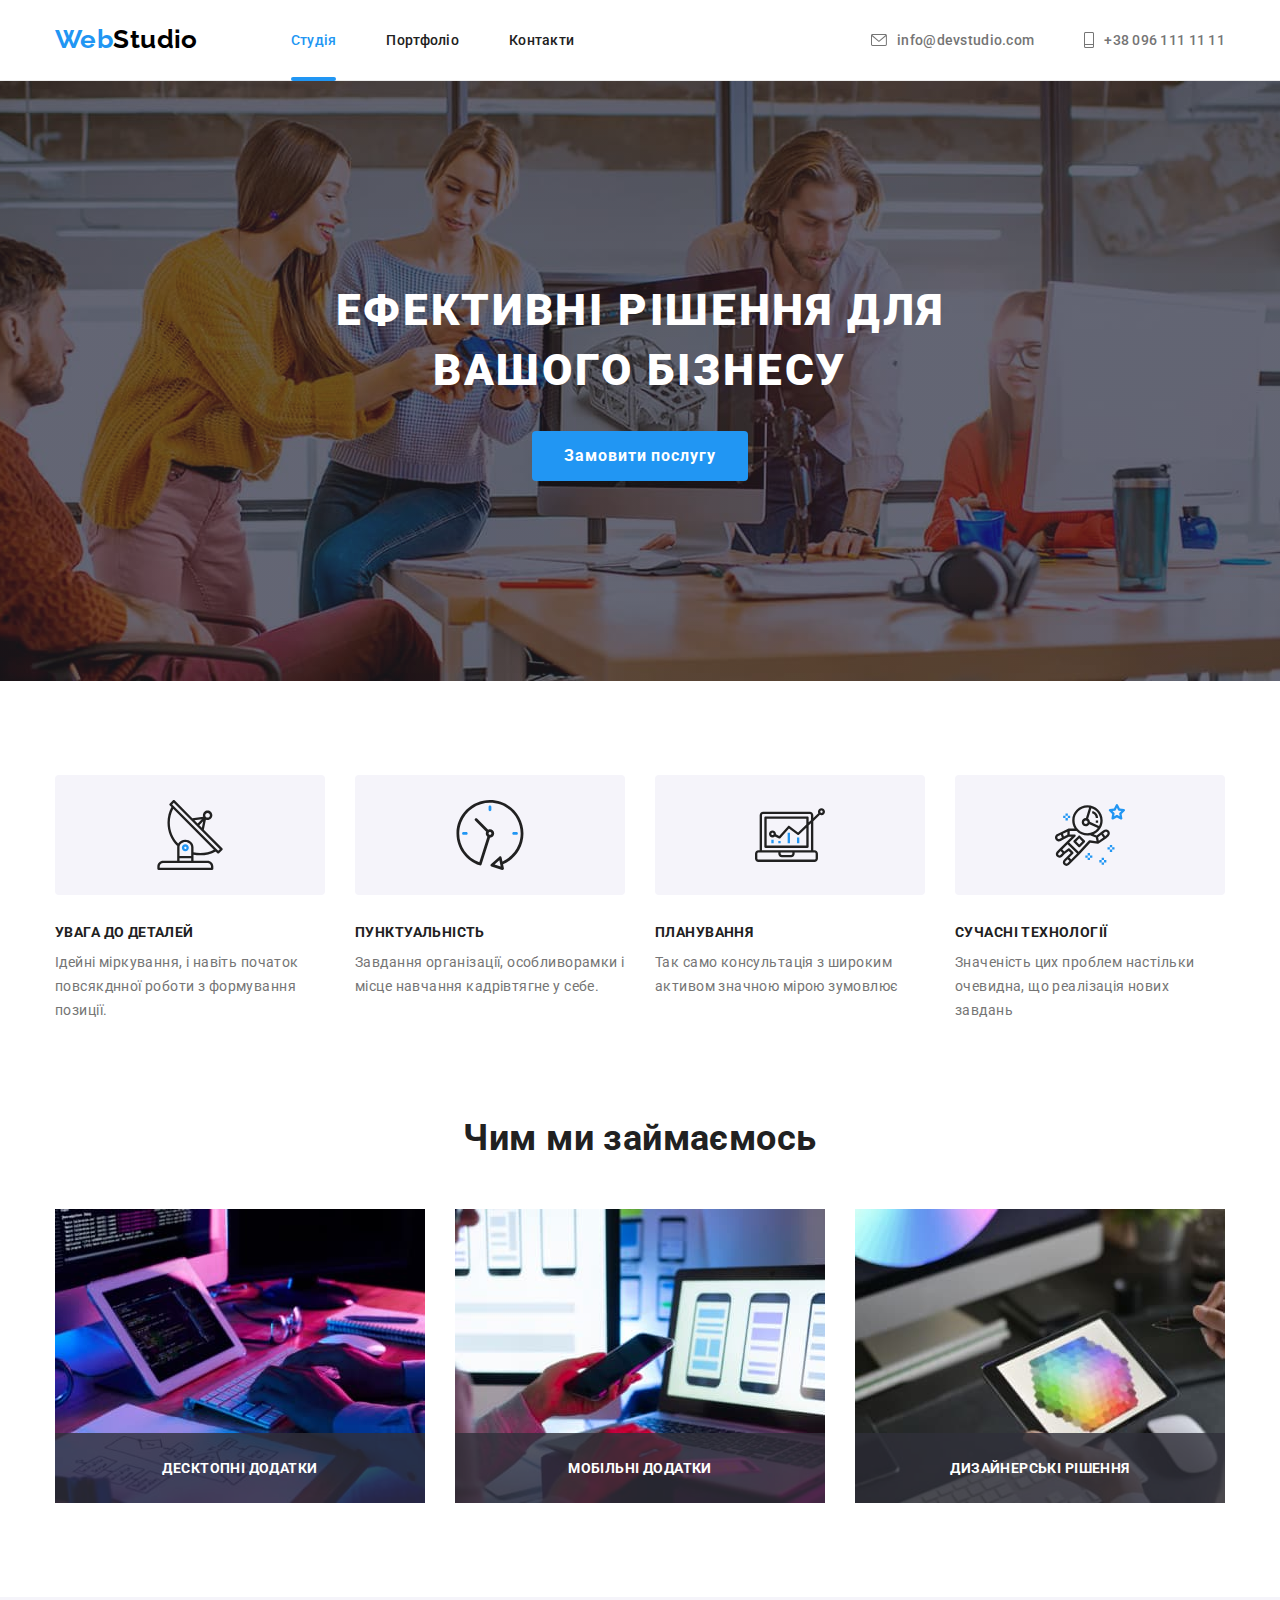
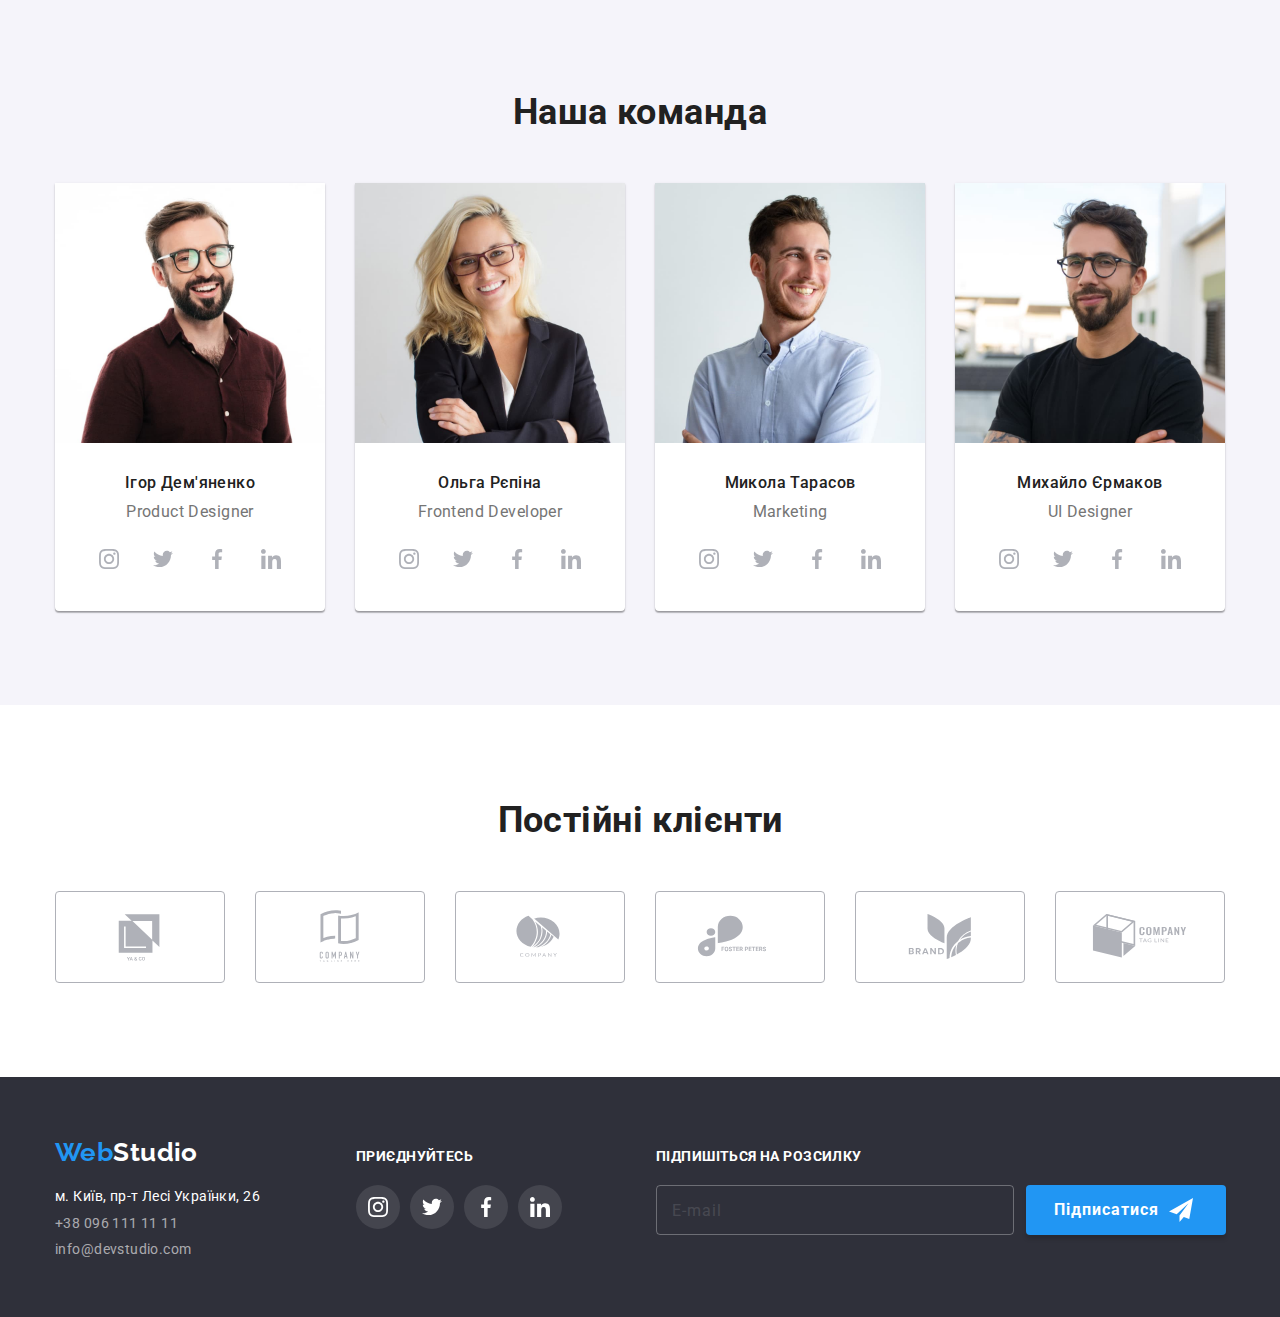
==== index.html @ a50bf9b0 "start" ====
<!DOCTYPE html>
<html lang="uk">
  <head>
    <meta charset="UTF-8">
    <meta http-equiv="X-UA-Compatible" content="IE=edge">
    <meta name="viewport" content="width=device-width, initial-scale=1.0">
    <link rel="preconnect" href="https://fonts.googleapis.com">
    <link rel="preconnect" href="https://fonts.gstatic.com" crossorigin>
    <link
      href="https://fonts.googleapis.com/css2?family=Raleway:wght@500&family=Roboto:wght@400;500;700;900&display=swap"
      rel="stylesheet">
    <link rel="stylesheet" href="https://cdnjs.cloudflare.com/ajax/libs/modern-normalize/1.1.0/modern-normalize.css">
    <link rel="stylesheet" href="./styles/style.css">
    <title>Студія</title>
  </head>
  <body>
    <header class="page-header">
      <div class="header-container container">
      <nav class="nav-list">
        <a href="./index.html" class="logo"><span class="logo-color">Web</span>Studio</a>
        <!-- menu -->
        <ul class="list site-nav">
          <li class="nav-item"><a href="./index.html" class="nav-link current">Студія</a></li>
          <li class="nav-item"><a href="./portfolio.html" class="nav-link">Портфоліо</a></li>
          <li class="nav-item"><a href="" class="nav-link">Контакти</a></li>
        </ul>
      </nav>
      <!-- contacts -->
     
      <ul class="list  contacts">        
        <li class="contact-item">
          <a href="mailto:info@devstudio.com" class="contact-link email">
            <svg class="email-icon" 
            width="16"
            height="12" >
              <use href="./image/icons.svg#email"></use>
            </svg>
            info@devstudio.com</a>
        </li>
        <li class="contact-item">
          <a href="tel:+380961111111" class="contact-link">
            <svg class="tel-icon" 
            width="10";
            height="16">
              <use href="./image/icons.svg#tel"></use>
            </svg>
            +38 096 111 11 11</a>
          </div>
      </ul>
    </div>
    </header>
    <main>

      <!-- HERO -->
      <section class="hero">
        <div class="container">
        <h1 class="hero-title">ЕФЕКТИВНІ РІШЕННЯ ДЛЯ ВАШОГО БІЗНЕСУ</h1>
        <button type="button" class="btn main" data-modal-open>Замовити послугу</button>
        </div>
      </section>

      <!-- benefits -->
      <section class="benefits">
        <div class="container">        
        <h2 class="section-title hidden-title">Наші переваги</h2>        
        <ul class="list benefits-list">
          <li>
            <div class="benefits-items">
              <svg class="benefits-icon"
              width="70"
              height="70" >
              <use href="./image/icons.svg#antenna"></use>
            </svg>
          </div>            
            <h3 class="title">увага до деталей</h3>
            <p class="benefits-description">
              Ідейні міркування, і навіть початок повсякднної роботи з
              формування позиції.
            </p>
          </li>
          <li>
            <div class="benefits-items">
              <svg class="benefits-icon"
              width="70"
              height="70">
              <use href="./image/icons.svg#clock"></use>
            </svg>
          </div>
            <h3 class="title">пунктуальність</h3>
            <p class="benefits-description">
              Завдання організації, особливорамки і місце навчання кадрівтягне у себе.
            </p>
          </li>
          <li>
            <div class="benefits-items">
              <svg class="benefits-icon"
              width="70"
              height="70">
              <use href="./image/icons.svg#diagram"></use>
            </svg>
          </div>
            <h3 class="title">планування</h3>
            <p class="benefits-description">
              Так само консультація з широким активом значною мірою зумовлює
            </p>
          </li>
          <li>
            <div class="benefits-items">
              <svg class="benefits-icon"
              width="70"
              height="70">
              <use href="./image/icons.svg#astronaut"></use>
            </svg>
          </div>
            <h3 class="title">сучасні технології</h3>
            <p class="benefits-description">
              Значеність цих проблем настільки очевидна, що реалізація нових завдань
            </p >
          </li>
        </ul>
        </div>
      </section>
      <!-- activity -->
      <section class="activity">
        <div class="container">        
        <h2 class="section-title">Чим ми займаємось</h2>        
        <ul class="list activity-list">
          <li class="activity-item">
            <img
              src="./image/activity-computer.jpg"
              alt="computer"
              width="370">
              <div class="activity-thumb">
                <p class="activity-descr">десктопні додатки</p>
              </div>
          </li>
          <li class="activity-item">
            <img src="./image/activity-phone.jpg" alt="phone" width="370">
            <div class="activity-thumb">
              <p class="activity-descr">мобільні додатки</p>
            </div>
          </li>
          <li class="activity-item">
            <img src="./image/activity-tablet.jpg" alt="tablet" width="370">
            <div class="activity-thumb">
              <p class="activity-descr">дизайнерські рішення</p>
            </div>
          </li>
        </ul>
        </div>
      </section>
      <!-- team -->
      <section class="teem">
        <div class="container">
        <h2 class="section-title">Наша команда</h2>
        <ul class="list teem-list">
          <li class="teem-card">
            <img src="./image/teem-ihor.jpg" alt="ihor" width="270">
            <div class="teem-descr">
            <h3 class="title">Ігор Дем'яненко</h3>
            <p class="profession">Product Designer</p>            
            <ul class="list social-list">
              <li class="social-item">
                <a href="https://www.instagram.com/"
                target="_blank" rel="noreferrer noopener nofollow" class="social-link">
                <svg class="social-icon" width="20" height="20">
                  <use href="./image/icons.svg#instagram"></use>
                </svg>
                </a>
              </li>
              <li class="social-item">
                <a href="https://twitter.com/"
                target="_blank" rel="noreferrer noopener nofollow" class="social-link">
                <svg class="social-icon" width="20" height="20">
                  <use href="./image/icons.svg#twitter"></use>
                </svg>
                </a>
              </li>
              <li class="social-item">
                <a href="https://www.facebook.com/"
                target="_blank" rel="noreferrer noopener nofollow" class="social-link">
                <svg class="social-icon" width="20" height="20">
                  <use href="./image/icons.svg#facebook"></use>
                </svg>
                </a>
              </li>
              <li class="social-item">
                <a href="https://www.linkedin.com/"
                target="_blank" rel="noreferrer noopener nofollow" class="social-link">
                <svg class="social-icon" width="20" height="20">
                  <use href="./image/icons.svg#linkedin"></use>
                </svg>
                </a>
              </li>
            </ul>
            </div>
          </li>
          <li class="teem-card">
            <img src="./image/teem-olha.jpg" alt="olha" width="270">
            <div class="teem-descr">
            <h3 class="title">Ольга Рєпіна</h3>
            <p class="profession">Frontend Developer</p>
            <ul class="list social-list">
              <li class="social-item">
                <a href="https://www.instagram.com/"
                target="_blank" rel="noreferrer noopener nofollow" class="social-link">
                <svg class="social-icon" width="20" height="20">
                  <use href="./image/icons.svg#instagram"></use>
                </svg>
                </a>
              </li>
              <li class="social-item">
                <a href="https://twitter.com/"
                target="_blank" rel="noreferrer noopener nofollow" class="social-link">
                <svg class="social-icon" width="20" height="20">
                  <use href="./image/icons.svg#twitter"></use>
                </svg>
                </a>
              </li>
              <li class="social-item">
                <a href="https://www.facebook.com/"
                target="_blank" rel="noreferrer noopener nofollow" class="social-link">
                <svg class="social-icon" width="20" height="20">
                  <use href="./image/icons.svg#facebook"></use>
                </svg>
                </a>
              </li>
              <li class="social-item">
                <a href="https://www.linkedin.com/"
                target="_blank" rel="noreferrer noopener nofollow" class="social-link">
                <svg class="social-icon" width="20" height="20">
                  <use href="./image/icons.svg#linkedin"></use>
                </svg>
                </a>
              </li>
            </ul>
            </div>
          </li>
          <li class="teem-card">
            <img src="./image/teem-mykola.jpg" alt="mykola" width="270">
            <div class="teem-descr">
            <h3 class="title">Микола Тарасов</h3>
            <p class="profession">Marketing</p>
            <ul class="list social-list">
              <li class="social-item">
                <a href="https://www.instagram.com/"
                target="_blank" rel="noreferrer noopener nofollow" class="social-link">
                <svg class="social-icon" width="20" height="20">
                  <use href="./image/icons.svg#instagram"></use>
                </svg>
                </a>
              </li>
              <li class="social-item">
                <a href="https://twitter.com/"
                target="_blank" rel="noreferrer noopener nofollow" class="social-link">
                <svg class="social-icon" width="20" height="20">
                  <use href="./image/icons.svg#twitter"></use>
                </svg>
                </a>
              </li>
              <li class="social-item">
                <a href="https://www.facebook.com/"
                target="_blank" rel="noreferrer noopener nofollow" class="social-link">
                <svg class="social-icon" width="20" height="20">
                  <use href="./image/icons.svg#facebook"></use>
                </svg>
                </a>
              </li>
              <li class="social-item">
                <a href="https://www.linkedin.com/"
                target="_blank" rel="noreferrer noopener nofollow" class="social-link">
                <svg class="social-icon" width="20" height="20">
                  <use href="./image/icons.svg#linkedin"></use>
                </svg>
                </a>
              </li>
            </ul>
            </div>
          </li>
          <li class="teem-card">
            <img src="./image/teem-mykhailo.jpg" alt="mykhailo" width="270">
            <div class="teem-descr">
            <h3 class="title">Михайло Єрмаков</h3>
            <p class="profession">UI Designer</p>
            <ul class="list social-list">
              <li class="social-item">
                <a href="https://www.instagram.com/"
                target="_blank" rel="noreferrer noopener nofollow" class="social-link">
                <svg class="social-icon" width="20" height="20">
                  <use href="./image/icons.svg#instagram"></use>
                </svg>
                </a>
              </li>
              <li class="social-item">
                <a href="https://twitter.com/"
                target="_blank" rel="noreferrer noopener nofollow" class="social-link">
                <svg class="social-icon" width="20" height="20">
                  <use href="./image/icons.svg#twitter"></use>
                </svg>
                </a>
              </li>
              <li class="social-item">
                <a href="https://www.facebook.com/"
                target="_blank" rel="noreferrer noopener nofollow" class="social-link">
                <svg class="social-icon" width="20" height="20">
                  <use href="./image/icons.svg#facebook"></use>
                </svg>
                </a>
              </li>
              <li class="social-item">
                <a href="https://www.linkedin.com/"
                target="_blank" rel="noreferrer noopener nofollow" class="social-link">
                <svg class="social-icon" width="20" height="20">
                  <use href="./image/icons.svg#linkedin"></use>
                </svg>
                </a>
              </li>
            </ul>
            </div>
          </li>
        </ul>
        </div>
      </section>
      <section class="clients">
        <h2 class="section-title">Постійні клієнти</h2>
        <ul class="list client-list">
          <li class="list"><a href="" class="client-link">
            <svg class="client-icon" width= 106 height= 60>
              <use href="./image/icons.svg#logo"></use>
            </svg>    
          </a>
          </li>
          <li class="list client-item"><a href="" class="client-link">
            <svg class="client-icon" width= 106 height= 60>
              <use href="./image/icons.svg#logo1"></use>
            </svg>
          </a>
          </li>
          <li class="list client-item"><a href="" class="client-link">
            <svg class="client-icon" width= 106 height= 60>
              <use href="./image/icons.svg#logo2"></use>
            </svg>
          </a>
          </li>
          <li class="list" ><a href="" class="client-link">
            <svg class="client-icon" width= 106 height= 60>
              <use href="./image/icons.svg#logo3"></use>
            </svg>
          </a>
          </li>
          <li class="list client-item" ><a href="" class="client-link">
            <svg class="client-icon" width= 106 height= 60>
              <use href="./image/icons.svg#logo4"></use>
            </svg>
          </a>
          </li>
          <li class="list client-item" ><a href="" class="client-link">
            <svg class="client-icon" width= 106 height= 60>
              <use href="./image/icons.svg#logo5"></use>
            </svg>
          </a>
          </li>
          </ul>
      </section>
    </main>
    <footer class="page-footer">
      <div class="container">
        <div>
        <a href="./index.html" class="logo"><span class="logo-color">Web</span>Studio</a>
        <address>
        <ul class="list address-list">
          <li class="address-item">
            <a href="https://goo.gl/maps/YveR7ZB156aqMEmg6"
              target="_blank" rel="noreferrer noopener nofollow"
              class="post-address">м. Київ, пр-т Лесі Українки, 26</a>
          </li>
          <li class="address-item">
            <a href="tel:+380961111111" class="contacts-footer">+38 096 111 11 11</a>
          </li>
          <li class="address-item">
            <a href="mailto:info@devstudio.com" class="contacts-footer">info@devstudio.com</a>
          </li>
        </ul>
        </address>
        </div>
        <div>
        <b class="call">приєднуйтесь</b>
        <ul class="list social-list footer-social">
          <li class="social-item footer-social-item">
            <a href="https://www.instagram.com/"
            target="_blank" rel="noreferrer noopener nofollow" class="social-link footer-social-link">
            <svg class="social-icon footer-social-icon" width="20" height="20">
              <use href="./image/icons.svg#instagram"></use>
            </svg>
            </a>
          </li>
          <li class="social-item footer-social-item">
            <a href="https://twitter.com/"
            target="_blank" rel="noreferrer noopener nofollow" class="social-link footer-social-link">
            <svg class="social-icon footer-social-icon" width="20" height="20">
              <use href="./image/icons.svg#twitter"></use>
            </svg>
            </a>
          </li>
          <li class="social-item ">
            <a href="https://www.facebook.com/"
            target="_blank" rel="noreferrer noopener nofollow" class="social-link footer-social-link">
            <svg class="social-icon footer-social-icon" width="20" height="20">
              <use href="./image/icons.svg#facebook"></use>
            </svg>
            </a>
          </li>
          <li class="social-item footer-social-item">
            <a href="https://www.linkedin.com/"
            target="_blank" rel="noreferrer noopener nofollow" class="social-link footer-social-link">
            <svg class="social-icon footer-social-icon" width="20" height="20">
              <use href="./image/icons.svg#linkedin"></use>
            </svg>
            </a>
          </li>
        </ul>
        </div>
        <div class="subscribe">
          <b class="call">підпишіться на розсилку</b>
          <form class="subscribe-form subscribe-items" name="subscribe_form">
            <label class="email-field">
              <input class="email-input" type="email" name="subscribe_email" placeholder="E-mail">
            </label>
            <button class="btn subscribe-btn" type="submit">Підписатися
              <svg class="icon-send" width="24" height="24">
                <use href="./image/icons.svg#icon-send"></use>
              </svg>
            </button>
            
          </form>
        </div>
      </div>
      
    </footer>
    <div class="backdrop is-hidden" data-modal>
      <div class="modal">
        <button type="button" class="close-btn" data-modal-close>
          <svg class="close-btn-icon" width="11" height="11">
            <use href="./image/icons.svg#close"></use>
          </svg>        
        </button>
        <p class="modal-call">Залиште свої дані, ми Вам передзвонимо</p>
        <form class="modal-form">
          <div class="form-field">
            <span class="user-data">Ім'я</span>
            <label class="form-field">
              <input class="form-input" name="user_name" type="text">
              <svg class="user-icon" width="12" height="12">
                <use href="./image/icons.svg#user" ></use>
              </svg>
            </label>
            <span class="user-data">Телефон</span>
            <label class="form-field">
              <input class="form-input" name="user_tel" type="tel">
              <svg class="user-icon" width="13" height="13">
                <use href="./image/icons.svg#icon-tel"></use>
              </svg>
              </label>
            <span class="user-data">Пошта</span>
            <label class="form-field">
              <input class="form-input" name="user_email" type="email">
              <svg class="user-icon" width="15" height="12">
                <use href="./image/icons.svg#icon-mail"></use>
              </svg>
            </label>
            <span class="user-data">Коментар</span>
            <textarea class="form-input-textarea" name="user_feedback"  rows="5" placeholder="Введіть текст"></textarea>   
            <label class="agreement-label" form-field>
                 <input class="form-checkbox visually-hidden"
                 type="checkbox"
                 name="agreement_checkbox"/>               
                   <svg class="form-checkbox-icon" width="16" height="16">
                     <use class="unchecked" href="./image/icons.svg#icon-non-check"></use>
                     <use class="checked" href="./image/icons.svg#icon-check"></use>
                   </svg>
                 <span class="agreement-text">Погоджуюсь з розсилкою та приймаю <a class="condition-link" href="">Умови договору</a></span>
            </label> 
            <button class="btn modal-btn subscribe-btn" type="submit">Відправити</button>
          </div>
        </form>
      </div>
    </div>

    
    <script src="./js/modal.js"></script>
  </body>
</html>
---- styles/style.css ----
:root {
  --primary-text-color: #757575;
  --title-text-color: #212121;
  --accent-color: #2196f3;
  --white-text-color: #ffffff;
  --btn-bgc: #f5f4fa;
  --primary-pt: 94px;
  --hover-anime: 250ms cubic-bezier(0.4, 0, 0.2, 1);
}
 /* *{
  outline: 1px solid red;
} */

body {
  font-family: Roboto, sans-serif;
  color: var(--primary-text-color);
  background-color: var(--white-text-color);  
  font-size: 14px;  
  letter-spacing: 0.03em;
}
h1, h2, h3, h4, h5, h6, p{
  margin-top: 0;
  margin-bottom: 0;
}
img {
  display: block;
}

.contact-link,
.nav-link,
.page-link{
  text-decoration: none;
}
.container {
  width: 1200px;
  margin: 0 auto;
  padding: 0 15px;
  }
   
.list {
  list-style: none;
  padding: 0;
  margin: 0;
  justify-content: space-between;
  }

.hidden-title {position: absolute;
  width: 1px;
  height: 1px;
  margin: -1px;
  border: 0;
  padding: 0;
  white-space: nowrap;
  clip-path: inset(100%);
  clip: rect(0 0 0 0);
  overflow: hidden;}

/* header */
.page-header {
  border-bottom: 1px solid #ECECEC;
  max-width: 1600px;
  margin-left: auto;
  margin-right: auto;
  align-items:baseline
}
.header-container {
  display: flex;
  align-items: center;
}

.nav-list {
  display: flex;
  align-items: center;
}

/* logo */
.logo {
  color: #000000;
  font-family: "Raleway", sans-serif;
  font-weight: 700;
  font-size: 26px;
  line-height: 1.2;
  text-decoration: none;
  display: block;
  }
.logo-color {
  color: var(--accent-color);
}
.page-header .logo {
  padding: 24px 0;
}

/* site-nav */
.site-nav {
  list-style: none;
  font-weight: 500;
  line-height: 1.15;
  letter-spacing: 0.02em;
  display: flex;
  align-items: center;  
  margin-left: 93px;
  }

.site-nav :not(:last-child) {
  margin-right: 50px;
}

.nav-link {
  position: relative;
  color: var(--title-text-color);
  padding: 32px 0;
  transition: color var(--hover-anime);
  }

.nav-link:hover,
.nav-link:focus {
  color: var(--accent-color);  
}

.nav-link.current {
  color: var(--accent-color);
}

.nav-item {
  position: relative;
}
.current::after {
content: '';
display: block;
position: absolute;
left: 0;
bottom: -1px;
width: 100%;
height: 4px;
border-radius: 2px;
background-color: var(--accent-color);
}


/* contacts */
.contacts{
  margin-left: auto;
  display: flex;
 }

.list.contacts {
  font-weight: 500;
  line-height: 1.15;
  letter-spacing: 0.02em;
  }
    
.contact-link {
  display: flex;
  align-items: center;
  color: var(--primary-text-color);
  padding: 32px 0;
  transition: color var(--hover-anime);
}

.contact-link:hover,
.contact-link:focus {
  color: var(--accent-color);
  }

 .contacts :not(:last-child) {
    margin-right: 50px;
  }

  .email-icon,
  .tel-icon {
    margin-right: 10px;
    fill: currentColor;
 }
    
/* main */

.section-title{
  color: var(--title-text-color);
  font-weight: 700;
  font-size: 36px;
  line-height: 1.17;
  }

.title {
  color: var(--title-text-color);
  margin-bottom: 10px;
}

.hero {
  background-image: linear-gradient(rgba(47, 48, 58, 0.4), rgba(47, 48, 58, 0.4)), url(../image/hero-img.jpg);
  background-color: #C4C4C4; 
  background-size: cover;
  height: 600px;
  max-width: 1600px;  
  background-repeat: no-repeat;
  background-position: center;
  margin-left: auto;
  margin-right: auto;
  text-align: center;
  padding-top: 200px;
  padding-bottom: 200px; 
  }

.hero-title {
  color: var(--white-text-color);
  font-weight: 900;
  font-size: 44px;
  line-height: 1.36;
  letter-spacing: 0.06em;
  margin-bottom: 30px;
  margin-right: auto;
  margin-left: auto;
  width: 696px;
  
}

/* buttons */
.btn {
  border-style: none;
  border: 1px solid transparent;
  outline: 0;
  border-radius: 4px;
  padding: 6px 22px;
  text-align: center;
  color: var(--primary-text-color);
  background-color: var(--white-text-color);
  cursor: pointer;
  font-family: inherit;
  display: flex;
  align-items: center;
  }

.btn.main {
  width: 216px;
  height: 50px;
  color: var(--white-text-color);
  background-color: var(--accent-color);
  font-weight: 700;
  font-size: 16px;
  line-height: 1.9;
  letter-spacing: 0.06em;
  display: inline-flex; 
  justify-content: center;
  align-items: center;
  transition: background-color var(--hover-anime);
  }

.btn.main:hover,
.btn.main:focus {
  background-color: #188CE8;  
}

.btn.secondary {
  color: var(--title-text-color);
  background-color: var(--btn-bgc);
  font-weight: 500;
  font-size: 16px;
  line-height: 1.63;
  transition: color var(--hover-anime), background-color var(--hover-anime), box-shadow var(--hover-anime);
}

.btn.secondary:hover,
.btn.secondary:focus {
  color: var(--white-text-color);
  background-color: var(--accent-color);
  box-shadow: 0 2px 2px 0 rgba(0, 0, 0, 0.12), 0 1px 2px 0 rgba(0, 0, 0, 0.08), 0 3px 1px 0 rgba(0, 0, 0, 0.1);
}

/* benefits */
.benefits {
  padding-top: var(--primary-pt);
}

.benefits-list {
  display: flex;  
  flex-wrap: wrap;
  gap: 30px;
}
.benefits .title {
  color: var(--title-text-color);
  text-transform: uppercase;
  font-weight: 700;
  font-size: 14px;
  line-height: 1.14;
}
.benefits-description {  
  line-height: 1.71;
  width: 270px;
}

.benefits-items {
  width: 270px;
  height: 120px;
  margin-bottom: 30px;
  background-color: #F5F4FA;
  border-radius: 4px;
  display: flex;
  align-items: center;
  justify-content: center;
}

/* activity */

.activity {padding-top: var(--primary-pt);
 padding-bottom: var(--primary-pt);}

.section-title {
  text-align: center;
}

.activity-list {
  margin-top: 50px;
  display: flex;
  flex-wrap: wrap;
  gap: 30px;
}

.activity-item {
  position: relative;
}
.activity-thumb {
  position: absolute;
  bottom: 0;
  left: 0;
  width: 100%;
  height: 70px;
  background-color: rgba(47, 48, 58, 0.8);
}

.activity-descr {    
  color: var(--white-text-color);
  text-transform: uppercase;
  font-size: 14px;
  font-weight: 700;
  text-align: center;
  padding-top: 27px;
  padding-bottom: 27px;

}

/* teem */
.teem {padding-top: var(--primary-pt);
  padding-bottom: var(--primary-pt);
  background-color: var(--btn-bgc);
}

.teem-descr {
  padding: 30px 10px;
}
.teem .title {
  font-weight: 500;
  font-size: 16px;
  line-height: 1.19;
}

.teem .profession {
  font-size: 16px;
  line-height: 1.19;
  margin-top: 10px;
  margin-bottom: 16px;
}

  .teem-list {
    display: flex;
    margin-top: 50px;
    text-align: center;
    flex-wrap: wrap;
    gap: 0 30px;
    
}
  .teem-card {
    background-color: #fff;
    flex-basis: calc(100% - 30px * 3) / 3;
    box-shadow: 0px 1px 3px rgba(0, 0, 0, 0.12), 0px 1px 1px rgba(0, 0, 0, 0.14), 0px 2px 1px rgba(0, 0, 0, 0.2);
    border-radius: 0px 0px 4px 4px;
}

.social-list {
  display: flex;
  justify-content: center;
  gap: 0 10px;
  }

.social-link {
  display: flex;
  align-items: center;
  justify-content: center;
  width: 44px;
  height: 44px;
  background-color: #fff;
  border-radius: 50%;
  transition: background-color var(--hover-anime);
  }

  .social-link:hover,
  .social-link:focus {
    background-color: var(--accent-color)
  }

  .social-icon {
    fill: #AFB1B8;
    transition: fill var(--hover-anime)
  }

  .social-item:hover .social-icon,
  .social-item:focus .social-icon {
    fill: var(--white-text-color);
  }

/* Clients */
.clients {
  width: 1200px;
  padding-top: var(--primary-pt);
  padding-bottom: var(--primary-pt);
  margin-left: auto;
  margin-right: auto;
}

.clients .section-title {
  padding-bottom: 50px;
}

.client-list {
  display: flex;
  flex-wrap: wrap;
  justify-content: center;
  gap:0 30px;
  }

  .client-link {
  width: 170px;
  height: 92px;
  border: 1px solid #AFB1B8;
  display: flex;
  justify-content: center;
  align-items: center;
  border-radius: 4px;
  transition: border var(--hover-anime);
  }
  
  .client-link:hover,
  .client-link:focus {
    border: 1px solid var(--accent-color);
    
   }

  .client-icon {
    fill: #AFB1B8;
    transition: fill var(--hover-anime);
    
  }

  .client-link:hover .client-icon,
  .client-link:focus .client-icon {
    fill: var(--accent-color);
  }

/* footer */

.page-footer {
  background-color: #2f303a;
  margin-left: auto;
  margin-right: auto;
  padding-top: 60px;
  padding-bottom: 60px;
}

.page-footer .container {
  display: flex;
  align-items: baseline;
}

.page-footer .logo {
  color: var(--white-text-color);
  margin-bottom: 20px;
}
  
.address-item {
  margin-bottom: 10px;
}

.address-item:last-child {
  margin-bottom: 0;
}
  
.page-footer .list {
  font-style: normal;
  list-style: none;
}

.post-address {
  color: var(--white-text-color);
  text-decoration: none;
  transition: var(--hover-anime);
}
.post-address:hover,
.post-address:focus {
  color: var(--accent-color);
}

.contacts-footer {
  color: rgba(255, 255, 255, 0.6);
  text-decoration: none;
  transition: var(--hover-anime)
}

.contacts-footer:hover,
.contacts-footer:focus {
  color: var(--accent-color);
}

.address-list {
  width: 231px;
  margin-right: 70px;
}

.call {
  text-transform: uppercase;
  color: var(--white-text-color);
  font-size: 14px;
  font-weight: 700;
  line-height: 1.14;
  }

  .footer-social {
    margin-top: 20px;
    margin-right: 94px;
  }

  .footer-social-link {
    background-color: rgba(255, 255, 255, 0.1);
    }

  .footer-social-icon {
    fill:var(--white-text-color) ;
  }

  /* footer-subscribe */
.subscribe {flex-basis: 570px;
}

.subscribe-items {
  display: flex;
  margin-top: 20px;
}

.email-input {
  background-color: inherit;
  width: 358px;
  height: 50px;
  border: 1px solid rgba(255, 255, 255, 0.3);
  border-radius: 4px;
  margin-right: 12px;
  padding: 15px;
  color: var(--white-text-color);
  font-size: 16px;
  line-height: calc(20/16);
  letter-spacing: 0.06em;
  outline: transparent;
}

.email-input::placeholder {
  color: rgba(255, 255, 255, 0.6);
  font-size: 16px;
  line-height: calc(20/16);
  letter-spacing: 0.06em;
  opacity: 20%;
  }

  .email-input:not(:placeholder-shown) {
    border-color: var(--accent-color);
  }

.subscribe-btn {
  width: 200px;
  height: 50px;
  color: var(--white-text-color);
  background-color: var(--accent-color);
  font-weight: 700;
  font-size: 16px;
  line-height: 1.9;
  letter-spacing: 0.06em;
  display: inline-flex; 
  padding: 10px 28px;
  box-shadow: 0px 4px 4px rgba(0, 0, 0, 0.15);
  transition: background-color var(--hover-anime);
  border: transparent;
  gap: 10px;
}

.btn.subscribe-btn:hover,
.btn.subscribe-btn:focus {
  background-color: #188CE8;  
}

.icon-send {
 fill: var(--white-text-color);
}

/* portfolio */

.projects-main {
  padding-top: var(--primary-pt);
  padding-bottom: var(--primary-pt);
}

.portfolio-section-title {
  font-weight: 700;
  font-size: 18px;
  line-height: 2;
  letter-spacing: 0.06em;
  color: var(--title-text-color);
}
.project-type {font-size: 16px;
  line-height: 1.88;
  color: var(--primary-text-color);
  padding-top: 4px;
}

.btn-list {
  display: flex;
  justify-content: center;
}

.btn-item:not(:last-child){
  margin-right: 8px;
}

.portfolio-list {
  margin-top: 34px;  
  display: flex;
  flex-wrap: wrap;
  gap: 30px;
  
}

.portfolio-items {
  padding: 20px 24px;
  border: 1px solid #EEEEEE;
  border-top:none;
  }

  .page-link {
    display: block;
    transition: box-shadow var(--hover-anime)
  }

  .page-link:hover,
  .page-link:focus {
    box-shadow: 1px 4px 6px 0 rgba(0, 0, 0, 0.16), 0 4px 4px 0 rgba(0, 0, 0, 0.06), 0 1px 1px 0 rgba(0, 0, 0, 0.12);
    animation: port-slide to-top 2000ms both;
  }

  /* animation */

  .portfolio-item:hover .overlay,
  .portfolio-item:focus .overlay {
    transform: translateY(0);
    transition-duration: 500ms;
  }

    .thumb {
    position: relative;
    overflow: hidden;
  }

  .overlay {
    position: absolute;
    left: 0;
    top: 0;
    display: flex;
    align-items: center;
    background-color: rgba(33, 150, 243, 0.9);
    transform: translateY(100%);
  } 

  .portfolio-descr {   
    padding: 63px 24px;
    color: var(--white-text-color);
    font-size: 18px;
    line-height: calc(28/18);
    letter-spacing: 0.03em;
    }

  /* modal window */

  .backdrop {
    position: fixed;
    top: 0;
    left: 0;
    width: 100%;
    height: 100%;
    background-color: rgba(0, 0, 0, 0.2);
    z-index: 1;
    transition: opacity 200ms linear, visibility 200ms linear;

  }

  .backdrop.is-hidden {
    opacity: 0;
    visibility: hidden;
    pointer-events: none;
    height: 100%;
  }

  .modal {
    position: absolute;
    top: 50%;
    left: 50%;
    transform: translateX(-50%) translateY(-50%);
    width: 528px;
    height: 581px;
    border: 1px solid rgba(0, 0, 0, 0.1);
    border-radius: 4px;
    box-shadow: 0 2px 1px rgba(0, 0, 0, 0.2), 0 1px 1px rgba(0, 0, 0, 0.14), 0 1px 3px rgba(0, 0, 0, 0.12);
    background-color: var(--white-text-color);
    padding: 40px;
    }

   .close-btn {
    display: flex;
    position: absolute;
    padding: 0;
    top: 8px;
    right: 8px;
    width: 30px;
    height: 30px;
    border-radius: 50%;
    border: 1px solid rgba(0, 0, 0, 0.1);
    background-color: transparent;
    cursor: pointer;
    align-items: center;
    justify-content: center;
    transition: var(--hover-anime);
    }

    .close-btn:hover,
    .close-btn:focus {
      color: var(--accent-color);
     }

    .close-btn:hover .close-btn-icon {
      fill: currentColor;
    }



      
  .modal-user-data {
    display: flex;
    flex-direction: column;
  }
  
  .form-field {
    display: block;
    position: relative;
  }
  
  .user-icon {
    position: absolute;
    top: 14px;
    left: 15px;
    fill: var(--title-text-color);
  }
    
  .modal-call {
  display: block;
  color: var(--title-text-color);
  text-align: center;
  font-weight: 700;
  font-size: 20px;
  line-height: 1.15;
  letter-spacing: 0.03em;
  margin-bottom: 12px;
}

.user-data {
  display: block;
  color: var(--primary-text-color);
  font-size: 12px;
  letter-spacing: 0.01em;
  line-height: 1.22;
  margin-bottom: 4px;
}

input:hover,
input:focus{
  border-color: var(--accent-color);
  transition: var(--hover-anime);
}

input:focus-visible,
textarea:focus-visible {
  outline: none;
}

.form-field:focus-within > .user-icon,
.form-field:hover > .user-icon {
  fill: var(--accent-color);
  transition: var(--hover-anime);
}

.form-input {
  height: 40px;
  padding: 12px 12px 12px 42px;
  margin-bottom: 10px;
  outline: transparent;
  }

.form-input-textarea{
  height: 120px;
  padding: 12px 16px;
  margin-bottom: 20px;
}

.form-input,
.form-input-textarea {
  width: 100%;
  color: var(--title-text-color);
  outline: unset;
  border: 1px solid rgba(33, 33, 33, 0.2);
  border-radius: 4px;
}


.form-input-textarea:placeholder-shown {
font-size: 12px;
color: var(--primary-text-color);
opacity: 0.5;
line-height: 1.17;
letter-spacing: 0.01em;
resize: none;
transition:  var(--hover-anime);
}

.form-input-textarea:hover,
.form-input-textarea:focus {
  border-color: var(--accent-color);
  transition:  var(--hover-anime);
}

.agreement-label{
  display: flex;
  align-items: center;
}

.form-checkbox {
  appearance: none;  
  width: 16px;
  height: 16px;
  cursor: pointer;
  transition: var(--hover-anime);
}

  
.form-checkbox:checked + .form-checkbox-icon .unchecked {
  opacity: 0;
 }

.form-checkbox:checked + .form-checkbox-icon .checked {
  opacity: 1;
  transition: var(--hover-anime)
}

.form-checkbox-icon {
  cursor: pointer;
}

.form-checkbox-icon .unchecked{
opacity: 1;
transition: var(--hover-anime);
}

.form-checkbox-icon .checked{
opacity: 0;
transition: var(--hover-anime);
}

.agreement-text{
  margin-left: 9px;
  cursor: pointer;
  }
.condition-link {
  user-select: none;
  color: var(--accent-color);
}

.modal-btn {
  display: block;
  width: 200px;
  height: 50px;
  margin-top: 30px;
  margin-left: auto;
  margin-right: auto;
  text-align: center;
  box-shadow: 0px 4px 4px rgba(0, 0, 0, 0.15) ;
}
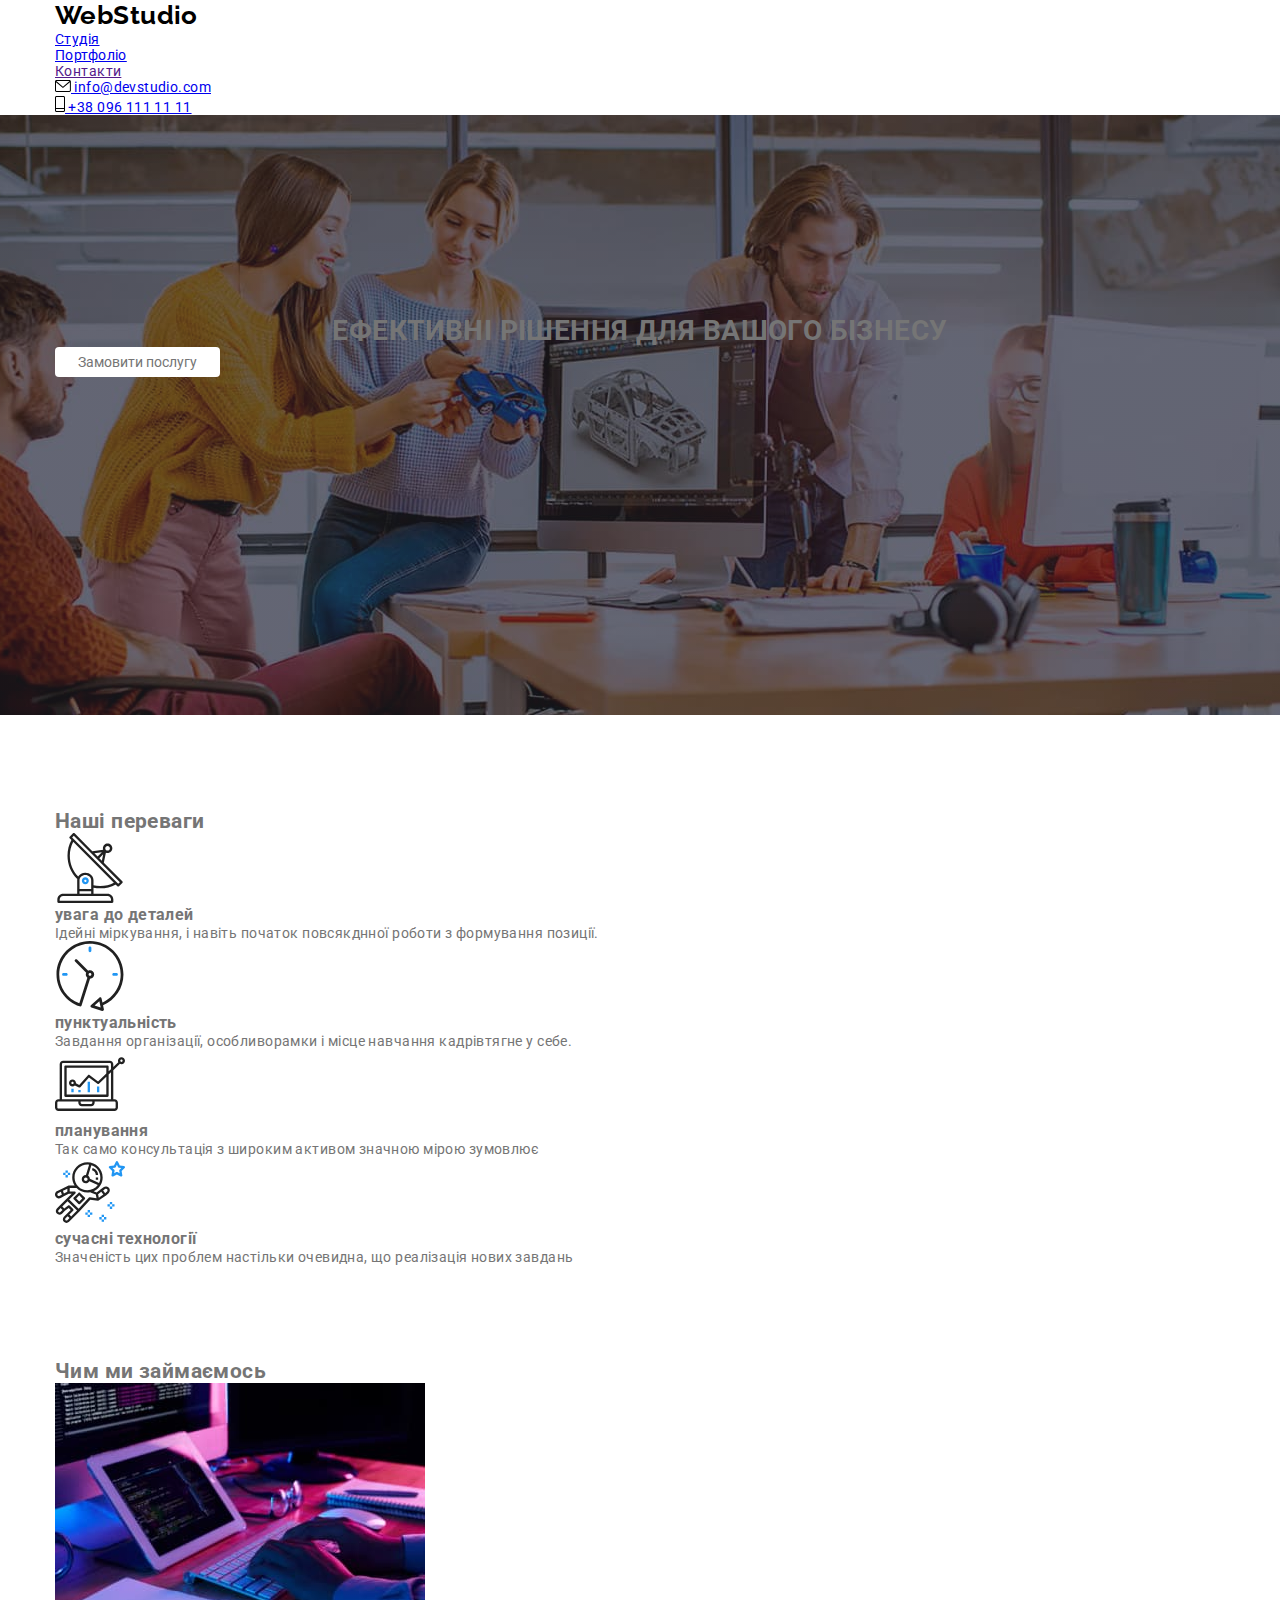
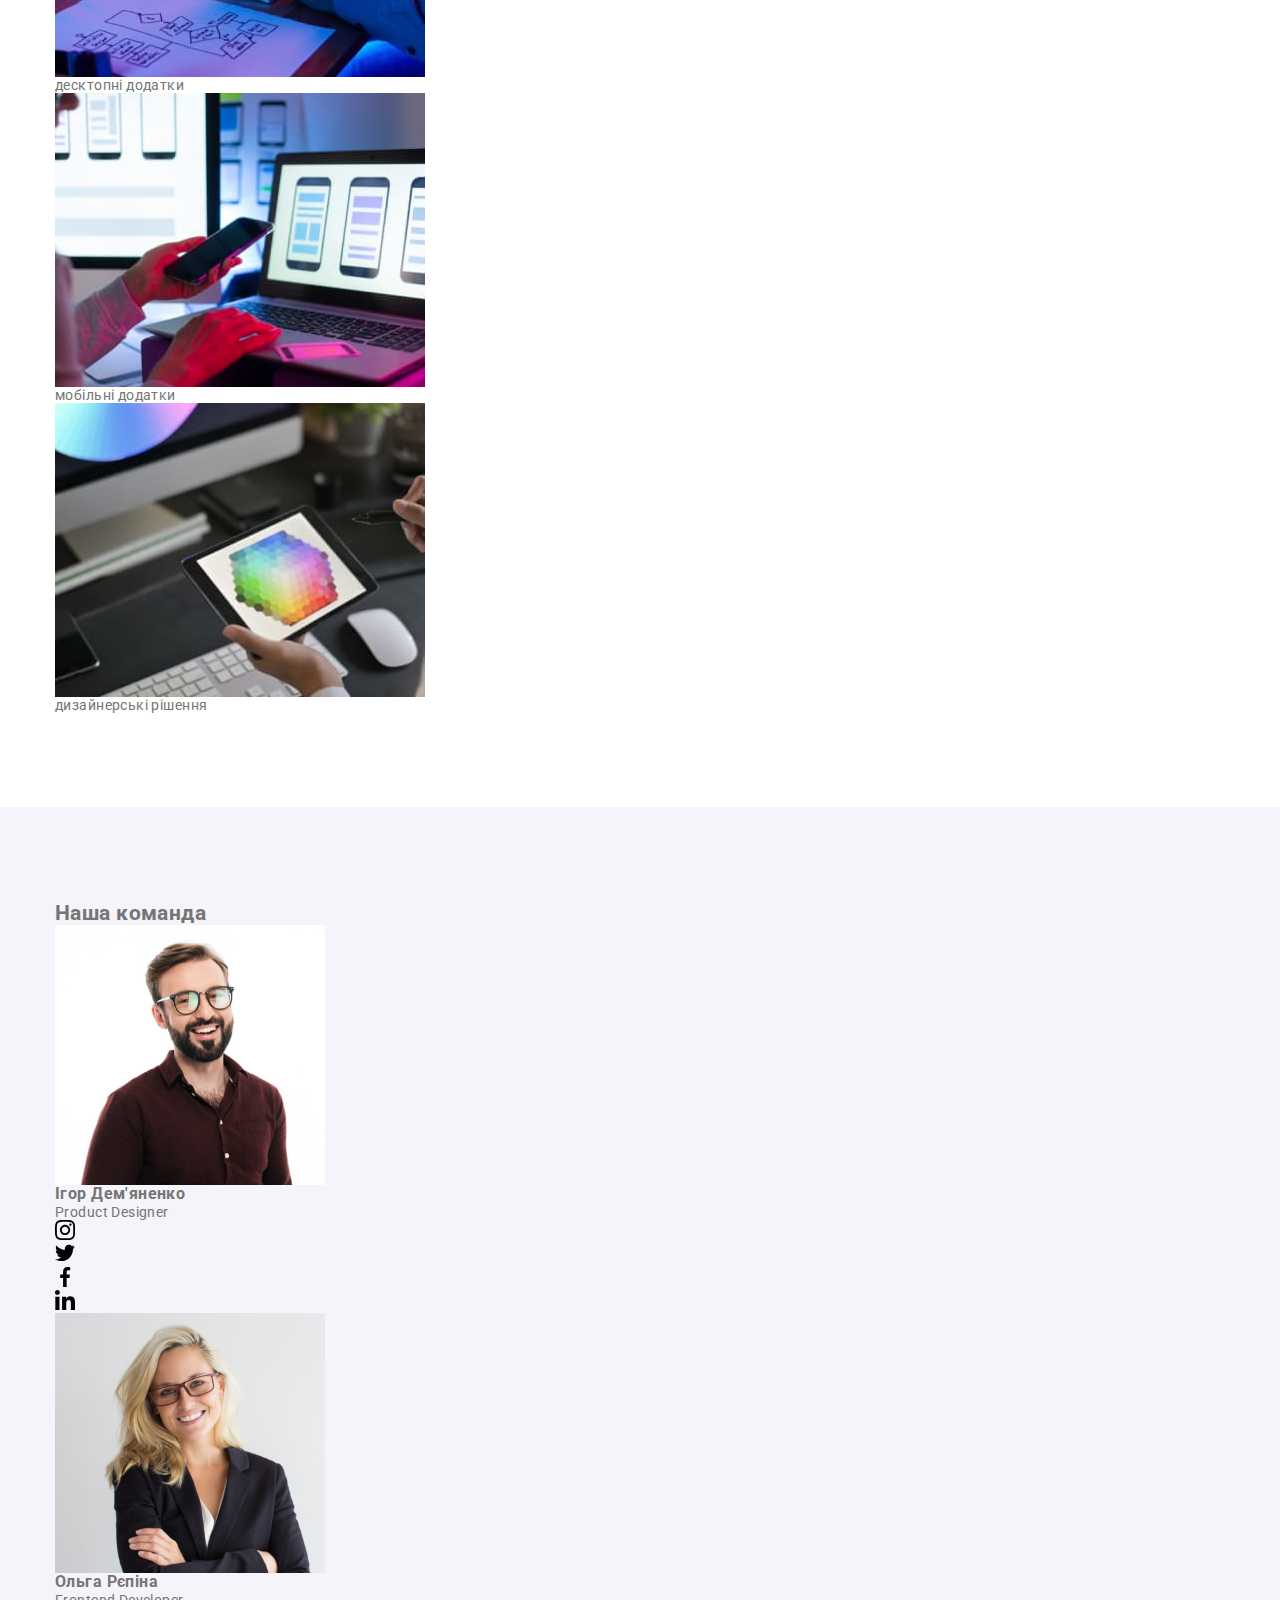
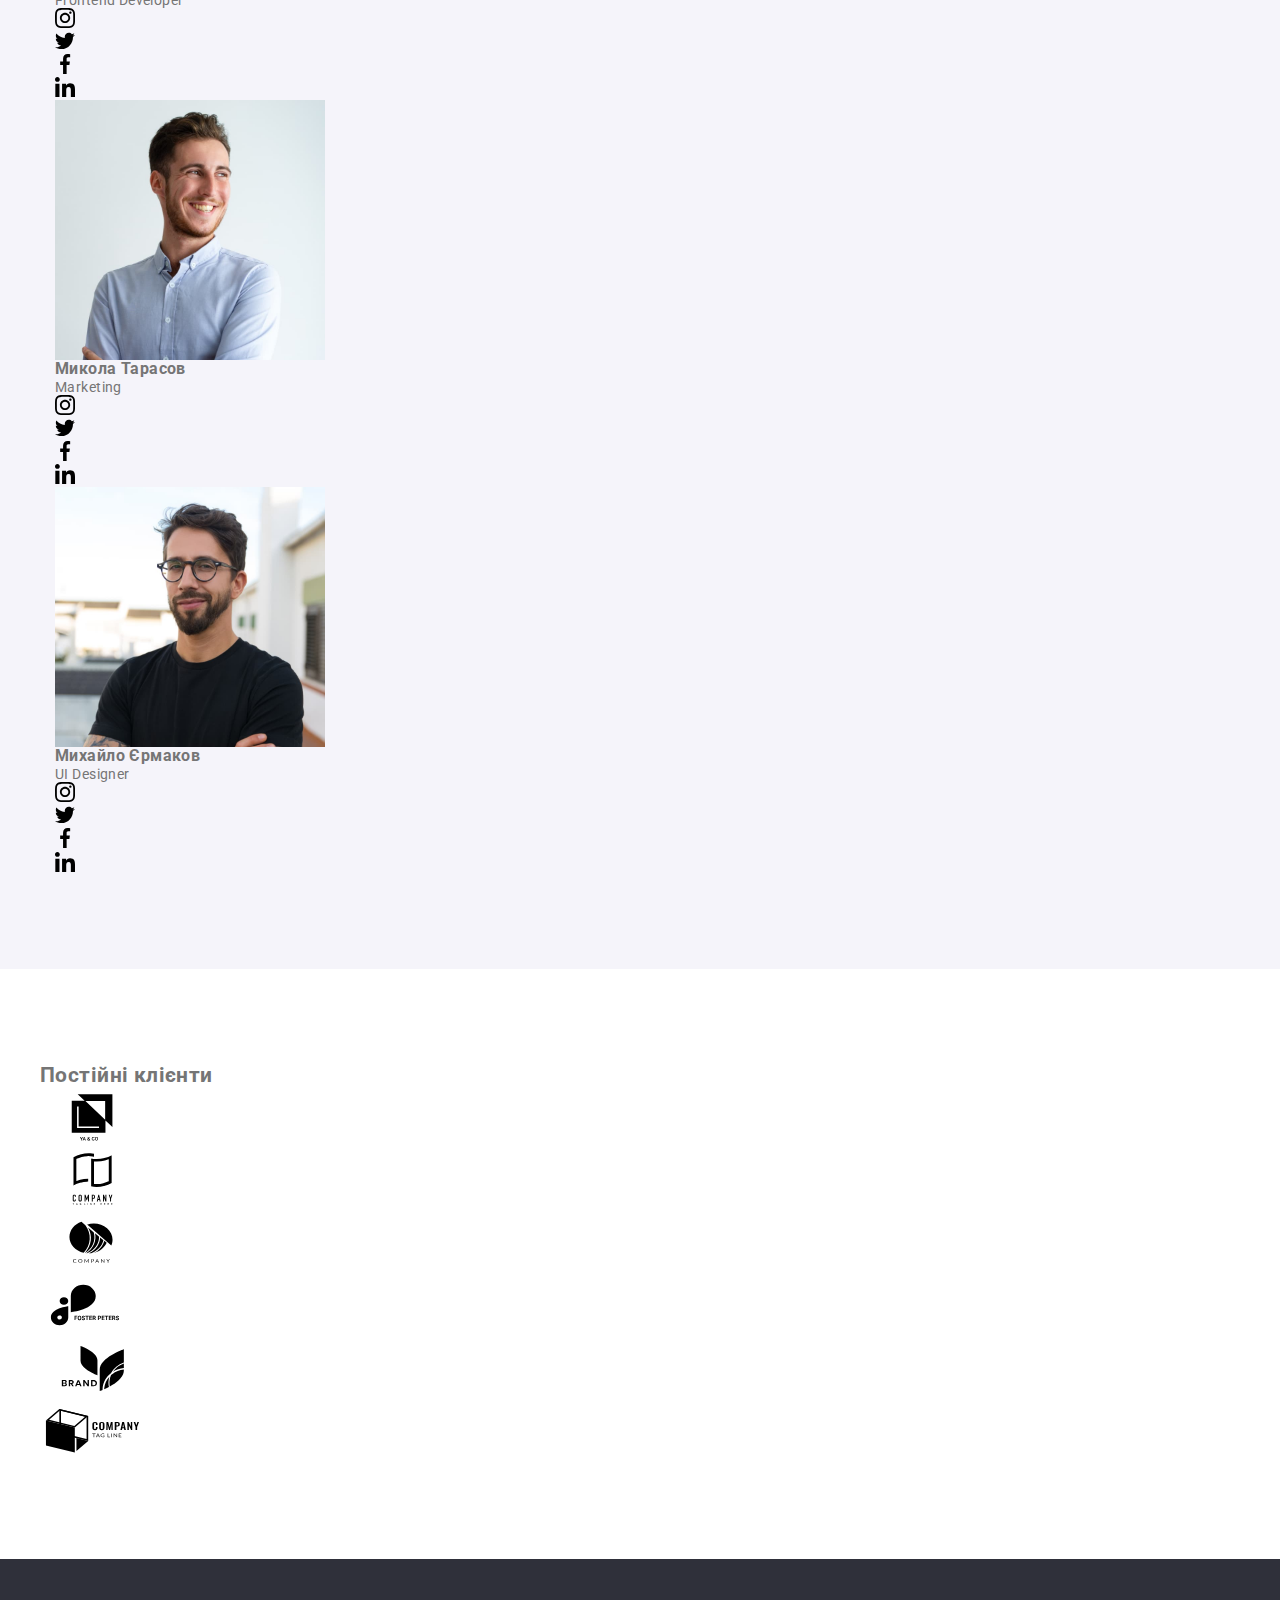
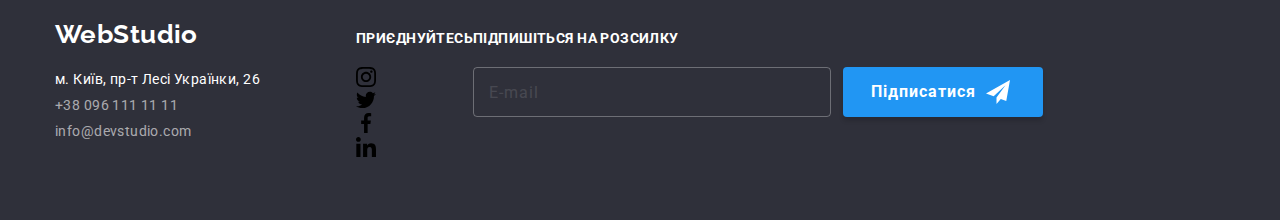
==== commit ef6a4958: "start" ====
--- a/index.html
+++ b/index.html
@@ -14,23 +14,25 @@
     <title>Студія</title>
   </head>
   <body>
-    <header class="page-header">
-      <div class="header-container container">
-      <nav class="nav-list">
-        <a href="./index.html" class="logo"><span class="logo-color">Web</span>Studio</a>
+
+    <!-- HEADER -->
+    <header class="header">
+      <div class="header__container container">
+      <nav class="list nav__list">
+        <a href="./index.html" class="logo header__logo"><span class="logo--accent">Web</span>Studio</a>
         <!-- menu -->
-        <ul class="list site-nav">
-          <li class="nav-item"><a href="./index.html" class="nav-link current">Студія</a></li>
-          <li class="nav-item"><a href="./portfolio.html" class="nav-link">Портфоліо</a></li>
-          <li class="nav-item"><a href="" class="nav-link">Контакти</a></li>
+        <ul class="list list__nav">
+          <li class="nav__item"><a href="./index.html" class="link nav__link nav__link--current">Студія</a></li>
+          <li class="nav__item"><a href="./portfolio.html" class="link nav__link">Портфоліо</a></li>
+          <li class="nav__item"><a href="" class="link nav__link">Контакти</a></li>
         </ul>
       </nav>
       <!-- contacts -->
      
-      <ul class="list  contacts">        
+      <ul class="list  contact__list">        
         <li class="contact-item">
-          <a href="mailto:info@devstudio.com" class="contact-link email">
-            <svg class="email-icon" 
+          <a href="mailto:info@devstudio.com" class="link contact__link">
+            <svg class="contact__link--email-icon" 
             width="16"
             height="12" >
               <use href="./image/icons.svg#email"></use>
@@ -38,8 +40,8 @@
             info@devstudio.com</a>
         </li>
         <li class="contact-item">
-          <a href="tel:+380961111111" class="contact-link">
-            <svg class="tel-icon" 
+          <a href="tel:+380961111111" class=" link contact__link">
+            <svg class="contact__link--tel-icon" 
             width="10";
             height="16">
               <use href="./image/icons.svg#tel"></use>
@@ -54,66 +56,66 @@
       <!-- HERO -->
       <section class="hero">
         <div class="container">
-        <h1 class="hero-title">ЕФЕКТИВНІ РІШЕННЯ ДЛЯ ВАШОГО БІЗНЕСУ</h1>
-        <button type="button" class="btn main" data-modal-open>Замовити послугу</button>
+        <h1 class="hero__title">ЕФЕКТИВНІ РІШЕННЯ ДЛЯ ВАШОГО БІЗНЕСУ</h1>
+        <button type="button" class="btn btn--main" data-modal-open>Замовити послугу</button>
         </div>
       </section>
 
       <!-- benefits -->
       <section class="benefits">
         <div class="container">        
-        <h2 class="section-title hidden-title">Наші переваги</h2>        
-        <ul class="list benefits-list">
+        <h2 class="section__title title--hidden">Наші переваги</h2>        
+        <ul class="list benefits__list">
           <li>
-            <div class="benefits-items">
+            <div class="benefits__item">
               <svg class="benefits-icon"
               width="70"
               height="70" >
               <use href="./image/icons.svg#antenna"></use>
             </svg>
           </div>            
-            <h3 class="title">увага до деталей</h3>
-            <p class="benefits-description">
+            <h3 class="benefits__title">увага до деталей</h3>
+            <p class="benefits__description">
               Ідейні міркування, і навіть початок повсякднної роботи з
               формування позиції.
             </p>
           </li>
           <li>
-            <div class="benefits-items">
+            <div class="benefits__item">
               <svg class="benefits-icon"
               width="70"
               height="70">
               <use href="./image/icons.svg#clock"></use>
             </svg>
           </div>
-            <h3 class="title">пунктуальність</h3>
-            <p class="benefits-description">
+            <h3 class="benefits__title">пунктуальність</h3>
+            <p class="benefits______description">
               Завдання організації, особливорамки і місце навчання кадрівтягне у себе.
             </p>
           </li>
           <li>
-            <div class="benefits-items">
+            <div class="benefits__item">
               <svg class="benefits-icon"
               width="70"
               height="70">
               <use href="./image/icons.svg#diagram"></use>
             </svg>
           </div>
-            <h3 class="title">планування</h3>
-            <p class="benefits-description">
+            <h3 class="benefits__title">планування</h3>
+            <p class="benefits__description">
               Так само консультація з широким активом значною мірою зумовлює
             </p>
           </li>
           <li>
-            <div class="benefits-items">
+            <div class="benefits__item">
               <svg class="benefits-icon"
               width="70"
               height="70">
               <use href="./image/icons.svg#astronaut"></use>
             </svg>
           </div>
-            <h3 class="title">сучасні технології</h3>
-            <p class="benefits-description">
+            <h3 class="benefits__title">сучасні технології</h3>
+            <p class="benefits__description">
               Значеність цих проблем настільки очевидна, що реалізація нових завдань
             </p >
           </li>
@@ -123,27 +125,27 @@
       <!-- activity -->
       <section class="activity">
         <div class="container">        
-        <h2 class="section-title">Чим ми займаємось</h2>        
-        <ul class="list activity-list">
-          <li class="activity-item">
+        <h2 class="section__title">Чим ми займаємось</h2>        
+        <ul class="list activity__list">
+          <li class="activity__item">
             <img
               src="./image/activity-computer.jpg"
               alt="computer"
               width="370">
-              <div class="activity-thumb">
-                <p class="activity-descr">десктопні додатки</p>
+              <div class="activity__thumb">
+                <p class="activity__descr">десктопні додатки</p>
               </div>
           </li>
-          <li class="activity-item">
+          <li class="activity__item">
             <img src="./image/activity-phone.jpg" alt="phone" width="370">
-            <div class="activity-thumb">
-              <p class="activity-descr">мобільні додатки</p>
-            </div>
-          </li>
-          <li class="activity-item">
+            <div class="activity__thumb">
+              <p class="activity__descr">мобільні додатки</p>
+            </div>
+          </li>
+          <li class="activity__item">
             <img src="./image/activity-tablet.jpg" alt="tablet" width="370">
-            <div class="activity-thumb">
-              <p class="activity-descr">дизайнерські рішення</p>
+            <div class="activity__thumb">
+              <p class="activity__descr">дизайнерські рішення</p>
             </div>
           </li>
         </ul>
@@ -152,42 +154,42 @@
       <!-- team -->
       <section class="teem">
         <div class="container">
-        <h2 class="section-title">Наша команда</h2>
-        <ul class="list teem-list">
-          <li class="teem-card">
+        <h2 class="section__title">Наша команда</h2>
+        <ul class="list teem__list">
+          <li class="teem__card">
             <img src="./image/teem-ihor.jpg" alt="ihor" width="270">
-            <div class="teem-descr">
-            <h3 class="title">Ігор Дем'яненко</h3>
-            <p class="profession">Product Designer</p>            
-            <ul class="list social-list">
-              <li class="social-item">
+            <div class="teem__descr">
+            <h3 class="teem__title">Ігор Дем'яненко</h3>
+            <p class="teem__profession">Product Designer</p>            
+            <ul class="list teem__social-list">
+              <li class="teem__social-item">
                 <a href="https://www.instagram.com/"
-                target="_blank" rel="noreferrer noopener nofollow" class="social-link">
-                <svg class="social-icon" width="20" height="20">
+                target="_blank" rel="noreferrer noopener nofollow" class="teem__social-link">
+                <svg class="teem__social-icon" width="20" height="20">
                   <use href="./image/icons.svg#instagram"></use>
                 </svg>
                 </a>
               </li>
-              <li class="social-item">
+              <li class="teem__social-item">
                 <a href="https://twitter.com/"
-                target="_blank" rel="noreferrer noopener nofollow" class="social-link">
-                <svg class="social-icon" width="20" height="20">
+                target="_blank" rel="noreferrer noopener nofollow" class="teem__social-link">
+                <svg class="teem__social-icon" width="20" height="20">
                   <use href="./image/icons.svg#twitter"></use>
                 </svg>
                 </a>
               </li>
-              <li class="social-item">
+              <li class="teem__social-item">
                 <a href="https://www.facebook.com/"
-                target="_blank" rel="noreferrer noopener nofollow" class="social-link">
-                <svg class="social-icon" width="20" height="20">
+                target="_blank" rel="noreferrer noopener nofollow" class="teem__social-link">
+                <svg class="teem__social-icon" width="20" height="20">
                   <use href="./image/icons.svg#facebook"></use>
                 </svg>
                 </a>
               </li>
-              <li class="social-item">
+              <li class="teem__social-item">
                 <a href="https://www.linkedin.com/"
-                target="_blank" rel="noreferrer noopener nofollow" class="social-link">
-                <svg class="social-icon" width="20" height="20">
+                target="_blank" rel="noreferrer noopener nofollow" class="teem__social-link">
+                <svg class="teem__social-icon" width="20" height="20">
                   <use href="./image/icons.svg#linkedin"></use>
                 </svg>
                 </a>
@@ -195,40 +197,40 @@
             </ul>
             </div>
           </li>
-          <li class="teem-card">
+          <li class="teem__card">
             <img src="./image/teem-olha.jpg" alt="olha" width="270">
-            <div class="teem-descr">
-            <h3 class="title">Ольга Рєпіна</h3>
-            <p class="profession">Frontend Developer</p>
-            <ul class="list social-list">
-              <li class="social-item">
+            <div class="teem__descr">
+            <h3 class="teem__title ">Ольга Рєпіна</h3>
+            <p class="teem__profession">Frontend Developer</p>
+            <ul class="list teem__social-list">
+              <li class="teem__social-item">
                 <a href="https://www.instagram.com/"
-                target="_blank" rel="noreferrer noopener nofollow" class="social-link">
-                <svg class="social-icon" width="20" height="20">
+                target="_blank" rel="noreferrer noopener nofollow" class="teem__social-link">
+                <svg class="teem__social-icon" width="20" height="20">
                   <use href="./image/icons.svg#instagram"></use>
                 </svg>
                 </a>
               </li>
-              <li class="social-item">
+              <li class="teem__social-item">
                 <a href="https://twitter.com/"
-                target="_blank" rel="noreferrer noopener nofollow" class="social-link">
-                <svg class="social-icon" width="20" height="20">
+                target="_blank" rel="noreferrer noopener nofollow" class="teem__social-link">
+                <svg class="teem__social-icon" width="20" height="20">
                   <use href="./image/icons.svg#twitter"></use>
                 </svg>
                 </a>
               </li>
-              <li class="social-item">
+              <li class="teem__social-item">
                 <a href="https://www.facebook.com/"
-                target="_blank" rel="noreferrer noopener nofollow" class="social-link">
-                <svg class="social-icon" width="20" height="20">
+                target="_blank" rel="noreferrer noopener nofollow" class="teem__social-link">
+                <svg class="teem__social-icon" width="20" height="20">
                   <use href="./image/icons.svg#facebook"></use>
                 </svg>
                 </a>
               </li>
-              <li class="social-item">
+              <li class="teem__social-item">
                 <a href="https://www.linkedin.com/"
-                target="_blank" rel="noreferrer noopener nofollow" class="social-link">
-                <svg class="social-icon" width="20" height="20">
+                target="_blank" rel="noreferrer noopener nofollow" class="teem__social-link">
+                <svg class="teem__social-icon" width="20" height="20">
                   <use href="./image/icons.svg#linkedin"></use>
                 </svg>
                 </a>
@@ -236,40 +238,40 @@
             </ul>
             </div>
           </li>
-          <li class="teem-card">
+          <li class="teem__card">
             <img src="./image/teem-mykola.jpg" alt="mykola" width="270">
-            <div class="teem-descr">
-            <h3 class="title">Микола Тарасов</h3>
-            <p class="profession">Marketing</p>
-            <ul class="list social-list">
-              <li class="social-item">
+            <div class="teem__descr">
+            <h3 class="teem__title ">Микола Тарасов</h3>
+            <p class="teem__profession">Marketing</p>
+            <ul class="list teem__social-list">
+              <li class="teem__social-item">
                 <a href="https://www.instagram.com/"
-                target="_blank" rel="noreferrer noopener nofollow" class="social-link">
-                <svg class="social-icon" width="20" height="20">
+                target="_blank" rel="noreferrer noopener nofollow" class="teem__social-link">
+                <svg class="teem__social-icon" width="20" height="20">
                   <use href="./image/icons.svg#instagram"></use>
                 </svg>
                 </a>
               </li>
-              <li class="social-item">
+              <li class="teem__social-item">
                 <a href="https://twitter.com/"
-                target="_blank" rel="noreferrer noopener nofollow" class="social-link">
-                <svg class="social-icon" width="20" height="20">
+                target="_blank" rel="noreferrer noopener nofollow" class="teem__social-link">
+                <svg class="teem__social-icon" width="20" height="20">
                   <use href="./image/icons.svg#twitter"></use>
                 </svg>
                 </a>
               </li>
-              <li class="social-item">
+              <li class="teem__social-item">
                 <a href="https://www.facebook.com/"
-                target="_blank" rel="noreferrer noopener nofollow" class="social-link">
-                <svg class="social-icon" width="20" height="20">
+                target="_blank" rel="noreferrer noopener nofollow" class="teem__social-link">
+                <svg class="teem__social-icon" width="20" height="20">
                   <use href="./image/icons.svg#facebook"></use>
                 </svg>
                 </a>
               </li>
-              <li class="social-item">
+              <li class="teem__social-item">
                 <a href="https://www.linkedin.com/"
-                target="_blank" rel="noreferrer noopener nofollow" class="social-link">
-                <svg class="social-icon" width="20" height="20">
+                target="_blank" rel="noreferrer noopener nofollow" class="teem__social-link">
+                <svg class="teem__social-icon" width="20" height="20">
                   <use href="./image/icons.svg#linkedin"></use>
                 </svg>
                 </a>
@@ -277,40 +279,40 @@
             </ul>
             </div>
           </li>
-          <li class="teem-card">
+          <li class="teem__card">
             <img src="./image/teem-mykhailo.jpg" alt="mykhailo" width="270">
-            <div class="teem-descr">
-            <h3 class="title">Михайло Єрмаков</h3>
-            <p class="profession">UI Designer</p>
-            <ul class="list social-list">
-              <li class="social-item">
+            <div class="teem__descr">
+            <h3 class="teem__title ">Михайло Єрмаков</h3>
+            <p class="teem__profession">UI Designer</p>
+            <ul class="list teem__social-list">
+              <li class="teem__social-item">
                 <a href="https://www.instagram.com/"
-                target="_blank" rel="noreferrer noopener nofollow" class="social-link">
-                <svg class="social-icon" width="20" height="20">
+                target="_blank" rel="noreferrer noopener nofollow" class="teem__social-link">
+                <svg class="teem__social-icon" width="20" height="20">
                   <use href="./image/icons.svg#instagram"></use>
                 </svg>
                 </a>
               </li>
-              <li class="social-item">
+              <li class="teem__social-item">
                 <a href="https://twitter.com/"
-                target="_blank" rel="noreferrer noopener nofollow" class="social-link">
-                <svg class="social-icon" width="20" height="20">
+                target="_blank" rel="noreferrer noopener nofollow" class="teem__social-link">
+                <svg class="teem__social-icon" width="20" height="20">
                   <use href="./image/icons.svg#twitter"></use>
                 </svg>
                 </a>
               </li>
-              <li class="social-item">
+              <li class="teem__social-item">
                 <a href="https://www.facebook.com/"
-                target="_blank" rel="noreferrer noopener nofollow" class="social-link">
-                <svg class="social-icon" width="20" height="20">
+                target="_blank" rel="noreferrer noopener nofollow" class="teem__social-link">
+                <svg class="teem__social-icon" width="20" height="20">
                   <use href="./image/icons.svg#facebook"></use>
                 </svg>
                 </a>
               </li>
-              <li class="social-item">
+              <li class="teem__social-item">
                 <a href="https://www.linkedin.com/"
-                target="_blank" rel="noreferrer noopener nofollow" class="social-link">
-                <svg class="social-icon" width="20" height="20">
+                target="_blank" rel="noreferrer noopener nofollow" class="teem__social-link">
+                <svg class="teem__social-icon" width="20" height="20">
                   <use href="./image/icons.svg#linkedin"></use>
                 </svg>
                 </a>
@@ -321,41 +323,43 @@
         </ul>
         </div>
       </section>
+
+      <!-- clients -->
       <section class="clients">
-        <h2 class="section-title">Постійні клієнти</h2>
-        <ul class="list client-list">
-          <li class="list"><a href="" class="client-link">
-            <svg class="client-icon" width= 106 height= 60>
+        <h2 class="section__title">Постійні клієнти</h2>
+        <ul class="list client__list">
+          <li class="list"><a href="" class="client__link">
+            <svg class="client__icon" width= 106 height= 60>
               <use href="./image/icons.svg#logo"></use>
             </svg>    
           </a>
           </li>
-          <li class="list client-item"><a href="" class="client-link">
-            <svg class="client-icon" width= 106 height= 60>
+          <li class="list client__item"><a href="" class="client__link">
+            <svg class="client__icon" width= 106 height= 60>
               <use href="./image/icons.svg#logo1"></use>
             </svg>
           </a>
           </li>
-          <li class="list client-item"><a href="" class="client-link">
-            <svg class="client-icon" width= 106 height= 60>
+          <li class="list client__item"><a href="" class="client__link">
+            <svg class="client__icon" width= 106 height= 60>
               <use href="./image/icons.svg#logo2"></use>
             </svg>
           </a>
           </li>
-          <li class="list" ><a href="" class="client-link">
-            <svg class="client-icon" width= 106 height= 60>
+          <li class="list client__item"><a href="" class="client__link">
+            <svg class="client__icon" width= 106 height= 60>
               <use href="./image/icons.svg#logo3"></use>
             </svg>
           </a>
           </li>
-          <li class="list client-item" ><a href="" class="client-link">
-            <svg class="client-icon" width= 106 height= 60>
+          <li class="list client__item" ><a href="" class="client__link">
+            <svg class="client__icon" width= 106 height= 60>
               <use href="./image/icons.svg#logo4"></use>
             </svg>
           </a>
           </li>
-          <li class="list client-item" ><a href="" class="client-link">
-            <svg class="client-icon" width= 106 height= 60>
+          <li class="list client__item" ><a href="" class="client__link">
+            <svg class="client__icon" width= 106 height= 60>
               <use href="./image/icons.svg#logo5"></use>
             </svg>
           </a>
@@ -366,7 +370,7 @@
     <footer class="page-footer">
       <div class="container">
         <div>
-        <a href="./index.html" class="logo"><span class="logo-color">Web</span>Studio</a>
+        <a href="./index.html" class="logo"><span class="logo--accent">Web</span>Studio</a>
         <address>
         <ul class="list address-list">
           <li class="address-item">
@@ -385,35 +389,35 @@
         </div>
         <div>
         <b class="call">приєднуйтесь</b>
-        <ul class="list social-list footer-social">
-          <li class="social-item footer-social-item">
+        <ul class="list teem__social-list footer-social">
+          <li class="teem__social-item footer-teem__social-item">
             <a href="https://www.instagram.com/"
-            target="_blank" rel="noreferrer noopener nofollow" class="social-link footer-social-link">
-            <svg class="social-icon footer-social-icon" width="20" height="20">
+            target="_blank" rel="noreferrer noopener nofollow" class="teem__social-link footer-teem__social-link">
+            <svg class="teem__social-icon footer-teem__social-icon" width="20" height="20">
               <use href="./image/icons.svg#instagram"></use>
             </svg>
             </a>
           </li>
-          <li class="social-item footer-social-item">
+          <li class="teem__social-item footer-teem__social-item">
             <a href="https://twitter.com/"
-            target="_blank" rel="noreferrer noopener nofollow" class="social-link footer-social-link">
-            <svg class="social-icon footer-social-icon" width="20" height="20">
+            target="_blank" rel="noreferrer noopener nofollow" class="teem__social-link footer-teem__social-link">
+            <svg class="teem__social-icon footer-teem__social-icon" width="20" height="20">
               <use href="./image/icons.svg#twitter"></use>
             </svg>
             </a>
           </li>
-          <li class="social-item ">
+          <li class="teem__social-item ">
             <a href="https://www.facebook.com/"
-            target="_blank" rel="noreferrer noopener nofollow" class="social-link footer-social-link">
-            <svg class="social-icon footer-social-icon" width="20" height="20">
+            target="_blank" rel="noreferrer noopener nofollow" class="teem__social-link footer-teem__social-link">
+            <svg class="teem__social-icon footer-teem__social-icon" width="20" height="20">
               <use href="./image/icons.svg#facebook"></use>
             </svg>
             </a>
           </li>
-          <li class="social-item footer-social-item">
+          <li class="teem__social-item footer-teem__social-item">
             <a href="https://www.linkedin.com/"
-            target="_blank" rel="noreferrer noopener nofollow" class="social-link footer-social-link">
-            <svg class="social-icon footer-social-icon" width="20" height="20">
+            target="_blank" rel="noreferrer noopener nofollow" class="teem__social-link footer-teem__social-link">
+            <svg class="teem__social-icon footer-teem__social-icon" width="20" height="20">
               <use href="./image/icons.svg#linkedin"></use>
             </svg>
             </a>
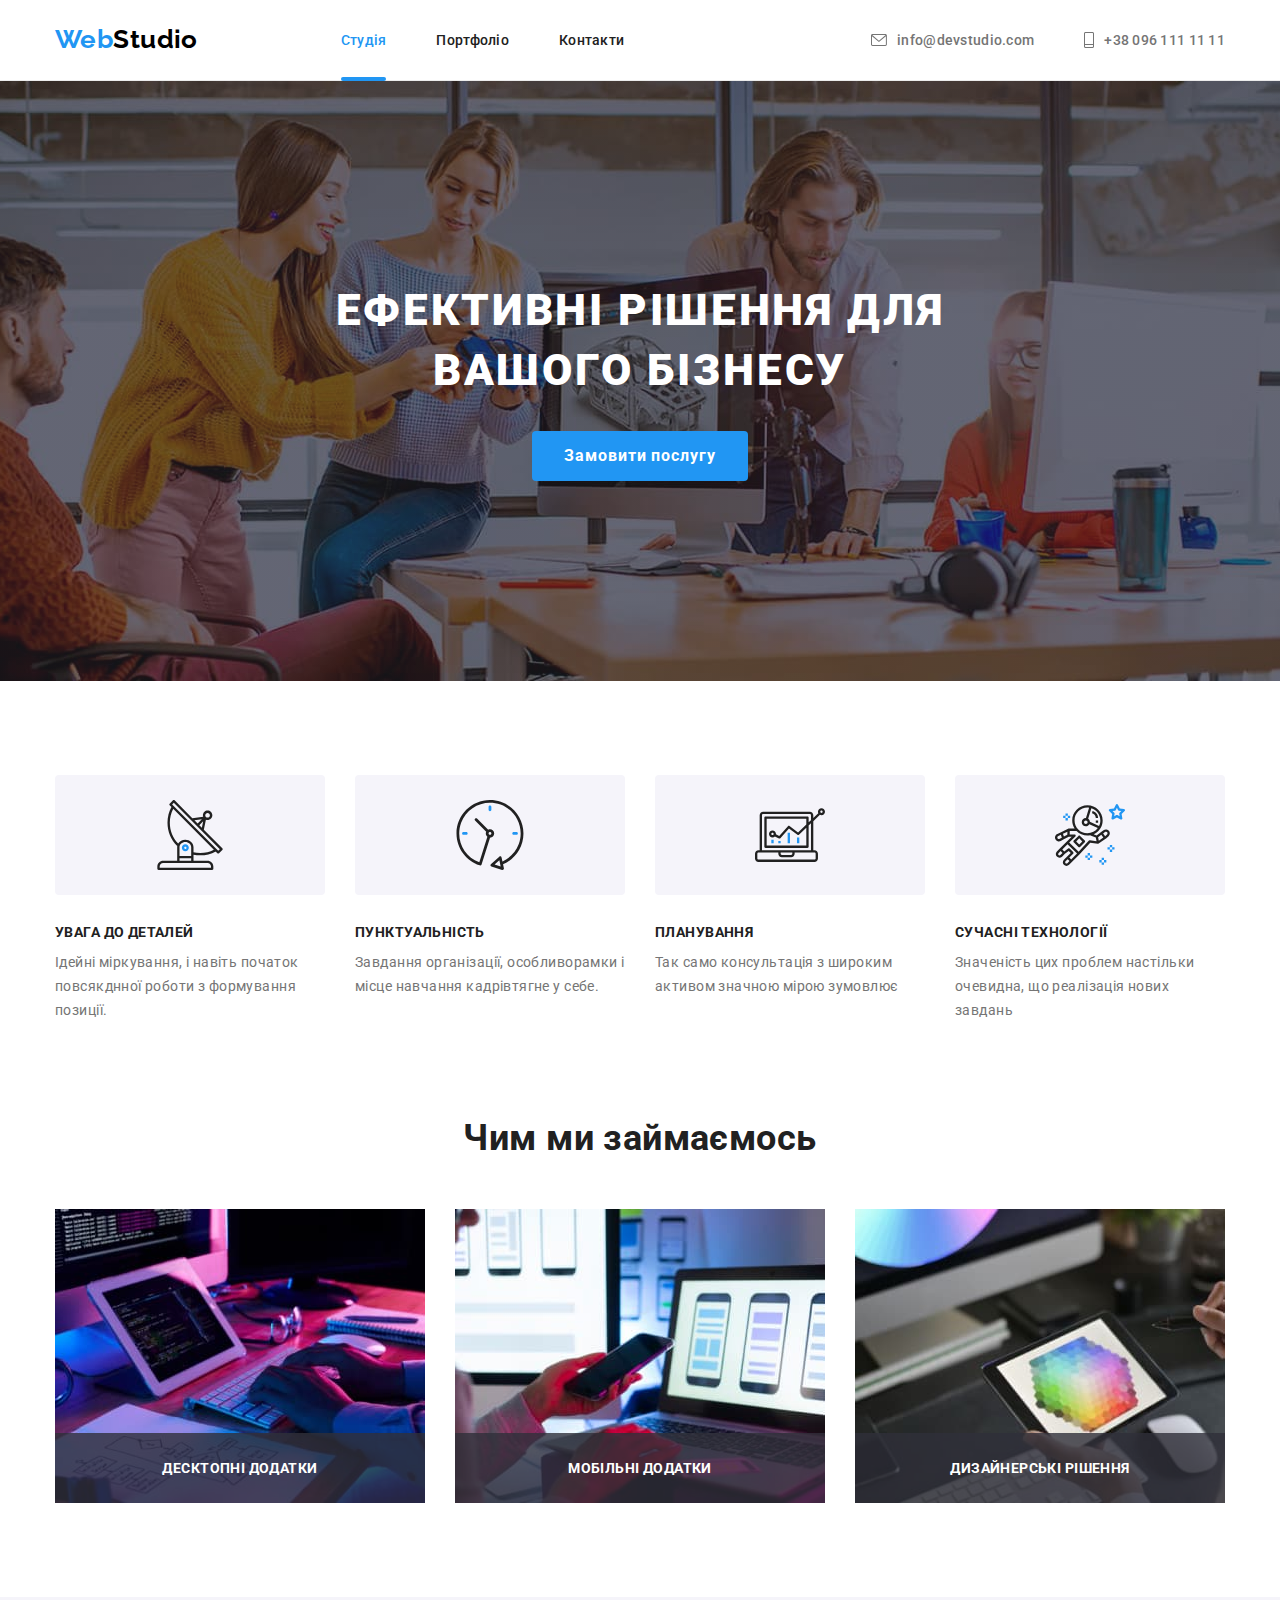
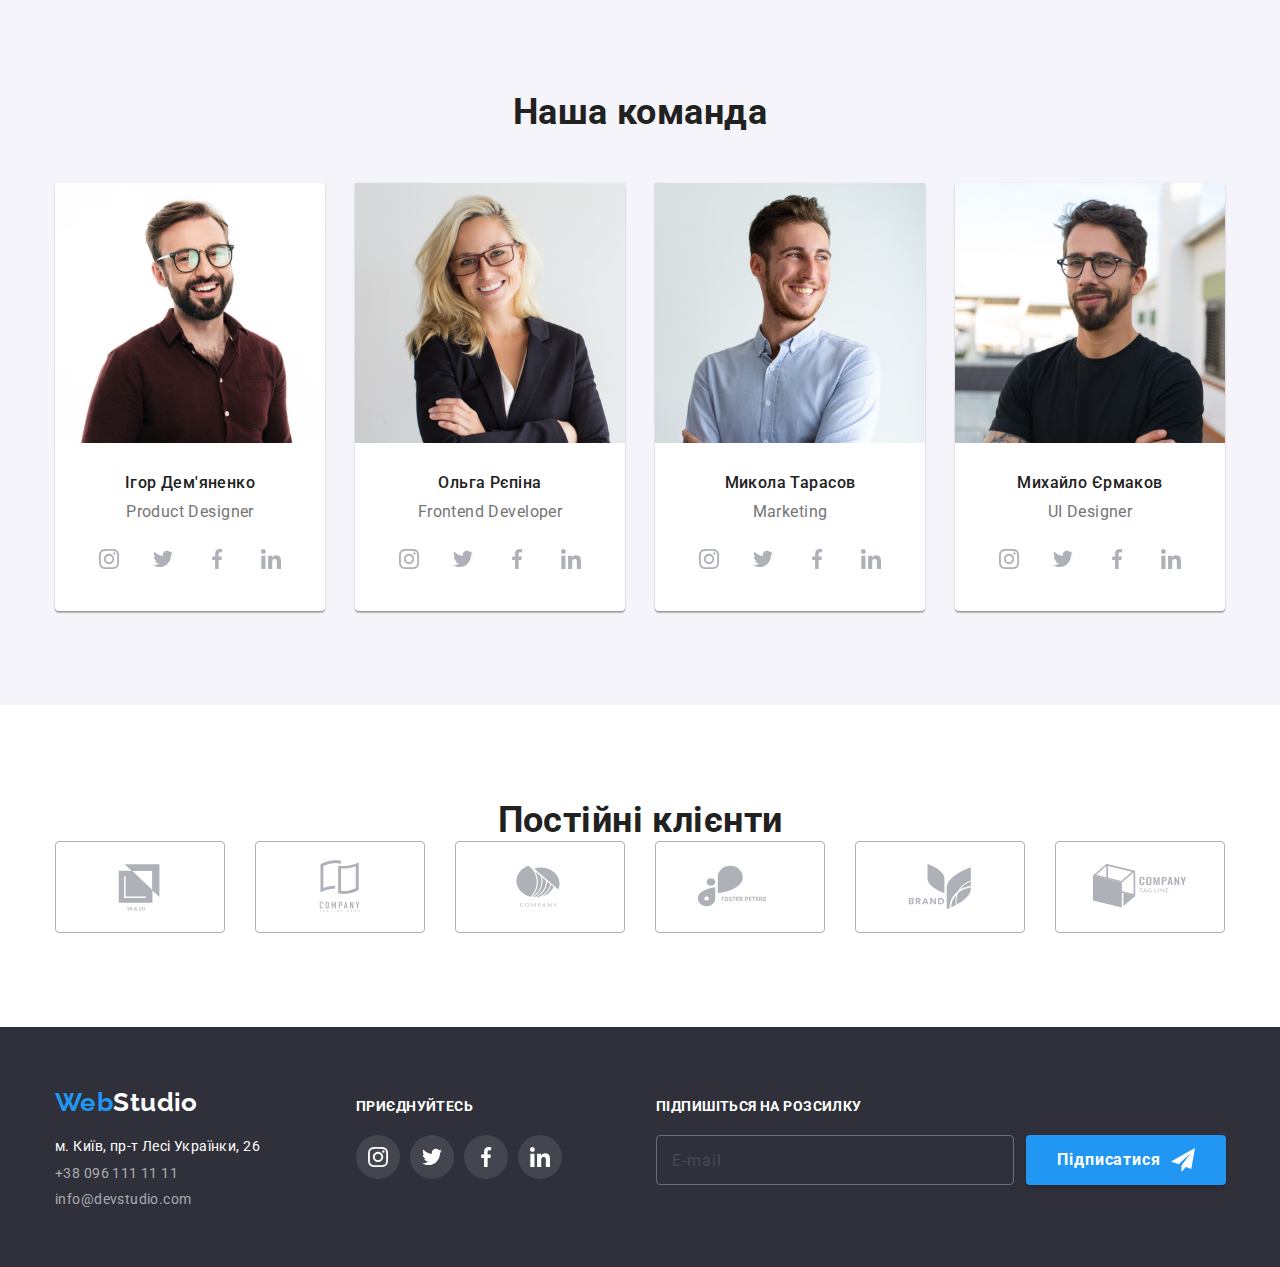
==== commit df38d841: "hw7" ====
--- a/index.html
+++ b/index.html
@@ -10,6 +10,7 @@
       href="https://fonts.googleapis.com/css2?family=Raleway:wght@500&family=Roboto:wght@400;500;700;900&display=swap"
       rel="stylesheet">
     <link rel="stylesheet" href="https://cdnjs.cloudflare.com/ajax/libs/modern-normalize/1.1.0/modern-normalize.css">
+    <link rel="stylesheet" href="./css/main.min.css">
     <link rel="stylesheet" href="./styles/style.css">
     <title>Студія</title>
   </head>
@@ -18,30 +19,30 @@
     <!-- HEADER -->
     <header class="header">
       <div class="header__container container">
-      <nav class="list nav__list">
+      <nav class="list header__nav">
         <a href="./index.html" class="logo header__logo"><span class="logo--accent">Web</span>Studio</a>
         <!-- menu -->
-        <ul class="list list__nav">
-          <li class="nav__item"><a href="./index.html" class="link nav__link nav__link--current">Студія</a></li>
-          <li class="nav__item"><a href="./portfolio.html" class="link nav__link">Портфоліо</a></li>
-          <li class="nav__item"><a href="" class="link nav__link">Контакти</a></li>
+        <ul class="list header__nav-list">
+          <li class="header__nav-item"><a href="./index.html" class="link header__nav-link header__nav-link--current">Студія</a></li>
+          <li class="header__nav-item"><a href="./portfolio.html" class="link header__nav-link">Портфоліо</a></li>
+          <li class="header__nav-item"><a href="" class="link header__nav-link">Контакти</a></li>
         </ul>
       </nav>
       <!-- contacts -->
      
-      <ul class="list  contact__list">        
-        <li class="contact-item">
-          <a href="mailto:info@devstudio.com" class="link contact__link">
-            <svg class="contact__link--email-icon" 
+      <ul class="list  header__contact-list">        
+        <li class="header__contact-item">
+          <a href="mailto:info@devstudio.com" class="link header__contact-link">
+            <svg class="header__contact-link--email-icon" 
             width="16"
             height="12" >
               <use href="./image/icons.svg#email"></use>
             </svg>
             info@devstudio.com</a>
         </li>
-        <li class="contact-item">
-          <a href="tel:+380961111111" class=" link contact__link">
-            <svg class="contact__link--tel-icon" 
+        <li class="header__contact-item">
+          <a href="tel:+380961111111" class="link header__contact-link">
+            <svg class="header__contact-link--tel-icon" 
             width="10";
             height="16">
               <use href="./image/icons.svg#tel"></use>
@@ -57,18 +58,18 @@
       <section class="hero">
         <div class="container">
         <h1 class="hero__title">ЕФЕКТИВНІ РІШЕННЯ ДЛЯ ВАШОГО БІЗНЕСУ</h1>
-        <button type="button" class="btn btn--main" data-modal-open>Замовити послугу</button>
+        <button type="button" class="btn btn--main btn--main-order" data-modal-open>Замовити послугу</button>
         </div>
       </section>
 
       <!-- benefits -->
       <section class="benefits">
         <div class="container">        
-        <h2 class="section__title title--hidden">Наші переваги</h2>        
+        <h2 class="section-title title--hidden">Наші переваги</h2>        
         <ul class="list benefits__list">
           <li>
             <div class="benefits__item">
-              <svg class="benefits-icon"
+              <svg class="benefits__item-icon"
               width="70"
               height="70" >
               <use href="./image/icons.svg#antenna"></use>
@@ -82,20 +83,20 @@
           </li>
           <li>
             <div class="benefits__item">
-              <svg class="benefits-icon"
+              <svg class="benefits__item-icon"
               width="70"
               height="70">
               <use href="./image/icons.svg#clock"></use>
             </svg>
           </div>
             <h3 class="benefits__title">пунктуальність</h3>
-            <p class="benefits______description">
+            <p class="benefits__description">
               Завдання організації, особливорамки і місце навчання кадрівтягне у себе.
             </p>
           </li>
           <li>
             <div class="benefits__item">
-              <svg class="benefits-icon"
+              <svg class="benefits__item-icon"
               width="70"
               height="70">
               <use href="./image/icons.svg#diagram"></use>
@@ -108,7 +109,7 @@
           </li>
           <li>
             <div class="benefits__item">
-              <svg class="benefits-icon"
+              <svg class="benefits__item-icon"
               width="70"
               height="70">
               <use href="./image/icons.svg#astronaut"></use>
@@ -122,6 +123,7 @@
         </ul>
         </div>
       </section>
+
       <!-- activity -->
       <section class="activity">
         <div class="container">        
@@ -151,6 +153,7 @@
         </ul>
         </div>
       </section>
+
       <!-- team -->
       <section class="teem">
         <div class="container">
@@ -161,34 +164,34 @@
             <div class="teem__descr">
             <h3 class="teem__title">Ігор Дем'яненко</h3>
             <p class="teem__profession">Product Designer</p>            
-            <ul class="list teem__social-list">
-              <li class="teem__social-item">
+            <ul class="list social-list">
+              <li class="social-item">
                 <a href="https://www.instagram.com/"
-                target="_blank" rel="noreferrer noopener nofollow" class="teem__social-link">
+                target="_blank" rel="noreferrer noopener nofollow" class="social-link">
                 <svg class="teem__social-icon" width="20" height="20">
                   <use href="./image/icons.svg#instagram"></use>
                 </svg>
                 </a>
               </li>
-              <li class="teem__social-item">
+              <li class="social-item">
                 <a href="https://twitter.com/"
-                target="_blank" rel="noreferrer noopener nofollow" class="teem__social-link">
+                target="_blank" rel="noreferrer noopener nofollow" class="social-link">
                 <svg class="teem__social-icon" width="20" height="20">
                   <use href="./image/icons.svg#twitter"></use>
                 </svg>
                 </a>
               </li>
-              <li class="teem__social-item">
+              <li class="social-item">
                 <a href="https://www.facebook.com/"
-                target="_blank" rel="noreferrer noopener nofollow" class="teem__social-link">
+                target="_blank" rel="noreferrer noopener nofollow" class="social-link">
                 <svg class="teem__social-icon" width="20" height="20">
                   <use href="./image/icons.svg#facebook"></use>
                 </svg>
                 </a>
               </li>
-              <li class="teem__social-item">
+              <li class="social-item">
                 <a href="https://www.linkedin.com/"
-                target="_blank" rel="noreferrer noopener nofollow" class="teem__social-link">
+                target="_blank" rel="noreferrer noopener nofollow" class="social-link">
                 <svg class="teem__social-icon" width="20" height="20">
                   <use href="./image/icons.svg#linkedin"></use>
                 </svg>
@@ -202,34 +205,34 @@
             <div class="teem__descr">
             <h3 class="teem__title ">Ольга Рєпіна</h3>
             <p class="teem__profession">Frontend Developer</p>
-            <ul class="list teem__social-list">
-              <li class="teem__social-item">
+            <ul class="list social-list">
+              <li class="social-item">
                 <a href="https://www.instagram.com/"
-                target="_blank" rel="noreferrer noopener nofollow" class="teem__social-link">
+                target="_blank" rel="noreferrer noopener nofollow" class="social-link">
                 <svg class="teem__social-icon" width="20" height="20">
                   <use href="./image/icons.svg#instagram"></use>
                 </svg>
                 </a>
               </li>
-              <li class="teem__social-item">
+              <li class="social-item">
                 <a href="https://twitter.com/"
-                target="_blank" rel="noreferrer noopener nofollow" class="teem__social-link">
+                target="_blank" rel="noreferrer noopener nofollow" class="social-link">
                 <svg class="teem__social-icon" width="20" height="20">
                   <use href="./image/icons.svg#twitter"></use>
                 </svg>
                 </a>
               </li>
-              <li class="teem__social-item">
+              <li class="social-item">
                 <a href="https://www.facebook.com/"
-                target="_blank" rel="noreferrer noopener nofollow" class="teem__social-link">
+                target="_blank" rel="noreferrer noopener nofollow" class="social-link">
                 <svg class="teem__social-icon" width="20" height="20">
                   <use href="./image/icons.svg#facebook"></use>
                 </svg>
                 </a>
               </li>
-              <li class="teem__social-item">
+              <li class="social-item">
                 <a href="https://www.linkedin.com/"
-                target="_blank" rel="noreferrer noopener nofollow" class="teem__social-link">
+                target="_blank" rel="noreferrer noopener nofollow" class="social-link">
                 <svg class="teem__social-icon" width="20" height="20">
                   <use href="./image/icons.svg#linkedin"></use>
                 </svg>
@@ -243,34 +246,34 @@
             <div class="teem__descr">
             <h3 class="teem__title ">Микола Тарасов</h3>
             <p class="teem__profession">Marketing</p>
-            <ul class="list teem__social-list">
-              <li class="teem__social-item">
+            <ul class="list social-list">
+              <li class="social-item">
                 <a href="https://www.instagram.com/"
-                target="_blank" rel="noreferrer noopener nofollow" class="teem__social-link">
+                target="_blank" rel="noreferrer noopener nofollow" class="social-link">
                 <svg class="teem__social-icon" width="20" height="20">
                   <use href="./image/icons.svg#instagram"></use>
                 </svg>
                 </a>
               </li>
-              <li class="teem__social-item">
+              <li class="social-item">
                 <a href="https://twitter.com/"
-                target="_blank" rel="noreferrer noopener nofollow" class="teem__social-link">
+                target="_blank" rel="noreferrer noopener nofollow" class="social-link">
                 <svg class="teem__social-icon" width="20" height="20">
                   <use href="./image/icons.svg#twitter"></use>
                 </svg>
                 </a>
               </li>
-              <li class="teem__social-item">
+              <li class="social-item">
                 <a href="https://www.facebook.com/"
-                target="_blank" rel="noreferrer noopener nofollow" class="teem__social-link">
+                target="_blank" rel="noreferrer noopener nofollow" class="social-link">
                 <svg class="teem__social-icon" width="20" height="20">
                   <use href="./image/icons.svg#facebook"></use>
                 </svg>
                 </a>
               </li>
-              <li class="teem__social-item">
+              <li class="social-item">
                 <a href="https://www.linkedin.com/"
-                target="_blank" rel="noreferrer noopener nofollow" class="teem__social-link">
+                target="_blank" rel="noreferrer noopener nofollow" class="social-link">
                 <svg class="teem__social-icon" width="20" height="20">
                   <use href="./image/icons.svg#linkedin"></use>
                 </svg>
@@ -284,34 +287,34 @@
             <div class="teem__descr">
             <h3 class="teem__title ">Михайло Єрмаков</h3>
             <p class="teem__profession">UI Designer</p>
-            <ul class="list teem__social-list">
-              <li class="teem__social-item">
+            <ul class="list social-list">
+              <li class="social-item">
                 <a href="https://www.instagram.com/"
-                target="_blank" rel="noreferrer noopener nofollow" class="teem__social-link">
+                target="_blank" rel="noreferrer noopener nofollow" class="social-link">
                 <svg class="teem__social-icon" width="20" height="20">
                   <use href="./image/icons.svg#instagram"></use>
                 </svg>
                 </a>
               </li>
-              <li class="teem__social-item">
+              <li class="social-item">
                 <a href="https://twitter.com/"
-                target="_blank" rel="noreferrer noopener nofollow" class="teem__social-link">
+                target="_blank" rel="noreferrer noopener nofollow" class="social-link">
                 <svg class="teem__social-icon" width="20" height="20">
                   <use href="./image/icons.svg#twitter"></use>
                 </svg>
                 </a>
               </li>
-              <li class="teem__social-item">
+              <li class="social-item">
                 <a href="https://www.facebook.com/"
-                target="_blank" rel="noreferrer noopener nofollow" class="teem__social-link">
+                target="_blank" rel="noreferrer noopener nofollow" class="social-link">
                 <svg class="teem__social-icon" width="20" height="20">
                   <use href="./image/icons.svg#facebook"></use>
                 </svg>
                 </a>
               </li>
-              <li class="teem__social-item">
+              <li class="social-item">
                 <a href="https://www.linkedin.com/"
-                target="_blank" rel="noreferrer noopener nofollow" class="teem__social-link">
+                target="_blank" rel="noreferrer noopener nofollow" class="social-link">
                 <svg class="teem__social-icon" width="20" height="20">
                   <use href="./image/icons.svg#linkedin"></use>
                 </svg>
@@ -326,40 +329,40 @@
 
       <!-- clients -->
       <section class="clients">
-        <h2 class="section__title">Постійні клієнти</h2>
-        <ul class="list client__list">
-          <li class="list"><a href="" class="client__link">
-            <svg class="client__icon" width= 106 height= 60>
+        <h2 class="section__title clientss__section-title">Постійні клієнти</h2>
+        <ul class="list clients__list">
+          <li class="list"><a href="" class="clients__link">
+            <svg class="clients__icon" width= 106 height= 60>
               <use href="./image/icons.svg#logo"></use>
             </svg>    
           </a>
           </li>
-          <li class="list client__item"><a href="" class="client__link">
-            <svg class="client__icon" width= 106 height= 60>
+          <li class="list clients__item"><a href="" class="clients__link">
+            <svg class="clients__icon" width= 106 height= 60>
               <use href="./image/icons.svg#logo1"></use>
             </svg>
           </a>
           </li>
-          <li class="list client__item"><a href="" class="client__link">
-            <svg class="client__icon" width= 106 height= 60>
+          <li class="list clients__item"><a href="" class="clients__link">
+            <svg class="clients__icon" width= 106 height= 60>
               <use href="./image/icons.svg#logo2"></use>
             </svg>
           </a>
           </li>
-          <li class="list client__item"><a href="" class="client__link">
-            <svg class="client__icon" width= 106 height= 60>
+          <li class="list clients__item"><a href="" class="clients__link">
+            <svg class="clients__icon" width= 106 height= 60>
               <use href="./image/icons.svg#logo3"></use>
             </svg>
           </a>
           </li>
-          <li class="list client__item" ><a href="" class="client__link">
-            <svg class="client__icon" width= 106 height= 60>
+          <li class="list clients__item" ><a href="" class="clients__link">
+            <svg class="clients__icon" width= 106 height= 60>
               <use href="./image/icons.svg#logo4"></use>
             </svg>
           </a>
           </li>
-          <li class="list client__item" ><a href="" class="client__link">
-            <svg class="client__icon" width= 106 height= 60>
+          <li class="list clients__item" ><a href="" class="clients__link">
+            <svg class="clients__icon" width= 106 height= 60>
               <use href="./image/icons.svg#logo5"></use>
             </svg>
           </a>
@@ -367,71 +370,73 @@
           </ul>
       </section>
     </main>
-    <footer class="page-footer">
-      <div class="container">
+
+    <!-- footer -->
+    <footer class="footer">
+      <div class="container footer__container">
         <div>
-        <a href="./index.html" class="logo"><span class="logo--accent">Web</span>Studio</a>
+        <a href="./index.html" class="logo footer__logo"><span class="logo--accent">Web</span>Studio</a>
         <address>
-        <ul class="list address-list">
-          <li class="address-item">
+        <ul class="list footer__address-list">
+          <li class="footer__address-item">
             <a href="https://goo.gl/maps/YveR7ZB156aqMEmg6"
               target="_blank" rel="noreferrer noopener nofollow"
-              class="post-address">м. Київ, пр-т Лесі Українки, 26</a>
-          </li>
-          <li class="address-item">
-            <a href="tel:+380961111111" class="contacts-footer">+38 096 111 11 11</a>
-          </li>
-          <li class="address-item">
-            <a href="mailto:info@devstudio.com" class="contacts-footer">info@devstudio.com</a>
+              class="footer__post-address">м. Київ, пр-т Лесі Українки, 26</a>
+          </li>
+          <li class="footer__address-item">
+            <a href="tel:+380961111111" class="footer__contacts">+38 096 111 11 11</a>
+          </li>
+          <li class="footer__address-item">
+            <a href="mailto:info@devstudio.com" class="footer__contacts">info@devstudio.com</a>
           </li>
         </ul>
         </address>
         </div>
         <div>
-        <b class="call">приєднуйтесь</b>
-        <ul class="list teem__social-list footer-social">
-          <li class="teem__social-item footer-teem__social-item">
+        <b class="footer__call">приєднуйтесь</b>
+        <ul class="list social-list footer__social-list">
+          <li class="social-item">
             <a href="https://www.instagram.com/"
-            target="_blank" rel="noreferrer noopener nofollow" class="teem__social-link footer-teem__social-link">
-            <svg class="teem__social-icon footer-teem__social-icon" width="20" height="20">
+            target="_blank" rel="noreferrer noopener nofollow" class="social-link footer__social-item">
+            <svg class="teem__social-icon footer__social-icon" width="20" height="20">
               <use href="./image/icons.svg#instagram"></use>
             </svg>
             </a>
           </li>
-          <li class="teem__social-item footer-teem__social-item">
+          <li class="social-item">
             <a href="https://twitter.com/"
-            target="_blank" rel="noreferrer noopener nofollow" class="teem__social-link footer-teem__social-link">
-            <svg class="teem__social-icon footer-teem__social-icon" width="20" height="20">
+            target="_blank" rel="noreferrer noopener nofollow" class="social-link footer__social-item">
+            <svg class="teem__social-icon footer__social-icon" width="20" height="20">
               <use href="./image/icons.svg#twitter"></use>
             </svg>
             </a>
           </li>
-          <li class="teem__social-item ">
+          <li class="social-item">
             <a href="https://www.facebook.com/"
-            target="_blank" rel="noreferrer noopener nofollow" class="teem__social-link footer-teem__social-link">
-            <svg class="teem__social-icon footer-teem__social-icon" width="20" height="20">
+            target="_blank" rel="noreferrer noopener nofollow" class="social-link footer__social-item">
+            <svg class="teem__social-icon footer__social-icon" width="20" height="20">
               <use href="./image/icons.svg#facebook"></use>
             </svg>
             </a>
           </li>
-          <li class="teem__social-item footer-teem__social-item">
+          <li class="social-item">
             <a href="https://www.linkedin.com/"
-            target="_blank" rel="noreferrer noopener nofollow" class="teem__social-link footer-teem__social-link">
-            <svg class="teem__social-icon footer-teem__social-icon" width="20" height="20">
+            target="_blank" rel="noreferrer noopener nofollow" class="social-link footer__social-item">
+            <svg class="teem__social-icon footer__social-icon" width="20" height="20">
               <use href="./image/icons.svg#linkedin"></use>
             </svg>
             </a>
           </li>
         </ul>
         </div>
-        <div class="subscribe">
-          <b class="call">підпишіться на розсилку</b>
-          <form class="subscribe-form subscribe-items" name="subscribe_form">
-            <label class="email-field">
-              <input class="email-input" type="email" name="subscribe_email" placeholder="E-mail">
+        <div class="footer__subscribe">
+          <b class="footer__call">підпишіться на розсилку</b>
+          <form class="footer__subscribe-form" name="subscribe_form">
+            <label class="footer__email-field">
+              <input class="footer__email-input" type="email" name="subscribe_email" placeholder="E-mail">
             </label>
-            <button class="btn subscribe-btn" type="submit">Підписатися
-              <svg class="icon-send" width="24" height="24">
+            <button class="btn btn--main btn--main-subscribe" type="submit">Підписатися
+              <svg class="footer__icon-send" width="24" height="24">
                 <use href="./image/icons.svg#icon-send"></use>
               </svg>
             </button>
@@ -441,50 +446,52 @@
       </div>
       
     </footer>
-    <div class="backdrop is-hidden" data-modal>
+
+    <!-- modal Window -->
+    <div class="backdrop backdrop__is-hidden" data-modal>
       <div class="modal">
-        <button type="button" class="close-btn" data-modal-close>
-          <svg class="close-btn-icon" width="11" height="11">
+        <button type="button" class="btn__modal-close" data-modal-close>
+          <svg class="btn__modal-close--icon" width="11" height="11">
             <use href="./image/icons.svg#close"></use>
           </svg>        
         </button>
-        <p class="modal-call">Залиште свої дані, ми Вам передзвонимо</p>
-        <form class="modal-form">
-          <div class="form-field">
-            <span class="user-data">Ім'я</span>
-            <label class="form-field">
-              <input class="form-input" name="user_name" type="text">
+        <p class="modal__call">Залиште свої дані, ми Вам передзвонимо</p>
+        <form class="modal__form">
+          <div class="modal__form-field">
+            <span class="modal__user-data">Ім'я</span>
+            <label class="modal__form-field">
+              <input class="modal__form-input" name="user_name" type="text">
               <svg class="user-icon" width="12" height="12">
                 <use href="./image/icons.svg#user" ></use>
               </svg>
             </label>
             <span class="user-data">Телефон</span>
-            <label class="form-field">
-              <input class="form-input" name="user_tel" type="tel">
+            <label class="modal__form-field">
+              <input class="modal__form-input" name="user_tel" type="tel">
               <svg class="user-icon" width="13" height="13">
                 <use href="./image/icons.svg#icon-tel"></use>
               </svg>
               </label>
             <span class="user-data">Пошта</span>
-            <label class="form-field">
-              <input class="form-input" name="user_email" type="email">
+            <label class="modal__form-field">
+              <input class="modal__form-input" name="user_email" type="email">
               <svg class="user-icon" width="15" height="12">
                 <use href="./image/icons.svg#icon-mail"></use>
               </svg>
             </label>
             <span class="user-data">Коментар</span>
-            <textarea class="form-input-textarea" name="user_feedback"  rows="5" placeholder="Введіть текст"></textarea>   
-            <label class="agreement-label" form-field>
-                 <input class="form-checkbox visually-hidden"
+            <textarea class="modal__form-input--textarea" name="user_feedback"  rows="5" placeholder="Введіть текст"></textarea>   
+            <label class="modal__agreement-label" form-field>
+                 <input class="modal__form-checkbox checkbox checkbox--visually-hidden"
                  type="checkbox"
                  name="agreement_checkbox"/>               
-                   <svg class="form-checkbox-icon" width="16" height="16">
-                     <use class="unchecked" href="./image/icons.svg#icon-non-check"></use>
-                     <use class="checked" href="./image/icons.svg#icon-check"></use>
+                   <svg class="checkbox__icon" width="16" height="16">
+                     <use class="checkbox--unchecked" href="./image/icons.svg#icon-non-check"></use>
+                     <use class="checkbox--checked" href="./image/icons.svg#icon-check"></use>
                    </svg>
-                 <span class="agreement-text">Погоджуюсь з розсилкою та приймаю <a class="condition-link" href="">Умови договору</a></span>
+                 <span class="modal__agreement-text">Погоджуюсь з розсилкою та приймаю <a class="modal__condition-link" href="">Умови договору</a></span>
             </label> 
-            <button class="btn modal-btn subscribe-btn" type="submit">Відправити</button>
+            <button class="btn btn--main btn--main-modal" type="submit">Відправити</button>
           </div>
         </form>
       </div>
--- a/css/main.min.css
+++ b/css/main.min.css
@@ -0,0 +1 @@
+:root{--primary-text-color: #757575;--title-text-color: #212121;--accent-color: #2196f3;--white-text-color: #ffffff;--btn-bgc: #f5f4fa;--primary-pt: 94px;--hover-anime: 250ms cubic-bezier(0.4, 0, 0.2, 1)}body{font-family:Roboto,sans-serif;color:var(--primary-text-color);background-color:var(--white-text-color);font-size:14px;letter-spacing:.03em}h1,h2,h3,h4,h5,h6,p{margin-top:0;margin-bottom:0}img{display:block}.link{text-decoration:none}.container{width:1200px;margin:0 auto;padding:0 15px}.list{list-style:none;padding:0;margin:0;-webkit-box-pack:justify;-ms-flex-pack:justify;justify-content:space-between}.section__title{color:var(--title-text-color);font-weight:700;font-size:36px;line-height:1.17;text-align:center}.title--hidden{position:absolute;width:1px;height:1px;margin:-1px;border:0;padding:0;white-space:nowrap;-webkit-clip-path:inset(100%);clip-path:inset(100%);clip:rect(0 0 0 0);overflow:hidden}.header{border-bottom:1px solid #ececec;max-width:1600px;margin-left:auto;margin-right:auto;-webkit-box-align:baseline;-ms-flex-align:baseline;align-items:baseline}.header__container{-webkit-box-align:center;-ms-flex-align:center;align-items:center;display:-webkit-box;display:-ms-flexbox;display:flex}.header__nav-list{list-style:none;font-weight:500;line-height:1.15;letter-spacing:.02em;display:-webkit-box;display:-ms-flexbox;display:flex;-webkit-box-align:center;-ms-flex-align:center;align-items:center;margin-left:93px}.header__nav{display:-webkit-box;display:-ms-flexbox;display:flex;-webkit-box-align:center;-ms-flex-align:center;align-items:center}.header__nav :not(:last-child){margin-right:50px}.header__nav-link{position:relative;color:var(--title-text-color);padding:32px 0;-webkit-transition:color var(--hover-anime);transition:color var(--hover-anime)}.header__nav-list{list-style:none;font-weight:500;line-height:1.15;letter-spacing:.02em;display:-webkit-box;display:-ms-flexbox;display:flex;-webkit-box-align:center;-ms-flex-align:center;align-items:center;margin-left:93px}.header__nav{display:-webkit-box;display:-ms-flexbox;display:flex;-webkit-box-align:center;-ms-flex-align:center;align-items:center}.header__nav :not(:last-child){margin-right:50px}.header__nav-link{position:relative;color:var(--title-text-color);padding:32px 0;-webkit-transition:color var(--hover-anime);transition:color var(--hover-anime)}.header__nav-link:hover,.header__nav-link:focus{color:var(--accent-color)}.header__nav-link--current{color:var(--accent-color)}.header__nav-link--current::after{content:"";display:block;position:absolute;left:0;bottom:-1px;width:100%;height:4px;border-radius:2px;background-color:var(--accent-color)}.header__nav-item{position:relative}.header__contact-list{margin-left:auto;display:-webkit-box;display:-ms-flexbox;display:flex;font-weight:500;line-height:1.15;letter-spacing:.02em}.header__contact-link{display:-webkit-box;display:-ms-flexbox;display:flex;-webkit-box-align:center;-ms-flex-align:center;align-items:center;color:var(--primary-text-color);padding:32px 0;-webkit-transition:color var(--hover-anime);transition:color var(--hover-anime)}.header__contact-link:hover,.header__contact-link:focus{color:var(--accent-color)}.header__contact-link :last-child{margin-left:50px}.header__contact-link--email-icon,.header__contact-link--tel-icon{margin-right:10px;fill:currentColor}.logo{color:#000;font-family:"Raleway",sans-serif;font-weight:700;font-size:26px;line-height:1.2;text-decoration:none;display:block}.logo--accent{color:var(--accent-color)}.header__logo{padding:24px 0}.footer__logo{color:var(--white-text-color);margin-bottom:20px}.hero{background-image:-webkit-gradient(linear, left top, left bottom, from(rgba(47, 48, 58, 0.4)), to(rgba(47, 48, 58, 0.4))),url(../image/hero-img.jpg);background-image:linear-gradient(rgba(47, 48, 58, 0.4), rgba(47, 48, 58, 0.4)),url(../image/hero-img.jpg);background-color:#c4c4c4;background-size:cover;height:600px;max-width:1600px;background-repeat:no-repeat;background-position:center;margin-left:auto;margin-right:auto;text-align:center;padding-top:200px;padding-bottom:200px}.hero__title{color:var(--white-text-color);font-weight:900;font-size:44px;line-height:1.36;letter-spacing:.06em;margin-bottom:30px;margin-right:auto;margin-left:auto;width:696px}.btn{border-style:none;border:1px solid rgba(0,0,0,0);outline:0;border-radius:4px;padding:6px 22px;text-align:center;color:var(--primary-text-color);background-color:var(--white-text-color);cursor:pointer;font-family:inherit}.btn--main{color:var(--white-text-color);background-color:var(--accent-color);font-weight:700;font-size:16px;line-height:1.9;letter-spacing:.06em;display:-webkit-inline-box;display:-ms-inline-flexbox;display:inline-flex;-webkit-box-pack:center;-ms-flex-pack:center;justify-content:center;-webkit-box-align:center;-ms-flex-align:center;align-items:center;-webkit-transition:background-color var(--hover-anime);transition:background-color var(--hover-anime)}.btn--main:hover,.btn--main:focus{background-color:#188ce8}.btn--main-order{width:216px;height:50px}.btn--main-subscribe{width:200px;height:50px;-webkit-box-shadow:0px 4px 4px rgba(0,0,0,.15);box-shadow:0px 4px 4px rgba(0,0,0,.15);-webkit-transition:background-color var(--hover-anime);transition:background-color var(--hover-anime);border:rgba(0,0,0,0);gap:10px;padding:10px 28px}.btn--main-modal{display:block;width:200px;height:50px;margin-top:30px;margin-left:auto;margin-right:auto;-webkit-box-shadow:0px 4px 4px rgba(0,0,0,.15);box-shadow:0px 4px 4px rgba(0,0,0,.15)}.btn--secondary{color:var(--title-text-color);background-color:var(--btn-bgc);font-weight:500;font-size:16px;line-height:1.63;-webkit-transition:color var(--hover-anime),background-color var(--hover-anime),-webkit-box-shadow var(--hover-anime);transition:color var(--hover-anime),background-color var(--hover-anime),-webkit-box-shadow var(--hover-anime);transition:color var(--hover-anime),background-color var(--hover-anime),box-shadow var(--hover-anime);transition:color var(--hover-anime),background-color var(--hover-anime),box-shadow var(--hover-anime),-webkit-box-shadow var(--hover-anime)}.btn--secondary:hover,.btn--secondary:focus{color:var(--white-text-color);background-color:var(--accent-color);-webkit-box-shadow:0 2px 2px 0 rgba(0,0,0,.12),0 1px 2px 0 rgba(0,0,0,.08),0 3px 1px 0 rgba(0,0,0,.1);box-shadow:0 2px 2px 0 rgba(0,0,0,.12),0 1px 2px 0 rgba(0,0,0,.08),0 3px 1px 0 rgba(0,0,0,.1)}.btn--secondary-list{display:-webkit-box;display:-ms-flexbox;display:flex;-webkit-box-pack:center;-ms-flex-pack:center;justify-content:center}.btn__modal-close{display:-webkit-box;display:-ms-flexbox;display:flex;position:absolute;padding:0;top:8px;right:8px;width:30px;height:30px;border-radius:50%;border:1px solid rgba(0,0,0,.1);background-color:rgba(0,0,0,0);cursor:pointer;-webkit-box-align:center;-ms-flex-align:center;align-items:center;-webkit-box-pack:center;-ms-flex-pack:center;justify-content:center;-webkit-transition:var(--hover-anime);transition:var(--hover-anime)}.btn__modal-close:hover,.btn__modal-close:focus{color:var(--accent-color)}.btn__modal-close:hover .btn__modal-close--icon{fill:currentColor}.benefits{padding-top:var(--primary-pt)}.benefits__list{display:-webkit-box;display:-ms-flexbox;display:flex;-ms-flex-wrap:wrap;flex-wrap:wrap;gap:30px}.benefits__title{color:var(--title-text-color);margin-bottom:10px;color:var(--title-text-color);text-transform:uppercase;font-weight:700;font-size:inherit;line-height:1.14}.benefits__item{width:270px;height:120px;margin-bottom:30px;background-color:#f5f4fa;border-radius:4px;display:-webkit-box;display:-ms-flexbox;display:flex;-webkit-box-align:center;-ms-flex-align:center;align-items:center;-webkit-box-pack:center;-ms-flex-pack:center;justify-content:center}.benefits__description{line-height:1.71;width:270px}.activity{padding-top:var(--primary-pt);padding-bottom:var(--primary-pt)}.activity__list{margin-top:50px;display:-webkit-box;display:-ms-flexbox;display:flex;-ms-flex-wrap:wrap;flex-wrap:wrap;gap:30px}.activity__item{position:relative}.activity__thumb{position:absolute;bottom:0;left:0;width:100%;height:70px;background-color:rgba(47,48,58,.8)}.activity__descr{color:var(--white-text-color);text-transform:uppercase;font-size:inherit;font-weight:700;text-align:center;padding-top:27px;padding-bottom:27px}.teem{padding-top:var(--primary-pt);padding-bottom:var(--primary-pt);background-color:var(--btn-bgc)}.teem__list{display:-webkit-box;display:-ms-flexbox;display:flex;margin-top:50px;text-align:center;-ms-flex-wrap:wrap;flex-wrap:wrap;gap:0 30px}.teem__card{background-color:#fff;-ms-flex-preferred-size:calc(100% - 90px)/3;flex-basis:calc(100% - 90px)/3;-webkit-box-shadow:0px 1px 3px rgba(0,0,0,.12),0px 1px 1px rgba(0,0,0,.14),0px 2px 1px rgba(0,0,0,.2);box-shadow:0px 1px 3px rgba(0,0,0,.12),0px 1px 1px rgba(0,0,0,.14),0px 2px 1px rgba(0,0,0,.2);border-radius:0px 0px 4px 4px}.teem__descr{padding:30px 10px}.teem__title{font-weight:500;font-size:16px;line-height:1.19;color:var(--title-text-color)}.teem__profession{font-size:16px;line-height:1.19;margin-top:10px;margin-bottom:16px}.teem__social-icon{fill:#afb1b8;-webkit-transition:fill var(--hover-anime);transition:fill var(--hover-anime)}.clients{width:1200px;padding-top:var(--primary-pt);padding-bottom:var(--primary-pt);margin-left:auto;margin-right:auto}.clients__section-title{padding-bottom:50px}.clients__list{display:-webkit-box;display:-ms-flexbox;display:flex;-ms-flex-wrap:wrap;flex-wrap:wrap;-webkit-box-pack:center;-ms-flex-pack:center;justify-content:center;gap:0 30px}.clients__link{width:170px;height:92px;border:1px solid #afb1b8;display:-webkit-box;display:-ms-flexbox;display:flex;-webkit-box-pack:center;-ms-flex-pack:center;justify-content:center;-webkit-box-align:center;-ms-flex-align:center;align-items:center;border-radius:4px;-webkit-transition:border var(--hover-anime);transition:border var(--hover-anime)}.clients__link:hover,.clients__link:focus{border:1px solid var(--accent-color)}.clients__icon{fill:#afb1b8;-webkit-transition:fill var(--hover-anime);transition:fill var(--hover-anime)}.clients__link:hover .clients__icon,.clients__link:focus .clients__icon{fill:var(--accent-color)}.social-list{display:-webkit-box;display:-ms-flexbox;display:flex;-webkit-box-pack:center;-ms-flex-pack:center;justify-content:center;gap:0 10px}.social-link{display:-webkit-box;display:-ms-flexbox;display:flex;-webkit-box-align:center;-ms-flex-align:center;align-items:center;-webkit-box-pack:center;-ms-flex-pack:center;justify-content:center;width:44px;height:44px;background-color:#fff;border-radius:50%;-webkit-transition:background-color var(--hover-anime);transition:background-color var(--hover-anime)}.social-link:hover,.social-link:focus{background-color:var(--accent-color)}.social-item:hover .teem__social-icon,.social-item:focus .teem__social-icon{fill:var(--white-text-color)}.footer{background-color:#2f303a;margin-left:auto;margin-right:auto;padding-top:60px;padding-bottom:60px}.footer__container{-webkit-box-align:baseline;-ms-flex-align:baseline;align-items:baseline;display:-webkit-box;display:-ms-flexbox;display:flex}.footer__address-list{width:231px;margin-right:70px;font-style:normal}.footer__address-item{margin-bottom:10px}.footer__address-item:last-child{margin-bottom:0}.footer__post-address{color:var(--white-text-color);text-decoration:none;-webkit-transition:var(--hover-anime);transition:var(--hover-anime)}.footer__post-address:hover,.footer__post-address:focus{color:var(--accent-color)}.footer__contacts{color:rgba(255,255,255,.6);text-decoration:none;-webkit-transition:var(--hover-anime);transition:var(--hover-anime)}.footer__contacts:hover,.footer__contacts:focus{color:var(--accent-color)}.footer__call{text-transform:uppercase;color:var(--white-text-color);font-size:inherit;font-weight:700;line-height:1.14}.footer__social-list{margin-top:20px;margin-right:94px}.footer__social-item{background-color:rgba(255,255,255,.1)}.footer__social-icon{fill:var(--white-text-color)}.footer__subscribe{-ms-flex-preferred-size:570px;flex-basis:570px}.footer__subscribe-form{display:-webkit-box;display:-ms-flexbox;display:flex;margin-top:20px}.footer__email-input{background-color:inherit;width:358px;height:50px;border:1px solid rgba(255,255,255,.3);border-radius:4px;margin-right:12px;padding:15px;color:var(--white-text-color);font-size:16px;line-height:1.25;letter-spacing:.06em;outline:rgba(0,0,0,0)}.footer__email-input::-webkit-input-placeholder{color:rgba(255,255,255,.6);font-size:16px;line-height:1.25;letter-spacing:.06em;opacity:20%}.footer__email-input::-moz-placeholder{color:rgba(255,255,255,.6);font-size:16px;line-height:1.25;letter-spacing:.06em;opacity:20%}.footer__email-input:-ms-input-placeholder{color:rgba(255,255,255,.6);font-size:16px;line-height:1.25;letter-spacing:.06em;opacity:20%}.footer__email-input::-ms-input-placeholder{color:rgba(255,255,255,.6);font-size:16px;line-height:1.25;letter-spacing:.06em;opacity:20%}.footer__email-input::placeholder{color:rgba(255,255,255,.6);font-size:16px;line-height:1.25;letter-spacing:.06em;opacity:20%}.footer__email-input:not(:-moz-placeholder-shown){border-color:var(--accent-color)}.footer__email-input:not(:-ms-input-placeholder){border-color:var(--accent-color)}.footer__email-input:not(:placeholder-shown){border-color:var(--accent-color)}.footer__icon-send{fill:var(--white-text-color)}.backdrop{position:fixed;top:0;left:0;width:100%;height:100%;background-color:rgba(0,0,0,.2);z-index:1;-webkit-transition:opacity 200ms linear,visibility 200ms linear;transition:opacity 200ms linear,visibility 200ms linear}.backdrop__is-hidden{opacity:0;visibility:hidden;pointer-events:none;height:100%}.modal{position:absolute;top:50%;left:50%;-webkit-transform:translateX(-50%) translateY(-50%);transform:translateX(-50%) translateY(-50%);width:528px;height:581px;border:1px solid rgba(0,0,0,.1);border-radius:4px;-webkit-box-shadow:0 2px 1px rgba(0,0,0,.2),0 1px 1px rgba(0,0,0,.14),0 1px 3px rgba(0,0,0,.12);box-shadow:0 2px 1px rgba(0,0,0,.2),0 1px 1px rgba(0,0,0,.14),0 1px 3px rgba(0,0,0,.12);background-color:var(--white-text-color);padding:40px}.modal__call{display:block;color:var(--title-text-color);text-align:center;font-weight:700;font-size:20px;line-height:1.15;letter-spacing:.03em;margin-bottom:12px}.modal__form-field{display:block;position:relative}.user-icon{position:absolute;top:14px;left:15px;fill:var(--title-text-color)}.modal__user-data{display:block;color:var(--primary-text-color);font-size:12px;letter-spacing:.01em;line-height:1.22;margin-bottom:4px}input:hover,input:focus{border-color:var(--accent-color);-webkit-transition:var(--hover-anime);transition:var(--hover-anime)}input:focus-visible,textarea:focus-visible{outline:none}.modal__form-field:focus-within>.user-icon,.modal__form-field:hover>.user-icon{fill:var(--accent-color);-webkit-transition:var(--hover-anime);transition:var(--hover-anime)}.modal__form-input{height:40px;padding:12px 12px 12px 42px;margin-bottom:10px;outline:rgba(0,0,0,0)}.modal__form-input--textarea{height:120px;padding:12px 16px;margin-bottom:20px}.modal__form-input,.modal__form-input--textarea{width:100%;color:var(--title-text-color);outline:unset;border:1px solid rgba(33,33,33,.2);border-radius:4px}.modal__form-input--textarea:-moz-placeholder-shown{font-size:12px;color:var(--primary-text-color);opacity:.5;line-height:1.17;letter-spacing:.01em;resize:none;-moz-transition:var(--hover-anime);transition:var(--hover-anime)}.modal__form-input--textarea:-ms-input-placeholder{font-size:12px;color:var(--primary-text-color);opacity:.5;line-height:1.17;letter-spacing:.01em;resize:none;-ms-transition:var(--hover-anime);transition:var(--hover-anime)}.modal__form-input--textarea:placeholder-shown{font-size:12px;color:var(--primary-text-color);opacity:.5;line-height:1.17;letter-spacing:.01em;resize:none;-webkit-transition:var(--hover-anime);transition:var(--hover-anime)}.modal__form-input--textarea:hover,.modal__form-input--textarea:focus{border-color:var(--accent-color);-webkit-transition:var(--hover-anime);transition:var(--hover-anime)}.modal__agreement-label{display:-webkit-box;display:-ms-flexbox;display:flex;-webkit-box-align:center;-ms-flex-align:center;align-items:center}.modal__form-checkbox{-webkit-appearance:none;-moz-appearance:none;appearance:none;width:16px;height:16px;cursor:pointer;-webkit-transition:var(--hover-anime);transition:var(--hover-anime)}.modal__form-checkbox:checked+.checkbox__icon .checkbox--unchecked{opacity:0}.checkbox:checked+.checkbox__icon .checkbox--checked{opacity:1;-webkit-transition:var(--hover-anime);transition:var(--hover-anime)}.checkbox__icon{cursor:pointer}.checkbox__icon .checkbox--unchecked{opacity:1;-webkit-transition:var(--hover-anime);transition:var(--hover-anime)}.checkbox__icon .checkbox--checked{opacity:0;-webkit-transition:var(--hover-anime);transition:var(--hover-anime)}.modal__agreement-text{margin-left:9px;cursor:pointer}.modal__condition-link{-webkit-user-select:none;-moz-user-select:none;-ms-user-select:none;user-select:none;color:var(--accent-color)}/*# sourceMappingURL=main.min.css.map */--- a/styles/style.css
+++ b/styles/style.css
@@ -1,4 +1,4 @@
-:root {
+/* :root {
   --primary-text-color: #757575;
   --title-text-color: #212121;
   --accent-color: #2196f3;
@@ -6,12 +6,12 @@
   --btn-bgc: #f5f4fa;
   --primary-pt: 94px;
   --hover-anime: 250ms cubic-bezier(0.4, 0, 0.2, 1);
-}
+} */
  /* *{
   outline: 1px solid red;
 } */
 
-body {
+/* body {
   font-family: Roboto, sans-serif;
   color: var(--primary-text-color);
   background-color: var(--white-text-color);  
@@ -26,9 +26,7 @@
   display: block;
 }
 
-.contact-link,
-.nav-link,
-.page-link{
+.link{
   text-decoration: none;
 }
 .container {
@@ -44,7 +42,15 @@
   justify-content: space-between;
   }
 
-.hidden-title {position: absolute;
+  .section__title{
+  color: var(--title-text-color);
+  font-weight: 700;
+  font-size: 36px;
+  line-height: 1.17;
+  text-align: center;
+  }
+
+.title--hidden {position: absolute;
   width: 1px;
   height: 1px;
   margin: -1px;
@@ -53,549 +59,55 @@
   white-space: nowrap;
   clip-path: inset(100%);
   clip: rect(0 0 0 0);
-  overflow: hidden;}
+  overflow: hidden;} */
 
 /* header */
-.page-header {
+/* .header {
   border-bottom: 1px solid #ECECEC;
   max-width: 1600px;
   margin-left: auto;
   margin-right: auto;
   align-items:baseline
 }
-.header-container {
-  display: flex;
+
+.header__container {
   align-items: center;
-}
-
-.nav-list {
-  display: flex;
-  align-items: center;
-}
+} */
 
 /* logo */
-.logo {
-  color: #000000;
-  font-family: "Raleway", sans-serif;
-  font-weight: 700;
-  font-size: 26px;
-  line-height: 1.2;
-  text-decoration: none;
-  display: block;
-  }
-.logo-color {
-  color: var(--accent-color);
-}
-.page-header .logo {
-  padding: 24px 0;
-}
+
 
 /* site-nav */
-.site-nav {
-  list-style: none;
-  font-weight: 500;
-  line-height: 1.15;
-  letter-spacing: 0.02em;
-  display: flex;
-  align-items: center;  
-  margin-left: 93px;
-  }
-
-.site-nav :not(:last-child) {
-  margin-right: 50px;
-}
-
-.nav-link {
-  position: relative;
-  color: var(--title-text-color);
-  padding: 32px 0;
-  transition: color var(--hover-anime);
-  }
-
-.nav-link:hover,
-.nav-link:focus {
-  color: var(--accent-color);  
-}
-
-.nav-link.current {
-  color: var(--accent-color);
-}
-
-.nav-item {
-  position: relative;
-}
-.current::after {
-content: '';
-display: block;
-position: absolute;
-left: 0;
-bottom: -1px;
-width: 100%;
-height: 4px;
-border-radius: 2px;
-background-color: var(--accent-color);
-}
-
-
-/* contacts */
-.contacts{
-  margin-left: auto;
-  display: flex;
- }
-
-.list.contacts {
-  font-weight: 500;
-  line-height: 1.15;
-  letter-spacing: 0.02em;
-  }
-    
-.contact-link {
-  display: flex;
-  align-items: center;
-  color: var(--primary-text-color);
-  padding: 32px 0;
-  transition: color var(--hover-anime);
-}
-
-.contact-link:hover,
-.contact-link:focus {
-  color: var(--accent-color);
-  }
-
- .contacts :not(:last-child) {
-    margin-right: 50px;
-  }
-
-  .email-icon,
-  .tel-icon {
-    margin-right: 10px;
-    fill: currentColor;
- }
+
+
+
     
 /* main */
 
-.section-title{
-  color: var(--title-text-color);
-  font-weight: 700;
-  font-size: 36px;
-  line-height: 1.17;
-  }
-
-.title {
-  color: var(--title-text-color);
-  margin-bottom: 10px;
-}
-
-.hero {
-  background-image: linear-gradient(rgba(47, 48, 58, 0.4), rgba(47, 48, 58, 0.4)), url(../image/hero-img.jpg);
-  background-color: #C4C4C4; 
-  background-size: cover;
-  height: 600px;
-  max-width: 1600px;  
-  background-repeat: no-repeat;
-  background-position: center;
-  margin-left: auto;
-  margin-right: auto;
-  text-align: center;
-  padding-top: 200px;
-  padding-bottom: 200px; 
-  }
-
-.hero-title {
-  color: var(--white-text-color);
-  font-weight: 900;
-  font-size: 44px;
-  line-height: 1.36;
-  letter-spacing: 0.06em;
-  margin-bottom: 30px;
-  margin-right: auto;
-  margin-left: auto;
-  width: 696px;
-  
-}
+
 
 /* buttons */
-.btn {
-  border-style: none;
-  border: 1px solid transparent;
-  outline: 0;
-  border-radius: 4px;
-  padding: 6px 22px;
-  text-align: center;
-  color: var(--primary-text-color);
-  background-color: var(--white-text-color);
-  cursor: pointer;
-  font-family: inherit;
-  display: flex;
-  align-items: center;
-  }
-
-.btn.main {
-  width: 216px;
-  height: 50px;
-  color: var(--white-text-color);
-  background-color: var(--accent-color);
-  font-weight: 700;
-  font-size: 16px;
-  line-height: 1.9;
-  letter-spacing: 0.06em;
-  display: inline-flex; 
-  justify-content: center;
-  align-items: center;
-  transition: background-color var(--hover-anime);
-  }
-
-.btn.main:hover,
-.btn.main:focus {
-  background-color: #188CE8;  
-}
-
-.btn.secondary {
-  color: var(--title-text-color);
-  background-color: var(--btn-bgc);
-  font-weight: 500;
-  font-size: 16px;
-  line-height: 1.63;
-  transition: color var(--hover-anime), background-color var(--hover-anime), box-shadow var(--hover-anime);
-}
-
-.btn.secondary:hover,
-.btn.secondary:focus {
-  color: var(--white-text-color);
-  background-color: var(--accent-color);
-  box-shadow: 0 2px 2px 0 rgba(0, 0, 0, 0.12), 0 1px 2px 0 rgba(0, 0, 0, 0.08), 0 3px 1px 0 rgba(0, 0, 0, 0.1);
-}
+
 
 /* benefits */
-.benefits {
-  padding-top: var(--primary-pt);
-}
-
-.benefits-list {
-  display: flex;  
-  flex-wrap: wrap;
-  gap: 30px;
-}
-.benefits .title {
-  color: var(--title-text-color);
-  text-transform: uppercase;
-  font-weight: 700;
-  font-size: 14px;
-  line-height: 1.14;
-}
-.benefits-description {  
-  line-height: 1.71;
-  width: 270px;
-}
-
-.benefits-items {
-  width: 270px;
-  height: 120px;
-  margin-bottom: 30px;
-  background-color: #F5F4FA;
-  border-radius: 4px;
-  display: flex;
-  align-items: center;
-  justify-content: center;
-}
+
+
 
 /* activity */
 
-.activity {padding-top: var(--primary-pt);
- padding-bottom: var(--primary-pt);}
-
-.section-title {
-  text-align: center;
-}
-
-.activity-list {
-  margin-top: 50px;
-  display: flex;
-  flex-wrap: wrap;
-  gap: 30px;
-}
-
-.activity-item {
-  position: relative;
-}
-.activity-thumb {
-  position: absolute;
-  bottom: 0;
-  left: 0;
-  width: 100%;
-  height: 70px;
-  background-color: rgba(47, 48, 58, 0.8);
-}
-
-.activity-descr {    
-  color: var(--white-text-color);
-  text-transform: uppercase;
-  font-size: 14px;
-  font-weight: 700;
-  text-align: center;
-  padding-top: 27px;
-  padding-bottom: 27px;
-
-}
+
 
 /* teem */
-.teem {padding-top: var(--primary-pt);
-  padding-bottom: var(--primary-pt);
-  background-color: var(--btn-bgc);
-}
-
-.teem-descr {
-  padding: 30px 10px;
-}
-.teem .title {
-  font-weight: 500;
-  font-size: 16px;
-  line-height: 1.19;
-}
-
-.teem .profession {
-  font-size: 16px;
-  line-height: 1.19;
-  margin-top: 10px;
-  margin-bottom: 16px;
-}
-
-  .teem-list {
-    display: flex;
-    margin-top: 50px;
-    text-align: center;
-    flex-wrap: wrap;
-    gap: 0 30px;
-    
-}
-  .teem-card {
-    background-color: #fff;
-    flex-basis: calc(100% - 30px * 3) / 3;
-    box-shadow: 0px 1px 3px rgba(0, 0, 0, 0.12), 0px 1px 1px rgba(0, 0, 0, 0.14), 0px 2px 1px rgba(0, 0, 0, 0.2);
-    border-radius: 0px 0px 4px 4px;
-}
-
-.social-list {
-  display: flex;
-  justify-content: center;
-  gap: 0 10px;
-  }
-
-.social-link {
-  display: flex;
-  align-items: center;
-  justify-content: center;
-  width: 44px;
-  height: 44px;
-  background-color: #fff;
-  border-radius: 50%;
-  transition: background-color var(--hover-anime);
-  }
-
-  .social-link:hover,
-  .social-link:focus {
-    background-color: var(--accent-color)
-  }
-
-  .social-icon {
-    fill: #AFB1B8;
-    transition: fill var(--hover-anime)
-  }
-
-  .social-item:hover .social-icon,
-  .social-item:focus .social-icon {
-    fill: var(--white-text-color);
-  }
-
-/* Clients */
-.clients {
-  width: 1200px;
-  padding-top: var(--primary-pt);
-  padding-bottom: var(--primary-pt);
-  margin-left: auto;
-  margin-right: auto;
-}
-
-.clients .section-title {
-  padding-bottom: 50px;
-}
-
-.client-list {
-  display: flex;
-  flex-wrap: wrap;
-  justify-content: center;
-  gap:0 30px;
-  }
-
-  .client-link {
-  width: 170px;
-  height: 92px;
-  border: 1px solid #AFB1B8;
-  display: flex;
-  justify-content: center;
-  align-items: center;
-  border-radius: 4px;
-  transition: border var(--hover-anime);
-  }
-  
-  .client-link:hover,
-  .client-link:focus {
-    border: 1px solid var(--accent-color);
-    
-   }
-
-  .client-icon {
-    fill: #AFB1B8;
-    transition: fill var(--hover-anime);
-    
-  }
-
-  .client-link:hover .client-icon,
-  .client-link:focus .client-icon {
-    fill: var(--accent-color);
-  }
+
+
+
+
+/* clients */
+
 
 /* footer */
 
-.page-footer {
-  background-color: #2f303a;
-  margin-left: auto;
-  margin-right: auto;
-  padding-top: 60px;
-  padding-bottom: 60px;
-}
-
-.page-footer .container {
-  display: flex;
-  align-items: baseline;
-}
-
-.page-footer .logo {
-  color: var(--white-text-color);
-  margin-bottom: 20px;
-}
-  
-.address-item {
-  margin-bottom: 10px;
-}
-
-.address-item:last-child {
-  margin-bottom: 0;
-}
-  
-.page-footer .list {
-  font-style: normal;
-  list-style: none;
-}
-
-.post-address {
-  color: var(--white-text-color);
-  text-decoration: none;
-  transition: var(--hover-anime);
-}
-.post-address:hover,
-.post-address:focus {
-  color: var(--accent-color);
-}
-
-.contacts-footer {
-  color: rgba(255, 255, 255, 0.6);
-  text-decoration: none;
-  transition: var(--hover-anime)
-}
-
-.contacts-footer:hover,
-.contacts-footer:focus {
-  color: var(--accent-color);
-}
-
-.address-list {
-  width: 231px;
-  margin-right: 70px;
-}
-
-.call {
-  text-transform: uppercase;
-  color: var(--white-text-color);
-  font-size: 14px;
-  font-weight: 700;
-  line-height: 1.14;
-  }
-
-  .footer-social {
-    margin-top: 20px;
-    margin-right: 94px;
-  }
-
-  .footer-social-link {
-    background-color: rgba(255, 255, 255, 0.1);
-    }
-
-  .footer-social-icon {
-    fill:var(--white-text-color) ;
-  }
-
-  /* footer-subscribe */
-.subscribe {flex-basis: 570px;
-}
-
-.subscribe-items {
-  display: flex;
-  margin-top: 20px;
-}
-
-.email-input {
-  background-color: inherit;
-  width: 358px;
-  height: 50px;
-  border: 1px solid rgba(255, 255, 255, 0.3);
-  border-radius: 4px;
-  margin-right: 12px;
-  padding: 15px;
-  color: var(--white-text-color);
-  font-size: 16px;
-  line-height: calc(20/16);
-  letter-spacing: 0.06em;
-  outline: transparent;
-}
-
-.email-input::placeholder {
-  color: rgba(255, 255, 255, 0.6);
-  font-size: 16px;
-  line-height: calc(20/16);
-  letter-spacing: 0.06em;
-  opacity: 20%;
-  }
-
-  .email-input:not(:placeholder-shown) {
-    border-color: var(--accent-color);
-  }
-
-.subscribe-btn {
-  width: 200px;
-  height: 50px;
-  color: var(--white-text-color);
-  background-color: var(--accent-color);
-  font-weight: 700;
-  font-size: 16px;
-  line-height: 1.9;
-  letter-spacing: 0.06em;
-  display: inline-flex; 
-  padding: 10px 28px;
-  box-shadow: 0px 4px 4px rgba(0, 0, 0, 0.15);
-  transition: background-color var(--hover-anime);
-  border: transparent;
-  gap: 10px;
-}
-
-.btn.subscribe-btn:hover,
-.btn.subscribe-btn:focus {
-  background-color: #188CE8;  
-}
-
-.icon-send {
- fill: var(--white-text-color);
-}
+
 
 /* portfolio */
 
@@ -617,7 +129,7 @@
   padding-top: 4px;
 }
 
-.btn-list {
+.btn--secondary-list {
   display: flex;
   justify-content: center;
 }
@@ -639,6 +151,14 @@
   border: 1px solid #EEEEEE;
   border-top:none;
   }
+
+  .portfolio-descr {   
+    padding: 63px 24px;
+    color: var(--white-text-color);
+    font-size: 18px;
+    line-height: calc(28/18);
+    letter-spacing: 0.03em;
+    }
 
   .page-link {
     display: block;
@@ -674,225 +194,10 @@
     transform: translateY(100%);
   } 
 
-  .portfolio-descr {   
-    padding: 63px 24px;
-    color: var(--white-text-color);
-    font-size: 18px;
-    line-height: calc(28/18);
-    letter-spacing: 0.03em;
-    }
+  
 
   /* modal window */
 
-  .backdrop {
-    position: fixed;
-    top: 0;
-    left: 0;
-    width: 100%;
-    height: 100%;
-    background-color: rgba(0, 0, 0, 0.2);
-    z-index: 1;
-    transition: opacity 200ms linear, visibility 200ms linear;
-
-  }
-
-  .backdrop.is-hidden {
-    opacity: 0;
-    visibility: hidden;
-    pointer-events: none;
-    height: 100%;
-  }
-
-  .modal {
-    position: absolute;
-    top: 50%;
-    left: 50%;
-    transform: translateX(-50%) translateY(-50%);
-    width: 528px;
-    height: 581px;
-    border: 1px solid rgba(0, 0, 0, 0.1);
-    border-radius: 4px;
-    box-shadow: 0 2px 1px rgba(0, 0, 0, 0.2), 0 1px 1px rgba(0, 0, 0, 0.14), 0 1px 3px rgba(0, 0, 0, 0.12);
-    background-color: var(--white-text-color);
-    padding: 40px;
-    }
-
-   .close-btn {
-    display: flex;
-    position: absolute;
-    padding: 0;
-    top: 8px;
-    right: 8px;
-    width: 30px;
-    height: 30px;
-    border-radius: 50%;
-    border: 1px solid rgba(0, 0, 0, 0.1);
-    background-color: transparent;
-    cursor: pointer;
-    align-items: center;
-    justify-content: center;
-    transition: var(--hover-anime);
-    }
-
-    .close-btn:hover,
-    .close-btn:focus {
-      color: var(--accent-color);
-     }
-
-    .close-btn:hover .close-btn-icon {
-      fill: currentColor;
-    }
-
-
-
-      
-  .modal-user-data {
-    display: flex;
-    flex-direction: column;
-  }
   
-  .form-field {
-    display: block;
-    position: relative;
-  }
-  
-  .user-icon {
-    position: absolute;
-    top: 14px;
-    left: 15px;
-    fill: var(--title-text-color);
-  }
-    
-  .modal-call {
-  display: block;
-  color: var(--title-text-color);
-  text-align: center;
-  font-weight: 700;
-  font-size: 20px;
-  line-height: 1.15;
-  letter-spacing: 0.03em;
-  margin-bottom: 12px;
-}
-
-.user-data {
-  display: block;
-  color: var(--primary-text-color);
-  font-size: 12px;
-  letter-spacing: 0.01em;
-  line-height: 1.22;
-  margin-bottom: 4px;
-}
-
-input:hover,
-input:focus{
-  border-color: var(--accent-color);
-  transition: var(--hover-anime);
-}
-
-input:focus-visible,
-textarea:focus-visible {
-  outline: none;
-}
-
-.form-field:focus-within > .user-icon,
-.form-field:hover > .user-icon {
-  fill: var(--accent-color);
-  transition: var(--hover-anime);
-}
-
-.form-input {
-  height: 40px;
-  padding: 12px 12px 12px 42px;
-  margin-bottom: 10px;
-  outline: transparent;
-  }
-
-.form-input-textarea{
-  height: 120px;
-  padding: 12px 16px;
-  margin-bottom: 20px;
-}
-
-.form-input,
-.form-input-textarea {
-  width: 100%;
-  color: var(--title-text-color);
-  outline: unset;
-  border: 1px solid rgba(33, 33, 33, 0.2);
-  border-radius: 4px;
-}
-
-
-.form-input-textarea:placeholder-shown {
-font-size: 12px;
-color: var(--primary-text-color);
-opacity: 0.5;
-line-height: 1.17;
-letter-spacing: 0.01em;
-resize: none;
-transition:  var(--hover-anime);
-}
-
-.form-input-textarea:hover,
-.form-input-textarea:focus {
-  border-color: var(--accent-color);
-  transition:  var(--hover-anime);
-}
-
-.agreement-label{
-  display: flex;
-  align-items: center;
-}
-
-.form-checkbox {
-  appearance: none;  
-  width: 16px;
-  height: 16px;
-  cursor: pointer;
-  transition: var(--hover-anime);
-}
-
-  
-.form-checkbox:checked + .form-checkbox-icon .unchecked {
-  opacity: 0;
- }
-
-.form-checkbox:checked + .form-checkbox-icon .checked {
-  opacity: 1;
-  transition: var(--hover-anime)
-}
-
-.form-checkbox-icon {
-  cursor: pointer;
-}
-
-.form-checkbox-icon .unchecked{
-opacity: 1;
-transition: var(--hover-anime);
-}
-
-.form-checkbox-icon .checked{
-opacity: 0;
-transition: var(--hover-anime);
-}
-
-.agreement-text{
-  margin-left: 9px;
-  cursor: pointer;
-  }
-.condition-link {
-  user-select: none;
-  color: var(--accent-color);
-}
-
-.modal-btn {
-  display: block;
-  width: 200px;
-  height: 50px;
-  margin-top: 30px;
-  margin-left: auto;
-  margin-right: auto;
-  text-align: center;
-  box-shadow: 0px 4px 4px rgba(0, 0, 0, 0.15) ;
-}
-
+
+
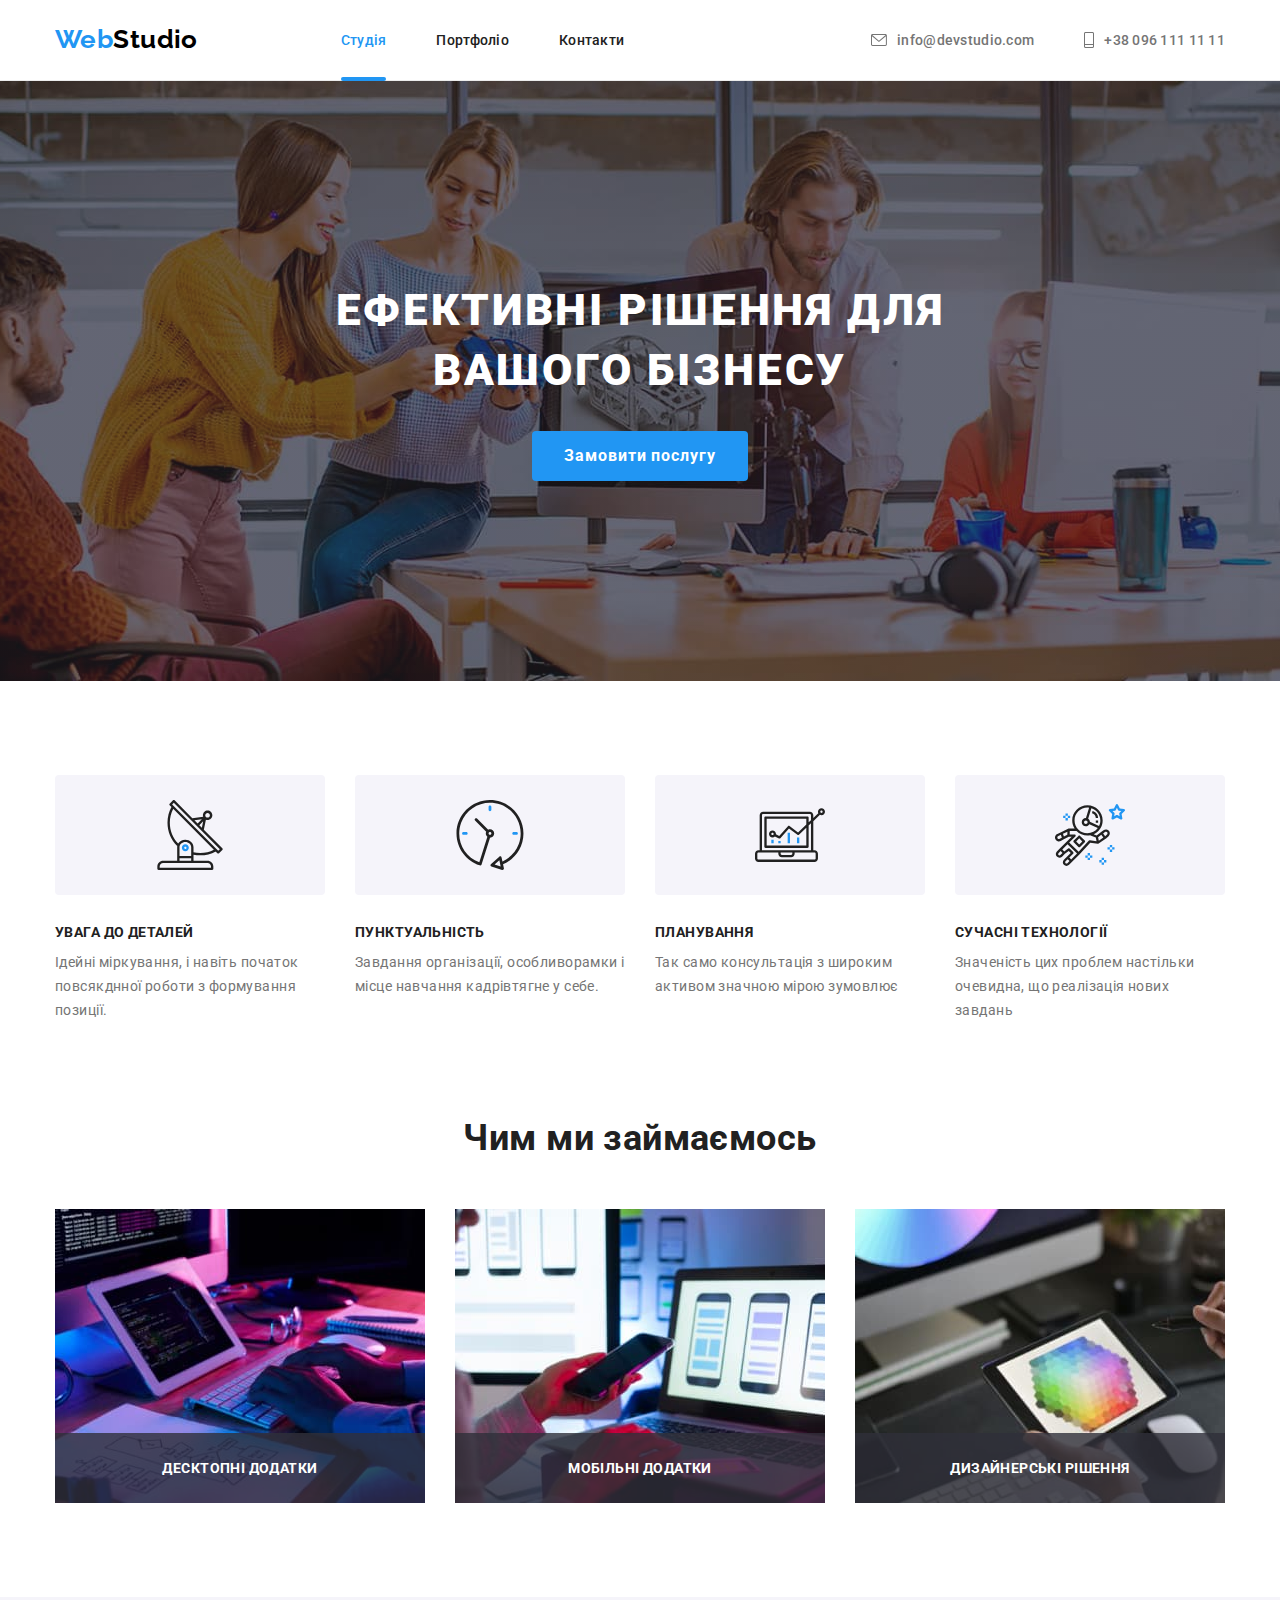
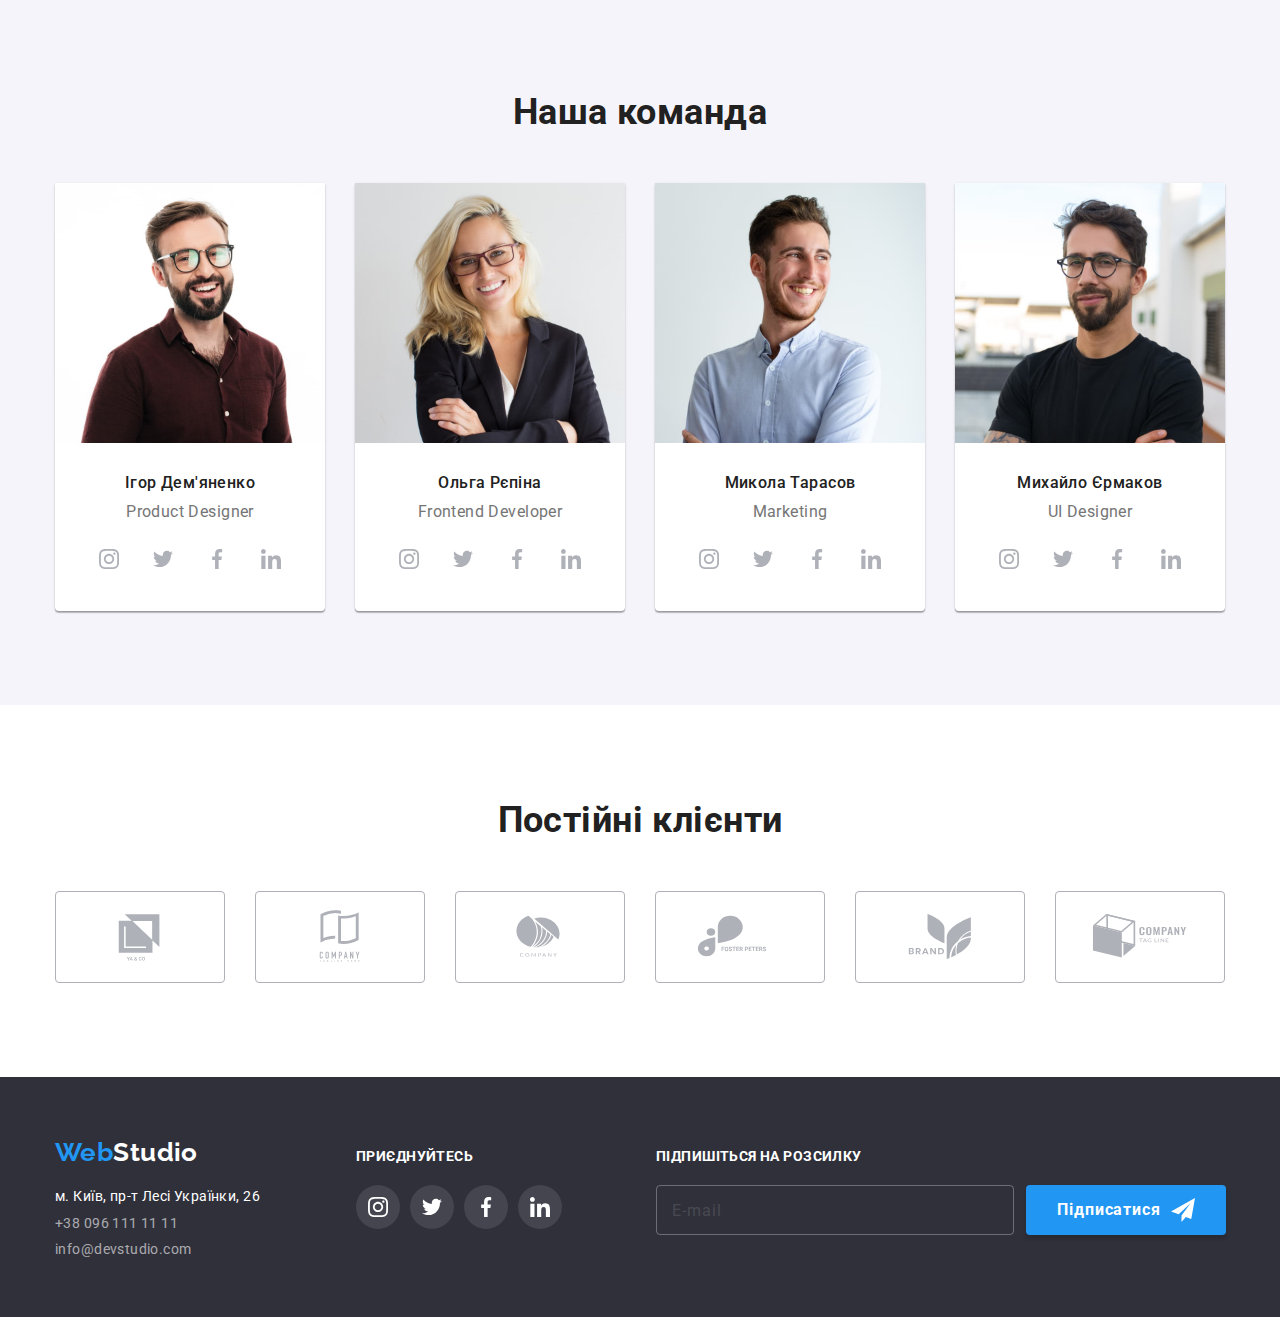
==== commit 9ee522f0: "hw7" ====
--- a/index.html
+++ b/index.html
@@ -19,7 +19,7 @@
     <!-- HEADER -->
     <header class="header">
       <div class="header__container container">
-      <nav class="list header__nav">
+      <nav class="header__nav">
         <a href="./index.html" class="logo header__logo"><span class="logo--accent">Web</span>Studio</a>
         <!-- menu -->
         <ul class="list header__nav-list">
@@ -65,7 +65,7 @@
       <!-- benefits -->
       <section class="benefits">
         <div class="container">        
-        <h2 class="section-title title--hidden">Наші переваги</h2>        
+        <h2 class="section__title title--hidden">Наші переваги</h2>        
         <ul class="list benefits__list">
           <li>
             <div class="benefits__item">
@@ -329,7 +329,7 @@
 
       <!-- clients -->
       <section class="clients">
-        <h2 class="section__title clientss__section-title">Постійні клієнти</h2>
+        <h2 class="section__title clients__section-title">Постійні клієнти</h2>
         <ul class="list clients__list">
           <li class="list"><a href="" class="clients__link">
             <svg class="clients__icon" width= 106 height= 60>
--- a/css/main.min.css
+++ b/css/main.min.css
@@ -1 +1 @@
-:root{--primary-text-color: #757575;--title-text-color: #212121;--accent-color: #2196f3;--white-text-color: #ffffff;--btn-bgc: #f5f4fa;--primary-pt: 94px;--hover-anime: 250ms cubic-bezier(0.4, 0, 0.2, 1)}body{font-family:Roboto,sans-serif;color:var(--primary-text-color);background-color:var(--white-text-color);font-size:14px;letter-spacing:.03em}h1,h2,h3,h4,h5,h6,p{margin-top:0;margin-bottom:0}img{display:block}.link{text-decoration:none}.container{width:1200px;margin:0 auto;padding:0 15px}.list{list-style:none;padding:0;margin:0;-webkit-box-pack:justify;-ms-flex-pack:justify;justify-content:space-between}.section__title{color:var(--title-text-color);font-weight:700;font-size:36px;line-height:1.17;text-align:center}.title--hidden{position:absolute;width:1px;height:1px;margin:-1px;border:0;padding:0;white-space:nowrap;-webkit-clip-path:inset(100%);clip-path:inset(100%);clip:rect(0 0 0 0);overflow:hidden}.header{border-bottom:1px solid #ececec;max-width:1600px;margin-left:auto;margin-right:auto;-webkit-box-align:baseline;-ms-flex-align:baseline;align-items:baseline}.header__container{-webkit-box-align:center;-ms-flex-align:center;align-items:center;display:-webkit-box;display:-ms-flexbox;display:flex}.header__nav-list{list-style:none;font-weight:500;line-height:1.15;letter-spacing:.02em;display:-webkit-box;display:-ms-flexbox;display:flex;-webkit-box-align:center;-ms-flex-align:center;align-items:center;margin-left:93px}.header__nav{display:-webkit-box;display:-ms-flexbox;display:flex;-webkit-box-align:center;-ms-flex-align:center;align-items:center}.header__nav :not(:last-child){margin-right:50px}.header__nav-link{position:relative;color:var(--title-text-color);padding:32px 0;-webkit-transition:color var(--hover-anime);transition:color var(--hover-anime)}.header__nav-list{list-style:none;font-weight:500;line-height:1.15;letter-spacing:.02em;display:-webkit-box;display:-ms-flexbox;display:flex;-webkit-box-align:center;-ms-flex-align:center;align-items:center;margin-left:93px}.header__nav{display:-webkit-box;display:-ms-flexbox;display:flex;-webkit-box-align:center;-ms-flex-align:center;align-items:center}.header__nav :not(:last-child){margin-right:50px}.header__nav-link{position:relative;color:var(--title-text-color);padding:32px 0;-webkit-transition:color var(--hover-anime);transition:color var(--hover-anime)}.header__nav-link:hover,.header__nav-link:focus{color:var(--accent-color)}.header__nav-link--current{color:var(--accent-color)}.header__nav-link--current::after{content:"";display:block;position:absolute;left:0;bottom:-1px;width:100%;height:4px;border-radius:2px;background-color:var(--accent-color)}.header__nav-item{position:relative}.header__contact-list{margin-left:auto;display:-webkit-box;display:-ms-flexbox;display:flex;font-weight:500;line-height:1.15;letter-spacing:.02em}.header__contact-link{display:-webkit-box;display:-ms-flexbox;display:flex;-webkit-box-align:center;-ms-flex-align:center;align-items:center;color:var(--primary-text-color);padding:32px 0;-webkit-transition:color var(--hover-anime);transition:color var(--hover-anime)}.header__contact-link:hover,.header__contact-link:focus{color:var(--accent-color)}.header__contact-link :last-child{margin-left:50px}.header__contact-link--email-icon,.header__contact-link--tel-icon{margin-right:10px;fill:currentColor}.logo{color:#000;font-family:"Raleway",sans-serif;font-weight:700;font-size:26px;line-height:1.2;text-decoration:none;display:block}.logo--accent{color:var(--accent-color)}.header__logo{padding:24px 0}.footer__logo{color:var(--white-text-color);margin-bottom:20px}.hero{background-image:-webkit-gradient(linear, left top, left bottom, from(rgba(47, 48, 58, 0.4)), to(rgba(47, 48, 58, 0.4))),url(../image/hero-img.jpg);background-image:linear-gradient(rgba(47, 48, 58, 0.4), rgba(47, 48, 58, 0.4)),url(../image/hero-img.jpg);background-color:#c4c4c4;background-size:cover;height:600px;max-width:1600px;background-repeat:no-repeat;background-position:center;margin-left:auto;margin-right:auto;text-align:center;padding-top:200px;padding-bottom:200px}.hero__title{color:var(--white-text-color);font-weight:900;font-size:44px;line-height:1.36;letter-spacing:.06em;margin-bottom:30px;margin-right:auto;margin-left:auto;width:696px}.btn{border-style:none;border:1px solid rgba(0,0,0,0);outline:0;border-radius:4px;padding:6px 22px;text-align:center;color:var(--primary-text-color);background-color:var(--white-text-color);cursor:pointer;font-family:inherit}.btn--main{color:var(--white-text-color);background-color:var(--accent-color);font-weight:700;font-size:16px;line-height:1.9;letter-spacing:.06em;display:-webkit-inline-box;display:-ms-inline-flexbox;display:inline-flex;-webkit-box-pack:center;-ms-flex-pack:center;justify-content:center;-webkit-box-align:center;-ms-flex-align:center;align-items:center;-webkit-transition:background-color var(--hover-anime);transition:background-color var(--hover-anime)}.btn--main:hover,.btn--main:focus{background-color:#188ce8}.btn--main-order{width:216px;height:50px}.btn--main-subscribe{width:200px;height:50px;-webkit-box-shadow:0px 4px 4px rgba(0,0,0,.15);box-shadow:0px 4px 4px rgba(0,0,0,.15);-webkit-transition:background-color var(--hover-anime);transition:background-color var(--hover-anime);border:rgba(0,0,0,0);gap:10px;padding:10px 28px}.btn--main-modal{display:block;width:200px;height:50px;margin-top:30px;margin-left:auto;margin-right:auto;-webkit-box-shadow:0px 4px 4px rgba(0,0,0,.15);box-shadow:0px 4px 4px rgba(0,0,0,.15)}.btn--secondary{color:var(--title-text-color);background-color:var(--btn-bgc);font-weight:500;font-size:16px;line-height:1.63;-webkit-transition:color var(--hover-anime),background-color var(--hover-anime),-webkit-box-shadow var(--hover-anime);transition:color var(--hover-anime),background-color var(--hover-anime),-webkit-box-shadow var(--hover-anime);transition:color var(--hover-anime),background-color var(--hover-anime),box-shadow var(--hover-anime);transition:color var(--hover-anime),background-color var(--hover-anime),box-shadow var(--hover-anime),-webkit-box-shadow var(--hover-anime)}.btn--secondary:hover,.btn--secondary:focus{color:var(--white-text-color);background-color:var(--accent-color);-webkit-box-shadow:0 2px 2px 0 rgba(0,0,0,.12),0 1px 2px 0 rgba(0,0,0,.08),0 3px 1px 0 rgba(0,0,0,.1);box-shadow:0 2px 2px 0 rgba(0,0,0,.12),0 1px 2px 0 rgba(0,0,0,.08),0 3px 1px 0 rgba(0,0,0,.1)}.btn--secondary-list{display:-webkit-box;display:-ms-flexbox;display:flex;-webkit-box-pack:center;-ms-flex-pack:center;justify-content:center}.btn__modal-close{display:-webkit-box;display:-ms-flexbox;display:flex;position:absolute;padding:0;top:8px;right:8px;width:30px;height:30px;border-radius:50%;border:1px solid rgba(0,0,0,.1);background-color:rgba(0,0,0,0);cursor:pointer;-webkit-box-align:center;-ms-flex-align:center;align-items:center;-webkit-box-pack:center;-ms-flex-pack:center;justify-content:center;-webkit-transition:var(--hover-anime);transition:var(--hover-anime)}.btn__modal-close:hover,.btn__modal-close:focus{color:var(--accent-color)}.btn__modal-close:hover .btn__modal-close--icon{fill:currentColor}.benefits{padding-top:var(--primary-pt)}.benefits__list{display:-webkit-box;display:-ms-flexbox;display:flex;-ms-flex-wrap:wrap;flex-wrap:wrap;gap:30px}.benefits__title{color:var(--title-text-color);margin-bottom:10px;color:var(--title-text-color);text-transform:uppercase;font-weight:700;font-size:inherit;line-height:1.14}.benefits__item{width:270px;height:120px;margin-bottom:30px;background-color:#f5f4fa;border-radius:4px;display:-webkit-box;display:-ms-flexbox;display:flex;-webkit-box-align:center;-ms-flex-align:center;align-items:center;-webkit-box-pack:center;-ms-flex-pack:center;justify-content:center}.benefits__description{line-height:1.71;width:270px}.activity{padding-top:var(--primary-pt);padding-bottom:var(--primary-pt)}.activity__list{margin-top:50px;display:-webkit-box;display:-ms-flexbox;display:flex;-ms-flex-wrap:wrap;flex-wrap:wrap;gap:30px}.activity__item{position:relative}.activity__thumb{position:absolute;bottom:0;left:0;width:100%;height:70px;background-color:rgba(47,48,58,.8)}.activity__descr{color:var(--white-text-color);text-transform:uppercase;font-size:inherit;font-weight:700;text-align:center;padding-top:27px;padding-bottom:27px}.teem{padding-top:var(--primary-pt);padding-bottom:var(--primary-pt);background-color:var(--btn-bgc)}.teem__list{display:-webkit-box;display:-ms-flexbox;display:flex;margin-top:50px;text-align:center;-ms-flex-wrap:wrap;flex-wrap:wrap;gap:0 30px}.teem__card{background-color:#fff;-ms-flex-preferred-size:calc(100% - 90px)/3;flex-basis:calc(100% - 90px)/3;-webkit-box-shadow:0px 1px 3px rgba(0,0,0,.12),0px 1px 1px rgba(0,0,0,.14),0px 2px 1px rgba(0,0,0,.2);box-shadow:0px 1px 3px rgba(0,0,0,.12),0px 1px 1px rgba(0,0,0,.14),0px 2px 1px rgba(0,0,0,.2);border-radius:0px 0px 4px 4px}.teem__descr{padding:30px 10px}.teem__title{font-weight:500;font-size:16px;line-height:1.19;color:var(--title-text-color)}.teem__profession{font-size:16px;line-height:1.19;margin-top:10px;margin-bottom:16px}.teem__social-icon{fill:#afb1b8;-webkit-transition:fill var(--hover-anime);transition:fill var(--hover-anime)}.clients{width:1200px;padding-top:var(--primary-pt);padding-bottom:var(--primary-pt);margin-left:auto;margin-right:auto}.clients__section-title{padding-bottom:50px}.clients__list{display:-webkit-box;display:-ms-flexbox;display:flex;-ms-flex-wrap:wrap;flex-wrap:wrap;-webkit-box-pack:center;-ms-flex-pack:center;justify-content:center;gap:0 30px}.clients__link{width:170px;height:92px;border:1px solid #afb1b8;display:-webkit-box;display:-ms-flexbox;display:flex;-webkit-box-pack:center;-ms-flex-pack:center;justify-content:center;-webkit-box-align:center;-ms-flex-align:center;align-items:center;border-radius:4px;-webkit-transition:border var(--hover-anime);transition:border var(--hover-anime)}.clients__link:hover,.clients__link:focus{border:1px solid var(--accent-color)}.clients__icon{fill:#afb1b8;-webkit-transition:fill var(--hover-anime);transition:fill var(--hover-anime)}.clients__link:hover .clients__icon,.clients__link:focus .clients__icon{fill:var(--accent-color)}.social-list{display:-webkit-box;display:-ms-flexbox;display:flex;-webkit-box-pack:center;-ms-flex-pack:center;justify-content:center;gap:0 10px}.social-link{display:-webkit-box;display:-ms-flexbox;display:flex;-webkit-box-align:center;-ms-flex-align:center;align-items:center;-webkit-box-pack:center;-ms-flex-pack:center;justify-content:center;width:44px;height:44px;background-color:#fff;border-radius:50%;-webkit-transition:background-color var(--hover-anime);transition:background-color var(--hover-anime)}.social-link:hover,.social-link:focus{background-color:var(--accent-color)}.social-item:hover .teem__social-icon,.social-item:focus .teem__social-icon{fill:var(--white-text-color)}.footer{background-color:#2f303a;margin-left:auto;margin-right:auto;padding-top:60px;padding-bottom:60px}.footer__container{-webkit-box-align:baseline;-ms-flex-align:baseline;align-items:baseline;display:-webkit-box;display:-ms-flexbox;display:flex}.footer__address-list{width:231px;margin-right:70px;font-style:normal}.footer__address-item{margin-bottom:10px}.footer__address-item:last-child{margin-bottom:0}.footer__post-address{color:var(--white-text-color);text-decoration:none;-webkit-transition:var(--hover-anime);transition:var(--hover-anime)}.footer__post-address:hover,.footer__post-address:focus{color:var(--accent-color)}.footer__contacts{color:rgba(255,255,255,.6);text-decoration:none;-webkit-transition:var(--hover-anime);transition:var(--hover-anime)}.footer__contacts:hover,.footer__contacts:focus{color:var(--accent-color)}.footer__call{text-transform:uppercase;color:var(--white-text-color);font-size:inherit;font-weight:700;line-height:1.14}.footer__social-list{margin-top:20px;margin-right:94px}.footer__social-item{background-color:rgba(255,255,255,.1)}.footer__social-icon{fill:var(--white-text-color)}.footer__subscribe{-ms-flex-preferred-size:570px;flex-basis:570px}.footer__subscribe-form{display:-webkit-box;display:-ms-flexbox;display:flex;margin-top:20px}.footer__email-input{background-color:inherit;width:358px;height:50px;border:1px solid rgba(255,255,255,.3);border-radius:4px;margin-right:12px;padding:15px;color:var(--white-text-color);font-size:16px;line-height:1.25;letter-spacing:.06em;outline:rgba(0,0,0,0)}.footer__email-input::-webkit-input-placeholder{color:rgba(255,255,255,.6);font-size:16px;line-height:1.25;letter-spacing:.06em;opacity:20%}.footer__email-input::-moz-placeholder{color:rgba(255,255,255,.6);font-size:16px;line-height:1.25;letter-spacing:.06em;opacity:20%}.footer__email-input:-ms-input-placeholder{color:rgba(255,255,255,.6);font-size:16px;line-height:1.25;letter-spacing:.06em;opacity:20%}.footer__email-input::-ms-input-placeholder{color:rgba(255,255,255,.6);font-size:16px;line-height:1.25;letter-spacing:.06em;opacity:20%}.footer__email-input::placeholder{color:rgba(255,255,255,.6);font-size:16px;line-height:1.25;letter-spacing:.06em;opacity:20%}.footer__email-input:not(:-moz-placeholder-shown){border-color:var(--accent-color)}.footer__email-input:not(:-ms-input-placeholder){border-color:var(--accent-color)}.footer__email-input:not(:placeholder-shown){border-color:var(--accent-color)}.footer__icon-send{fill:var(--white-text-color)}.backdrop{position:fixed;top:0;left:0;width:100%;height:100%;background-color:rgba(0,0,0,.2);z-index:1;-webkit-transition:opacity 200ms linear,visibility 200ms linear;transition:opacity 200ms linear,visibility 200ms linear}.backdrop__is-hidden{opacity:0;visibility:hidden;pointer-events:none;height:100%}.modal{position:absolute;top:50%;left:50%;-webkit-transform:translateX(-50%) translateY(-50%);transform:translateX(-50%) translateY(-50%);width:528px;height:581px;border:1px solid rgba(0,0,0,.1);border-radius:4px;-webkit-box-shadow:0 2px 1px rgba(0,0,0,.2),0 1px 1px rgba(0,0,0,.14),0 1px 3px rgba(0,0,0,.12);box-shadow:0 2px 1px rgba(0,0,0,.2),0 1px 1px rgba(0,0,0,.14),0 1px 3px rgba(0,0,0,.12);background-color:var(--white-text-color);padding:40px}.modal__call{display:block;color:var(--title-text-color);text-align:center;font-weight:700;font-size:20px;line-height:1.15;letter-spacing:.03em;margin-bottom:12px}.modal__form-field{display:block;position:relative}.user-icon{position:absolute;top:14px;left:15px;fill:var(--title-text-color)}.modal__user-data{display:block;color:var(--primary-text-color);font-size:12px;letter-spacing:.01em;line-height:1.22;margin-bottom:4px}input:hover,input:focus{border-color:var(--accent-color);-webkit-transition:var(--hover-anime);transition:var(--hover-anime)}input:focus-visible,textarea:focus-visible{outline:none}.modal__form-field:focus-within>.user-icon,.modal__form-field:hover>.user-icon{fill:var(--accent-color);-webkit-transition:var(--hover-anime);transition:var(--hover-anime)}.modal__form-input{height:40px;padding:12px 12px 12px 42px;margin-bottom:10px;outline:rgba(0,0,0,0)}.modal__form-input--textarea{height:120px;padding:12px 16px;margin-bottom:20px}.modal__form-input,.modal__form-input--textarea{width:100%;color:var(--title-text-color);outline:unset;border:1px solid rgba(33,33,33,.2);border-radius:4px}.modal__form-input--textarea:-moz-placeholder-shown{font-size:12px;color:var(--primary-text-color);opacity:.5;line-height:1.17;letter-spacing:.01em;resize:none;-moz-transition:var(--hover-anime);transition:var(--hover-anime)}.modal__form-input--textarea:-ms-input-placeholder{font-size:12px;color:var(--primary-text-color);opacity:.5;line-height:1.17;letter-spacing:.01em;resize:none;-ms-transition:var(--hover-anime);transition:var(--hover-anime)}.modal__form-input--textarea:placeholder-shown{font-size:12px;color:var(--primary-text-color);opacity:.5;line-height:1.17;letter-spacing:.01em;resize:none;-webkit-transition:var(--hover-anime);transition:var(--hover-anime)}.modal__form-input--textarea:hover,.modal__form-input--textarea:focus{border-color:var(--accent-color);-webkit-transition:var(--hover-anime);transition:var(--hover-anime)}.modal__agreement-label{display:-webkit-box;display:-ms-flexbox;display:flex;-webkit-box-align:center;-ms-flex-align:center;align-items:center}.modal__form-checkbox{-webkit-appearance:none;-moz-appearance:none;appearance:none;width:16px;height:16px;cursor:pointer;-webkit-transition:var(--hover-anime);transition:var(--hover-anime)}.modal__form-checkbox:checked+.checkbox__icon .checkbox--unchecked{opacity:0}.checkbox:checked+.checkbox__icon .checkbox--checked{opacity:1;-webkit-transition:var(--hover-anime);transition:var(--hover-anime)}.checkbox__icon{cursor:pointer}.checkbox__icon .checkbox--unchecked{opacity:1;-webkit-transition:var(--hover-anime);transition:var(--hover-anime)}.checkbox__icon .checkbox--checked{opacity:0;-webkit-transition:var(--hover-anime);transition:var(--hover-anime)}.modal__agreement-text{margin-left:9px;cursor:pointer}.modal__condition-link{-webkit-user-select:none;-moz-user-select:none;-ms-user-select:none;user-select:none;color:var(--accent-color)}/*# sourceMappingURL=main.min.css.map */+:root{--primary-text-color: #757575;--title-text-color: #212121;--accent-color: #2196f3;--white-text-color: #ffffff;--btn-bgc: #f5f4fa;--primary-pt: 94px;--hover-anime: 250ms cubic-bezier(0.4, 0, 0.2, 1)}img{display:block}.container{width:1200px;margin:0 auto;padding:0 15px}.link{text-decoration:none}h1,h2,h3,h4,h5,h6,p{margin-top:0;margin-bottom:0}.list{list-style:none;padding:0;margin:0;-webkit-box-pack:justify;-ms-flex-pack:justify;justify-content:space-between}.header{border-bottom:1px solid #ececec;max-width:1600px;margin-left:auto;margin-right:auto;-webkit-box-align:baseline;-ms-flex-align:baseline;align-items:baseline}.header__container{-webkit-box-align:center;-ms-flex-align:center;align-items:center;display:-webkit-box;display:-ms-flexbox;display:flex}.header__nav-list{list-style:none;font-weight:500;line-height:1.15;letter-spacing:.02em;display:-webkit-box;display:-ms-flexbox;display:flex;-webkit-box-align:center;-ms-flex-align:center;align-items:center;margin-left:93px}.header__nav{display:-webkit-box;display:-ms-flexbox;display:flex;-webkit-box-align:center;-ms-flex-align:center;align-items:center}.header__nav :not(:last-child){margin-right:50px}.header__nav-link{position:relative;color:var(--title-text-color);padding:32px 0;-webkit-transition:color var(--hover-anime);transition:color var(--hover-anime);text-decoration:none}.header__nav-link:hover,.header__nav-link:focus{color:var(--accent-color)}.header__nav-link--current{color:var(--accent-color)}.header__nav-link--current::after{content:"";display:block;position:absolute;left:0;bottom:-1px;width:100%;height:4px;border-radius:2px;background-color:var(--accent-color)}.header__nav-item{position:relative}.header__contact-list{margin-left:auto;display:-webkit-box;display:-ms-flexbox;display:flex;font-weight:500;line-height:1.15;letter-spacing:.02em}.header__contact-link{display:-webkit-box;display:-ms-flexbox;display:flex;-webkit-box-align:center;-ms-flex-align:center;align-items:center;color:var(--primary-text-color);padding:32px 0;-webkit-transition:color var(--hover-anime);transition:color var(--hover-anime)}.header__contact-link:hover,.header__contact-link:focus{color:var(--accent-color)}.header__contact-link :last-child{margin-left:50px}.header__contact-link--email-icon,.header__contact-link--tel-icon{margin-right:10px;fill:currentColor}.logo{color:#000;font-family:"Raleway",sans-serif;font-weight:700;font-size:26px;line-height:1.2;text-decoration:none;display:block}.logo--accent{color:var(--accent-color)}.header__logo{padding:24px 0}.footer__logo{color:var(--white-text-color);margin-bottom:20px}.hero{background-image:-webkit-gradient(linear, left top, left bottom, from(rgba(47, 48, 58, 0.4)), to(rgba(47, 48, 58, 0.4))),url(../image/hero-img.jpg);background-image:linear-gradient(rgba(47, 48, 58, 0.4), rgba(47, 48, 58, 0.4)),url(../image/hero-img.jpg);background-color:#c4c4c4;background-size:cover;height:600px;max-width:1600px;background-repeat:no-repeat;background-position:center;margin-left:auto;margin-right:auto;text-align:center;padding-top:200px;padding-bottom:200px}.hero__title{color:var(--white-text-color);font-weight:900;font-size:44px;line-height:1.36;letter-spacing:.06em;margin-bottom:30px;margin-right:auto;margin-left:auto;width:696px}.btn{border-style:none;border:1px solid rgba(0,0,0,0);outline:0;border-radius:4px;padding:6px 22px;text-align:center;color:var(--primary-text-color);background-color:var(--white-text-color);cursor:pointer;font-family:inherit}.btn--main{color:var(--white-text-color);background-color:var(--accent-color);font-weight:700;font-size:16px;line-height:1.9;letter-spacing:.06em;display:-webkit-inline-box;display:-ms-inline-flexbox;display:inline-flex;-webkit-box-pack:center;-ms-flex-pack:center;justify-content:center;-webkit-box-align:center;-ms-flex-align:center;align-items:center;-webkit-transition:background-color var(--hover-anime);transition:background-color var(--hover-anime)}.btn--main:hover,.btn--main:focus{background-color:#188ce8}.btn--main-order{width:216px;height:50px}.btn--main-subscribe{width:200px;height:50px;-webkit-box-shadow:0px 4px 4px rgba(0,0,0,.15);box-shadow:0px 4px 4px rgba(0,0,0,.15);-webkit-transition:background-color var(--hover-anime);transition:background-color var(--hover-anime);border:rgba(0,0,0,0);gap:10px;padding:10px 28px}.btn--main-modal{display:block;width:200px;height:50px;margin-top:30px;margin-left:auto;margin-right:auto;-webkit-box-shadow:0px 4px 4px rgba(0,0,0,.15);box-shadow:0px 4px 4px rgba(0,0,0,.15)}.btn--secondary{color:var(--title-text-color);background-color:var(--btn-bgc);font-weight:500;font-size:16px;line-height:1.63;-webkit-transition:color var(--hover-anime),background-color var(--hover-anime),-webkit-box-shadow var(--hover-anime);transition:color var(--hover-anime),background-color var(--hover-anime),-webkit-box-shadow var(--hover-anime);transition:color var(--hover-anime),background-color var(--hover-anime),box-shadow var(--hover-anime);transition:color var(--hover-anime),background-color var(--hover-anime),box-shadow var(--hover-anime),-webkit-box-shadow var(--hover-anime)}.btn--secondary:not(:last-child){margin-right:8px}.btn--secondary:hover,.btn--secondary:focus{color:var(--white-text-color);background-color:var(--accent-color);-webkit-box-shadow:0 2px 2px 0 rgba(0,0,0,.12),0 1px 2px 0 rgba(0,0,0,.08),0 3px 1px 0 rgba(0,0,0,.1);box-shadow:0 2px 2px 0 rgba(0,0,0,.12),0 1px 2px 0 rgba(0,0,0,.08),0 3px 1px 0 rgba(0,0,0,.1)}.btn--secondary-list{display:-webkit-box;display:-ms-flexbox;display:flex;-webkit-box-pack:center;-ms-flex-pack:center;justify-content:center}.btn__modal-close{display:-webkit-box;display:-ms-flexbox;display:flex;position:absolute;padding:0;top:8px;right:8px;width:30px;height:30px;border-radius:50%;border:1px solid rgba(0,0,0,.1);background-color:rgba(0,0,0,0);cursor:pointer;-webkit-box-align:center;-ms-flex-align:center;align-items:center;-webkit-box-pack:center;-ms-flex-pack:center;justify-content:center;-webkit-transition:var(--hover-anime);transition:var(--hover-anime)}.btn__modal-close:hover,.btn__modal-close:focus{color:var(--accent-color)}.btn__modal-close:hover .btn__modal-close--icon{fill:currentColor}.benefits{padding-top:var(--primary-pt)}.benefits__list{display:-webkit-box;display:-ms-flexbox;display:flex;-ms-flex-wrap:wrap;flex-wrap:wrap;gap:30px}.benefits__title{color:var(--title-text-color);margin-bottom:10px;color:var(--title-text-color);text-transform:uppercase;font-weight:700;font-size:inherit;line-height:1.14}.benefits__item{width:270px;height:120px;margin-bottom:30px;background-color:#f5f4fa;border-radius:4px;display:-webkit-box;display:-ms-flexbox;display:flex;-webkit-box-align:center;-ms-flex-align:center;align-items:center;-webkit-box-pack:center;-ms-flex-pack:center;justify-content:center}.benefits__description{line-height:1.71;width:270px}.activity{padding-top:var(--primary-pt);padding-bottom:var(--primary-pt)}.activity__list{margin-top:50px;display:-webkit-box;display:-ms-flexbox;display:flex;-ms-flex-wrap:wrap;flex-wrap:wrap;gap:30px}.activity__item{position:relative}.activity__thumb{position:absolute;bottom:0;left:0;width:100%;height:70px;background-color:rgba(47,48,58,.8)}.activity__descr{color:var(--white-text-color);text-transform:uppercase;font-size:inherit;font-weight:700;text-align:center;padding-top:27px;padding-bottom:27px}.teem{padding-top:var(--primary-pt);padding-bottom:var(--primary-pt);background-color:var(--btn-bgc)}.teem__list{display:-webkit-box;display:-ms-flexbox;display:flex;margin-top:50px;text-align:center;-ms-flex-wrap:wrap;flex-wrap:wrap;gap:0 30px}.teem__card{background-color:#fff;-ms-flex-preferred-size:calc(100% - 90px)/3;flex-basis:calc(100% - 90px)/3;-webkit-box-shadow:0px 1px 3px rgba(0,0,0,.12),0px 1px 1px rgba(0,0,0,.14),0px 2px 1px rgba(0,0,0,.2);box-shadow:0px 1px 3px rgba(0,0,0,.12),0px 1px 1px rgba(0,0,0,.14),0px 2px 1px rgba(0,0,0,.2);border-radius:0px 0px 4px 4px}.teem__descr{padding:30px 10px}.teem__title{font-weight:500;font-size:16px;line-height:1.19;color:var(--title-text-color)}.teem__profession{font-size:16px;line-height:1.19;margin-top:10px;margin-bottom:16px}.teem__social-icon{fill:#afb1b8;-webkit-transition:fill var(--hover-anime);transition:fill var(--hover-anime)}.clients{width:1200px;padding-top:var(--primary-pt);padding-bottom:var(--primary-pt);margin-left:auto;margin-right:auto}.clients__section-title{padding-bottom:50px}.clients__list{display:-webkit-box;display:-ms-flexbox;display:flex;-ms-flex-wrap:wrap;flex-wrap:wrap;-webkit-box-pack:center;-ms-flex-pack:center;justify-content:center;gap:0 30px}.clients__link{width:170px;height:92px;border:1px solid #afb1b8;display:-webkit-box;display:-ms-flexbox;display:flex;-webkit-box-pack:center;-ms-flex-pack:center;justify-content:center;-webkit-box-align:center;-ms-flex-align:center;align-items:center;border-radius:4px;-webkit-transition:border var(--hover-anime);transition:border var(--hover-anime)}.clients__link:hover,.clients__link:focus{border:1px solid var(--accent-color)}.clients__icon{fill:#afb1b8;-webkit-transition:fill var(--hover-anime);transition:fill var(--hover-anime)}.clients__link:hover .clients__icon,.clients__link:focus .clients__icon{fill:var(--accent-color)}.social-list{display:-webkit-box;display:-ms-flexbox;display:flex;-webkit-box-pack:center;-ms-flex-pack:center;justify-content:center;gap:0 10px}.social-link{display:-webkit-box;display:-ms-flexbox;display:flex;-webkit-box-align:center;-ms-flex-align:center;align-items:center;-webkit-box-pack:center;-ms-flex-pack:center;justify-content:center;width:44px;height:44px;background-color:#fff;border-radius:50%;-webkit-transition:background-color var(--hover-anime);transition:background-color var(--hover-anime)}.social-link:hover,.social-link:focus{background-color:var(--accent-color)}.social-item:hover .teem__social-icon,.social-item:focus .teem__social-icon{fill:var(--white-text-color)}.footer{background-color:#2f303a;margin-left:auto;margin-right:auto;padding-top:60px;padding-bottom:60px}.footer__container{-webkit-box-align:baseline;-ms-flex-align:baseline;align-items:baseline;display:-webkit-box;display:-ms-flexbox;display:flex}.footer__address-list{width:231px;margin-right:70px;font-style:normal}.footer__address-item{margin-bottom:10px}.footer__address-item:last-child{margin-bottom:0}.footer__post-address{color:var(--white-text-color);text-decoration:none;-webkit-transition:var(--hover-anime);transition:var(--hover-anime)}.footer__post-address:hover,.footer__post-address:focus{color:var(--accent-color)}.footer__contacts{color:rgba(255,255,255,.6);text-decoration:none;-webkit-transition:var(--hover-anime);transition:var(--hover-anime)}.footer__contacts:hover,.footer__contacts:focus{color:var(--accent-color)}.footer__call{text-transform:uppercase;color:var(--white-text-color);font-size:inherit;font-weight:700;line-height:1.14}.footer__social-list{margin-top:20px;margin-right:94px}.footer__social-item{background-color:rgba(255,255,255,.1)}.footer__social-icon{fill:var(--white-text-color)}.footer__subscribe{-ms-flex-preferred-size:570px;flex-basis:570px}.footer__subscribe-form{display:-webkit-box;display:-ms-flexbox;display:flex;margin-top:20px}.footer__email-input{background-color:inherit;width:358px;height:50px;border:1px solid rgba(255,255,255,.3);border-radius:4px;margin-right:12px;padding:15px;color:var(--white-text-color);font-size:16px;line-height:1.25;letter-spacing:.06em;outline:rgba(0,0,0,0)}.footer__email-input::-webkit-input-placeholder{color:rgba(255,255,255,.6);font-size:16px;line-height:1.25;letter-spacing:.06em;opacity:20%}.footer__email-input::-moz-placeholder{color:rgba(255,255,255,.6);font-size:16px;line-height:1.25;letter-spacing:.06em;opacity:20%}.footer__email-input:-ms-input-placeholder{color:rgba(255,255,255,.6);font-size:16px;line-height:1.25;letter-spacing:.06em;opacity:20%}.footer__email-input::-ms-input-placeholder{color:rgba(255,255,255,.6);font-size:16px;line-height:1.25;letter-spacing:.06em;opacity:20%}.footer__email-input::placeholder{color:rgba(255,255,255,.6);font-size:16px;line-height:1.25;letter-spacing:.06em;opacity:20%}.footer__email-input:not(:-moz-placeholder-shown){border-color:var(--accent-color)}.footer__email-input:not(:-ms-input-placeholder){border-color:var(--accent-color)}.footer__email-input:not(:placeholder-shown){border-color:var(--accent-color)}.footer__icon-send{fill:var(--white-text-color)}.backdrop{position:fixed;top:0;left:0;width:100%;height:100%;background-color:rgba(0,0,0,.2);z-index:1;-webkit-transition:opacity 200ms linear,visibility 200ms linear;transition:opacity 200ms linear,visibility 200ms linear}.backdrop__is-hidden{opacity:0;visibility:hidden;pointer-events:none;height:100%}.modal{position:absolute;top:50%;left:50%;-webkit-transform:translateX(-50%) translateY(-50%);transform:translateX(-50%) translateY(-50%);width:528px;height:581px;border:1px solid rgba(0,0,0,.1);border-radius:4px;-webkit-box-shadow:0 2px 1px rgba(0,0,0,.2),0 1px 1px rgba(0,0,0,.14),0 1px 3px rgba(0,0,0,.12);box-shadow:0 2px 1px rgba(0,0,0,.2),0 1px 1px rgba(0,0,0,.14),0 1px 3px rgba(0,0,0,.12);background-color:var(--white-text-color);padding:40px}.modal__call{display:block;color:var(--title-text-color);text-align:center;font-weight:700;font-size:20px;line-height:1.15;letter-spacing:.03em;margin-bottom:12px}.modal__form-field{display:block;position:relative}.user-icon{position:absolute;top:14px;left:15px;fill:var(--title-text-color)}.modal__user-data{display:block;color:var(--primary-text-color);font-size:12px;letter-spacing:.01em;line-height:1.22;margin-bottom:4px}input:hover,input:focus{border-color:var(--accent-color);-webkit-transition:var(--hover-anime);transition:var(--hover-anime)}input:focus-visible,textarea:focus-visible{outline:none}.modal__form-field:focus-within>.user-icon,.modal__form-field:hover>.user-icon{fill:var(--accent-color);-webkit-transition:var(--hover-anime);transition:var(--hover-anime)}.modal__form-input{height:40px;padding:12px 12px 12px 42px;margin-bottom:10px;outline:rgba(0,0,0,0)}.modal__form-input--textarea{height:120px;padding:12px 16px;margin-bottom:20px}.modal__form-input,.modal__form-input--textarea{width:100%;color:var(--title-text-color);outline:unset;border:1px solid rgba(33,33,33,.2);border-radius:4px}.modal__form-input--textarea:-moz-placeholder-shown{font-size:12px;color:var(--primary-text-color);opacity:.5;line-height:1.17;letter-spacing:.01em;resize:none;-moz-transition:var(--hover-anime);transition:var(--hover-anime)}.modal__form-input--textarea:-ms-input-placeholder{font-size:12px;color:var(--primary-text-color);opacity:.5;line-height:1.17;letter-spacing:.01em;resize:none;-ms-transition:var(--hover-anime);transition:var(--hover-anime)}.modal__form-input--textarea:placeholder-shown{font-size:12px;color:var(--primary-text-color);opacity:.5;line-height:1.17;letter-spacing:.01em;resize:none;-webkit-transition:var(--hover-anime);transition:var(--hover-anime)}.modal__form-input--textarea:hover,.modal__form-input--textarea:focus{border-color:var(--accent-color);-webkit-transition:var(--hover-anime);transition:var(--hover-anime)}.modal__agreement-label{display:-webkit-box;display:-ms-flexbox;display:flex;-webkit-box-align:center;-ms-flex-align:center;align-items:center}.modal__form-checkbox{-webkit-appearance:none;-moz-appearance:none;appearance:none;width:16px;height:16px;cursor:pointer;-webkit-transition:var(--hover-anime);transition:var(--hover-anime)}.modal__form-checkbox:checked+.checkbox__icon .checkbox--unchecked{opacity:0}.checkbox:checked+.checkbox__icon .checkbox--checked{opacity:1;-webkit-transition:var(--hover-anime);transition:var(--hover-anime)}.checkbox__icon{cursor:pointer}.checkbox__icon .checkbox--unchecked{opacity:1;-webkit-transition:var(--hover-anime);transition:var(--hover-anime)}.checkbox__icon .checkbox--checked{opacity:0;-webkit-transition:var(--hover-anime);transition:var(--hover-anime)}.modal__agreement-text{margin-left:9px;cursor:pointer}.modal__condition-link{-webkit-user-select:none;-moz-user-select:none;-ms-user-select:none;user-select:none;color:var(--accent-color)}.projects{padding-top:var(--primary-pt);padding-bottom:var(--primary-pt)}.portfolio__list{margin-top:34px;display:-webkit-box;display:-ms-flexbox;display:flex;-ms-flex-wrap:wrap;flex-wrap:wrap;gap:30px}.portfolio__section-title{font-weight:700;font-size:18px;line-height:2;letter-spacing:.06em;color:var(--title-text-color)}.portfolio__project-type{font-size:16px;line-height:1.88;color:var(--primary-text-color);padding-top:4px}.portfolio__item{padding:20px 24px;border:1px solid #eee;border-top:none}.portfolio__descr{padding:63px 24px;color:var(--white-text-color);font-size:18px;line-height:1.5555555556;letter-spacing:.03em}.portfolio__link{display:block;-webkit-transition:-webkit-box-shadow var(--hover-anime);transition:-webkit-box-shadow var(--hover-anime);transition:box-shadow var(--hover-anime);transition:box-shadow var(--hover-anime), -webkit-box-shadow var(--hover-anime)}.portfolio__link:hover,.portfolio__link:focus{-webkit-box-shadow:1px 4px 6px 0 rgba(0,0,0,.16),0 4px 4px 0 rgba(0,0,0,.06),0 1px 1px 0 rgba(0,0,0,.12);box-shadow:1px 4px 6px 0 rgba(0,0,0,.16),0 4px 4px 0 rgba(0,0,0,.06),0 1px 1px 0 rgba(0,0,0,.12);-webkit-animation:port-slide to-top 2000ms both;animation:port-slide to-top 2000ms both}.portfolio__overlay{position:absolute;left:0;top:0;display:-webkit-box;display:-ms-flexbox;display:flex;-webkit-box-align:center;-ms-flex-align:center;align-items:center;background-color:rgba(33,150,243,.9);-webkit-transform:translateY(100%);transform:translateY(100%)}.portfolio__card:hover .portfolio__overlay,.portfolio__card:focus .portfolio__overlay{-webkit-transform:translateY(0);transform:translateY(0);-webkit-transition-duration:500ms;transition-duration:500ms}.portfolio__thumb{position:relative;overflow:hidden}body{font-family:Roboto,sans-serif;color:var(--primary-text-color);background-color:var(--white-text-color);font-size:14px;letter-spacing:.03em}.section__title{color:var(--title-text-color);font-weight:700;font-size:36px;line-height:1.17;text-align:center}.title--hidden{position:absolute;width:1px;height:1px;margin:-1px;border:0;padding:0;white-space:nowrap;-webkit-clip-path:inset(100%);clip-path:inset(100%);clip:rect(0 0 0 0);overflow:hidden}/*# sourceMappingURL=main.min.css.map */--- a/styles/style.css
+++ b/styles/style.css
@@ -111,93 +111,9 @@
 
 /* portfolio */
 
-.projects-main {
-  padding-top: var(--primary-pt);
-  padding-bottom: var(--primary-pt);
-}
 
-.portfolio-section-title {
-  font-weight: 700;
-  font-size: 18px;
-  line-height: 2;
-  letter-spacing: 0.06em;
-  color: var(--title-text-color);
-}
-.project-type {font-size: 16px;
-  line-height: 1.88;
-  color: var(--primary-text-color);
-  padding-top: 4px;
-}
-
-.btn--secondary-list {
-  display: flex;
-  justify-content: center;
-}
-
-.btn-item:not(:last-child){
-  margin-right: 8px;
-}
-
-.portfolio-list {
-  margin-top: 34px;  
-  display: flex;
-  flex-wrap: wrap;
-  gap: 30px;
-  
-}
-
-.portfolio-items {
-  padding: 20px 24px;
-  border: 1px solid #EEEEEE;
-  border-top:none;
-  }
-
-  .portfolio-descr {   
-    padding: 63px 24px;
-    color: var(--white-text-color);
-    font-size: 18px;
-    line-height: calc(28/18);
-    letter-spacing: 0.03em;
-    }
-
-  .page-link {
-    display: block;
-    transition: box-shadow var(--hover-anime)
-  }
-
-  .page-link:hover,
-  .page-link:focus {
-    box-shadow: 1px 4px 6px 0 rgba(0, 0, 0, 0.16), 0 4px 4px 0 rgba(0, 0, 0, 0.06), 0 1px 1px 0 rgba(0, 0, 0, 0.12);
-    animation: port-slide to-top 2000ms both;
-  }
-
-  /* animation */
-
-  .portfolio-item:hover .overlay,
-  .portfolio-item:focus .overlay {
-    transform: translateY(0);
-    transition-duration: 500ms;
-  }
-
-    .thumb {
-    position: relative;
-    overflow: hidden;
-  }
-
-  .overlay {
-    position: absolute;
-    left: 0;
-    top: 0;
-    display: flex;
-    align-items: center;
-    background-color: rgba(33, 150, 243, 0.9);
-    transform: translateY(100%);
-  } 
-
+ 
   
 
   /* modal window */
 
-  
-
-
